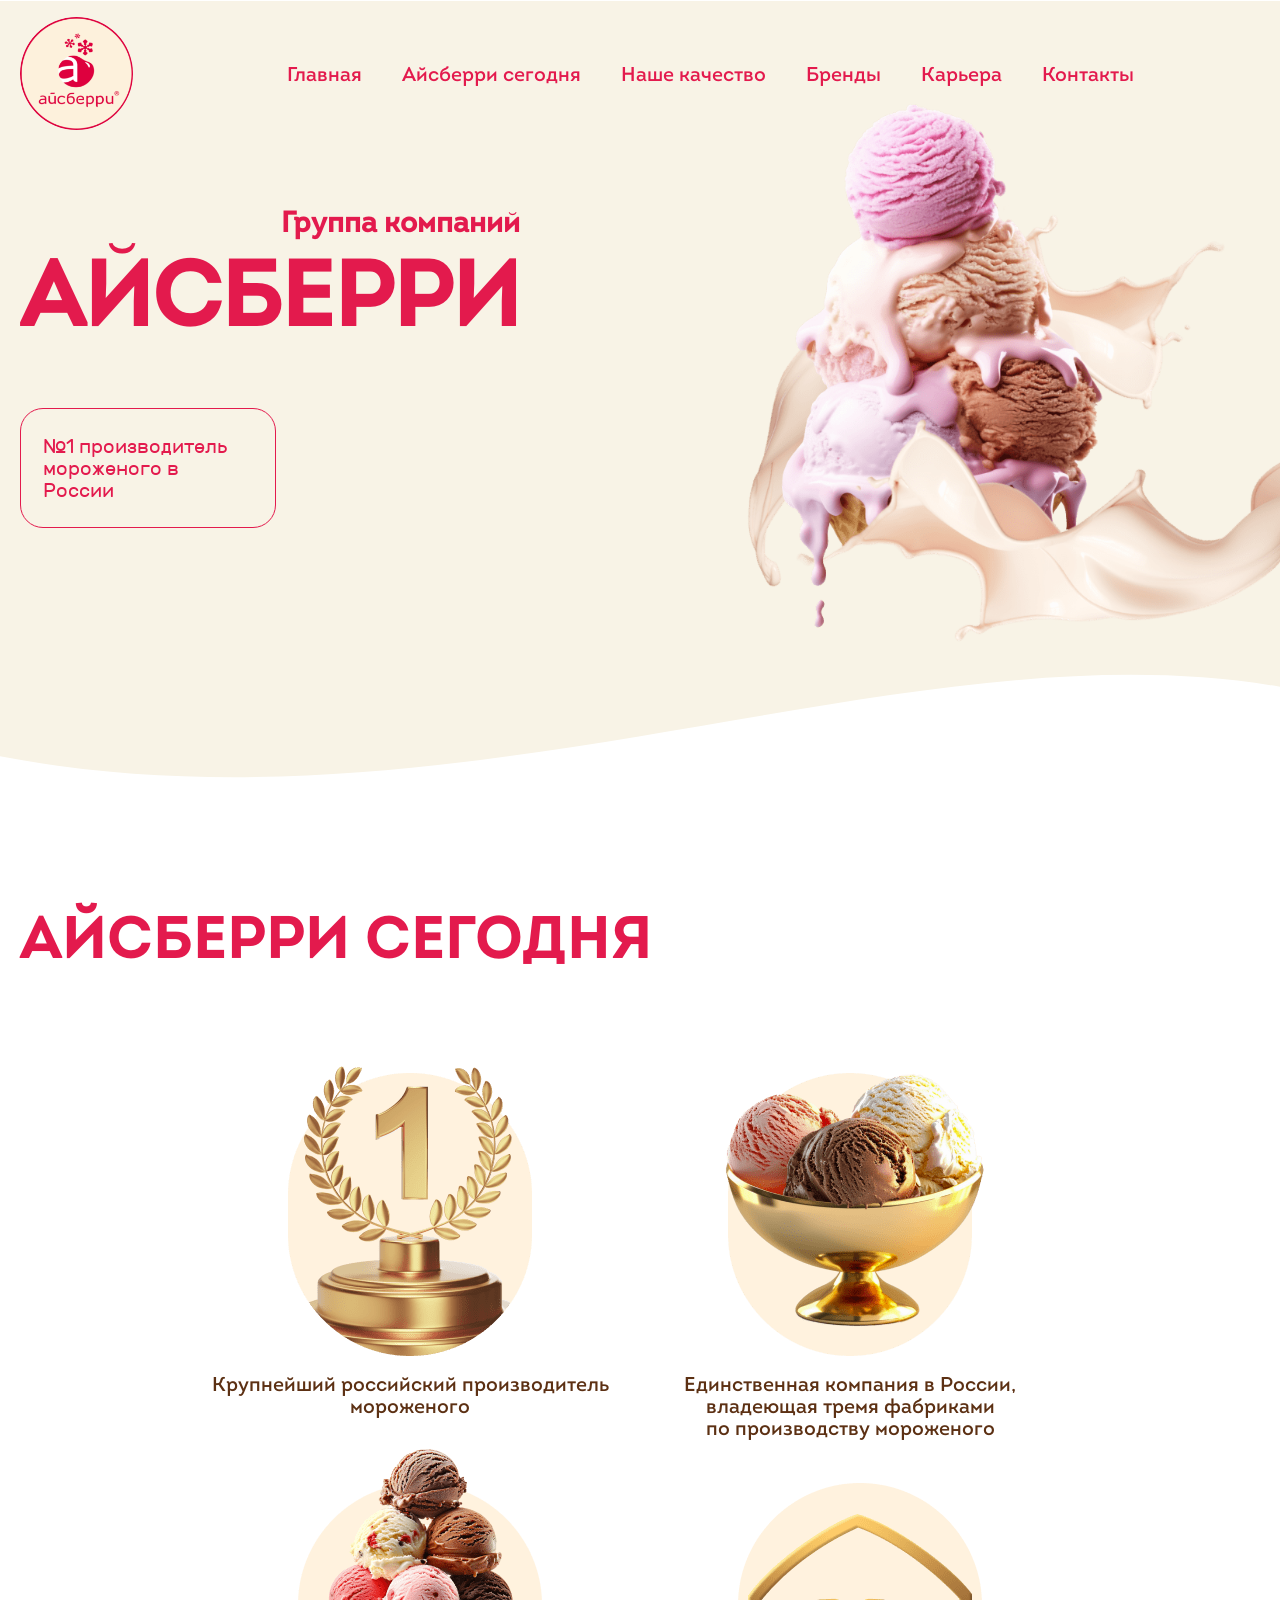
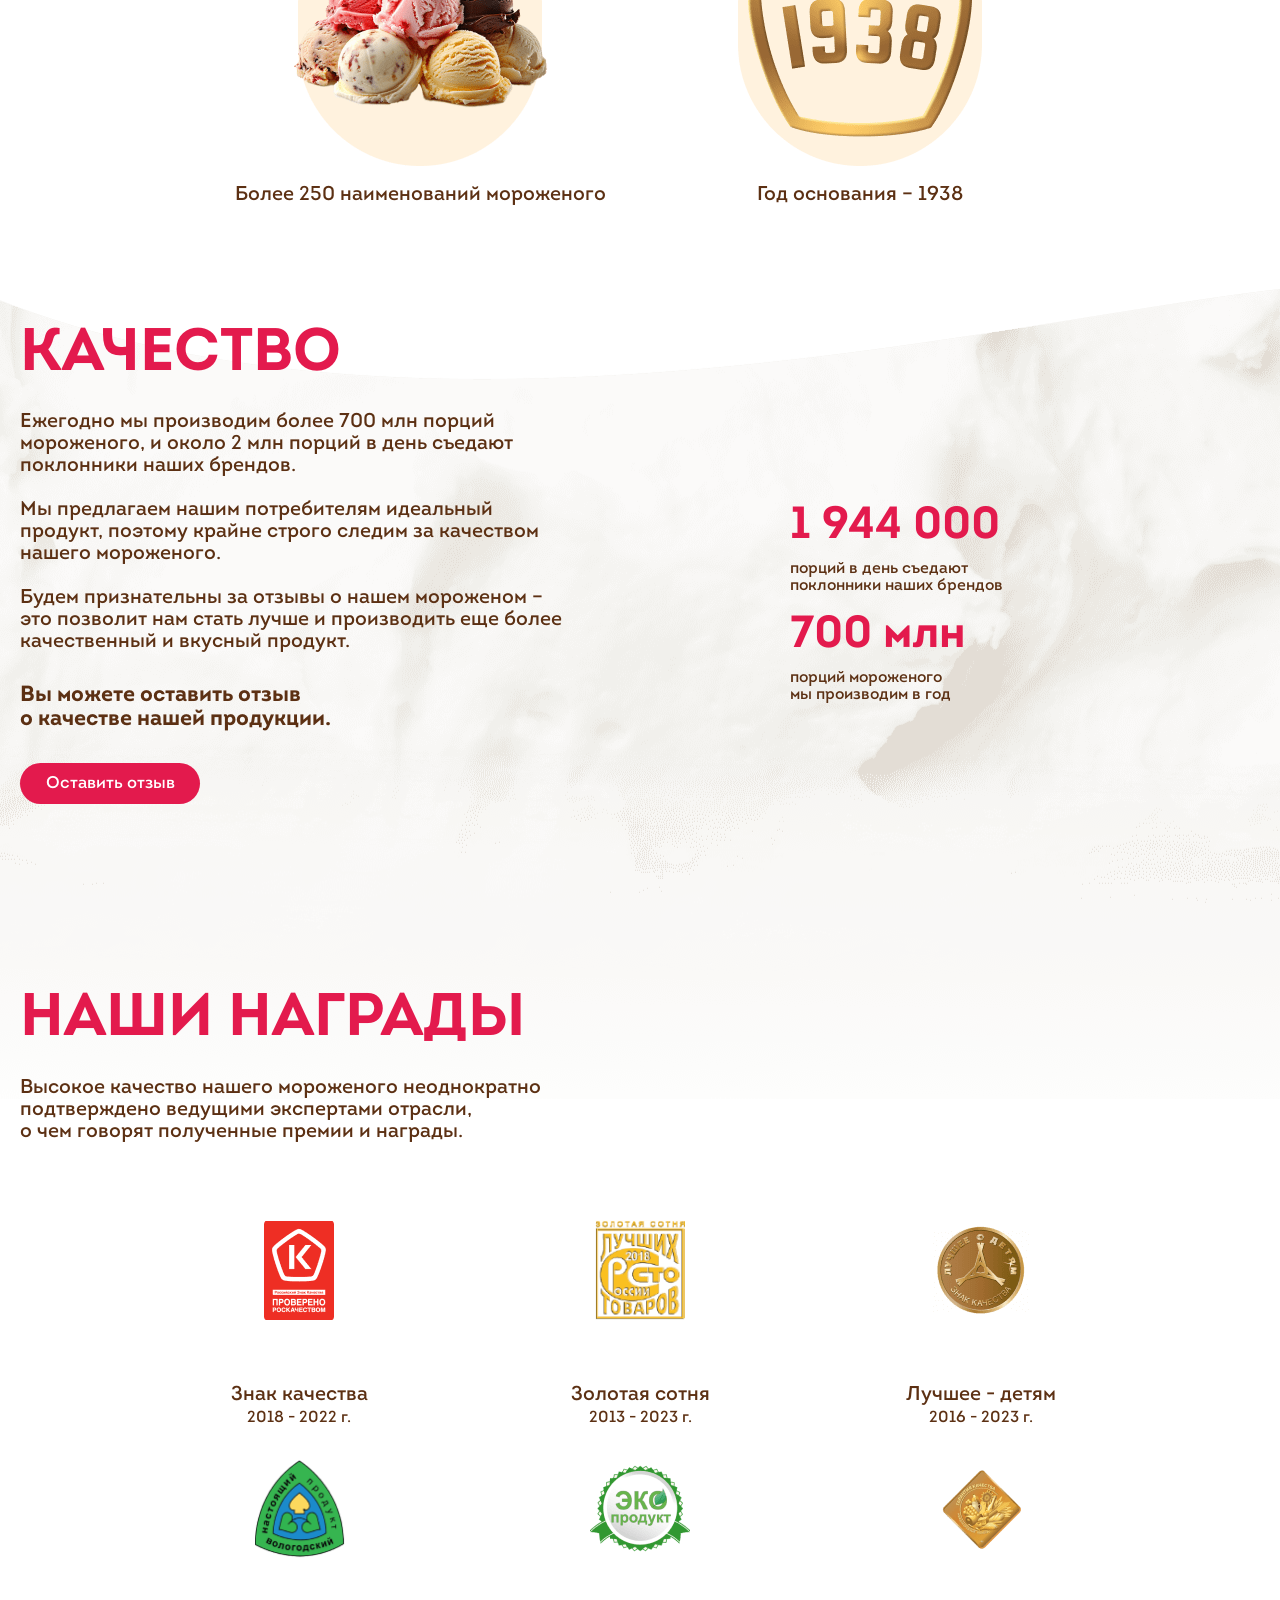
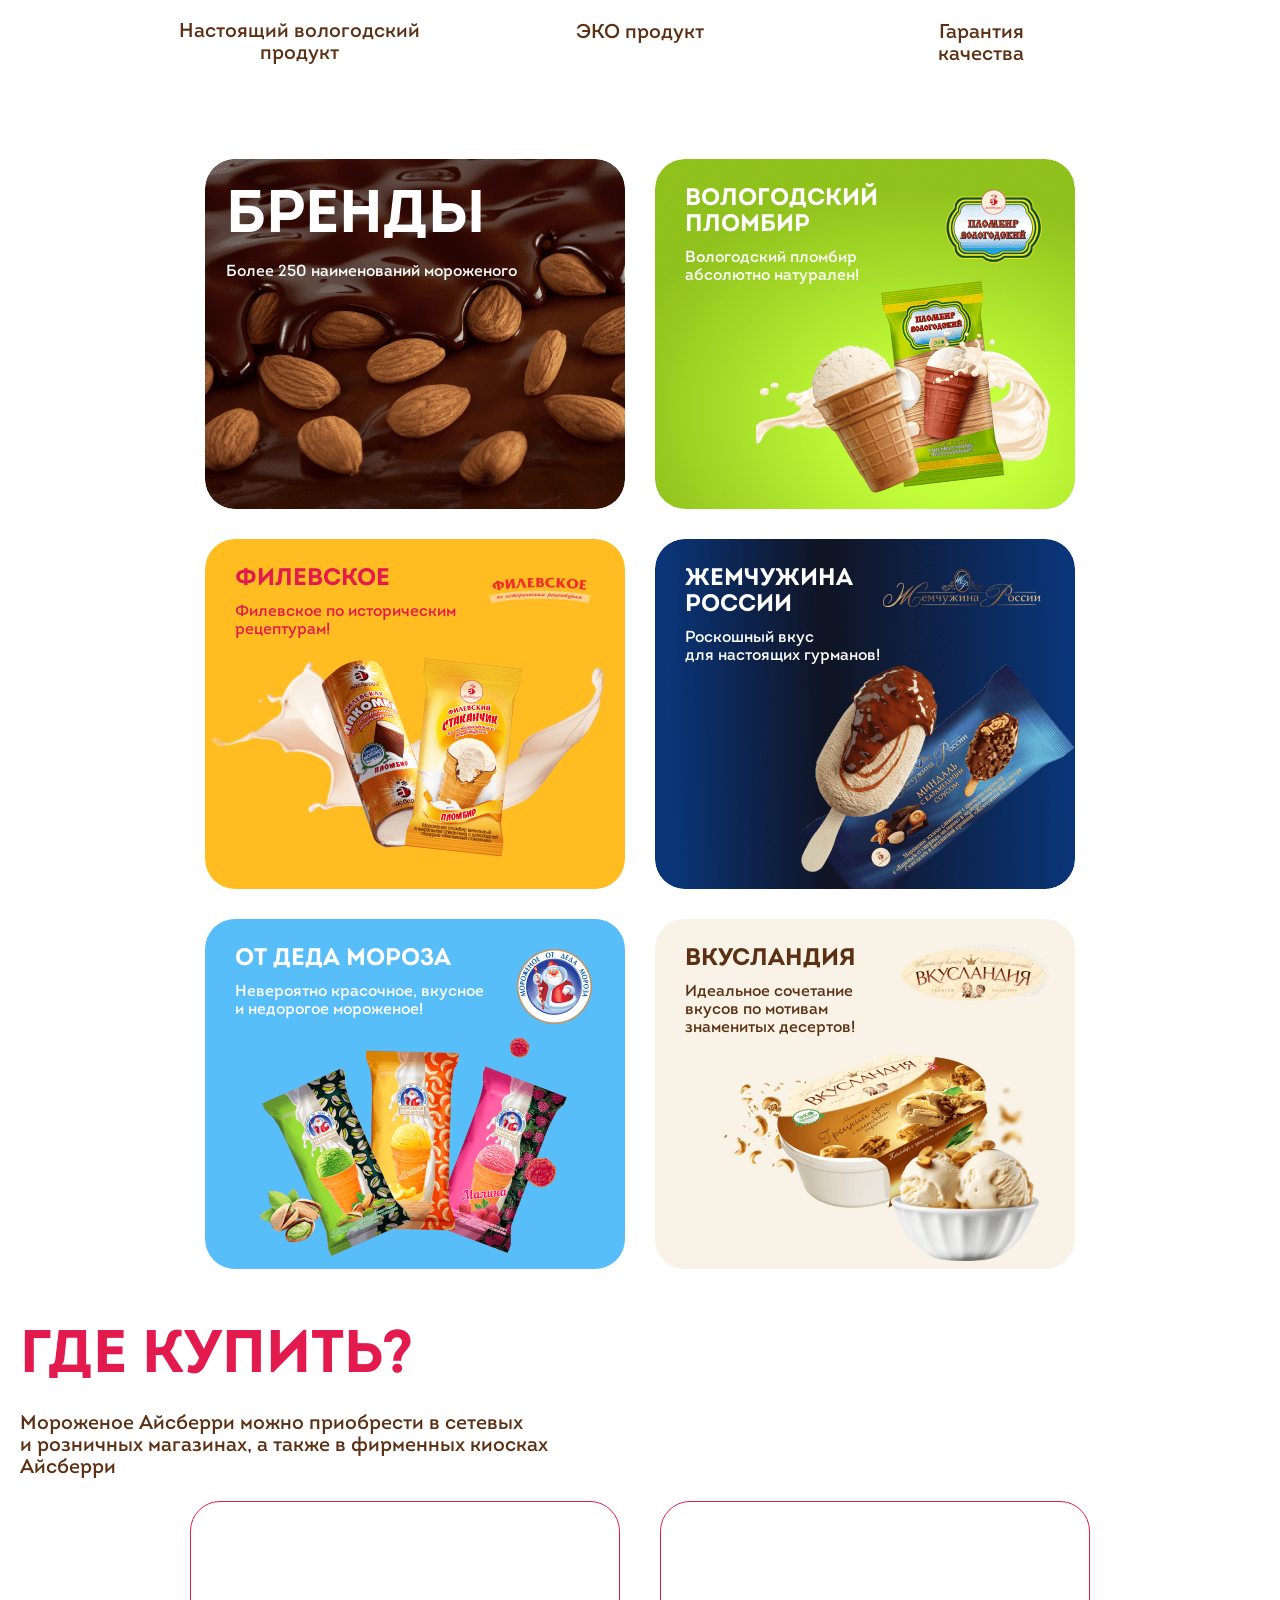
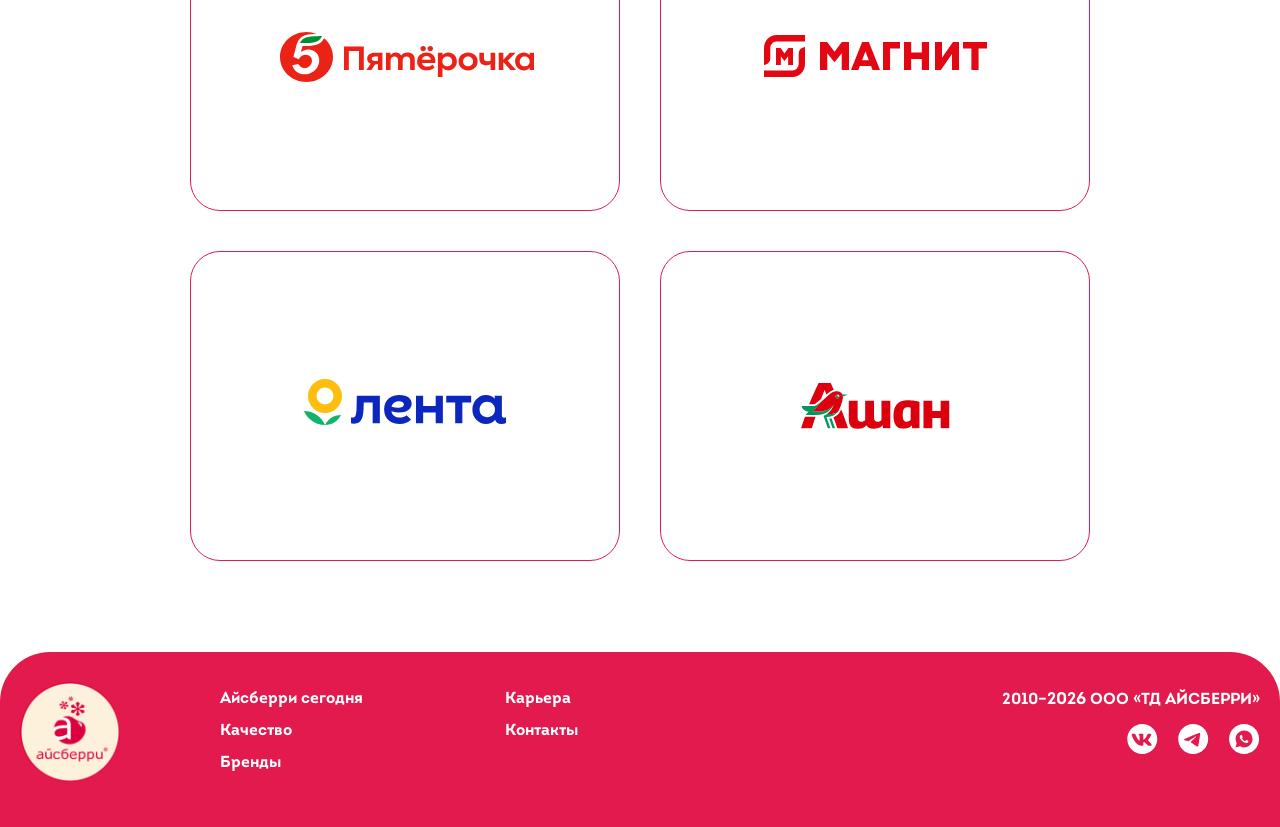
==== index.html @ fb565e95 "initial" ====
<!DOCTYPE html>
<html lang="ru">
<head>
    <meta charset="utf-8">
    <meta http-equiv="X-UA-Compatible" content="IE=edge">
    <title>Айсберри</title>
    <meta name="theme-color" content="#fff">
    <meta name="apple-mobile-web-app-status-bar-style" content="black-translucent">
    <meta name="viewport"
          content="width=device-width, user-scalable=no, initial-scale=1.0, maximum-scale=1.0, minimum-scale=1.0">
    <link rel="shortcut icon" href="img/favicons/favicon.ico" type="image/x-icon">
    <link rel="stylesheet" href="styles/main.min.css">
    <link rel="stylesheet" href="styles/swiper-bundle.css">
    <link rel="stylesheet" href="styles/pages/index.min.css">
</head>
<body>
<header class="header">
    <div class="container header__container">
        <div class="header__img-wrapper">
            <a href="/">
                <img src="./img/main-logo.svg" alt="Логотип">
            </a>
        </div>
        <div class="header__mobile-menu-button-wrapper js-trigger-mobile-menu">
            <div class="header__mobile-menu-button"></div>
        </div>
        <nav class="header__nav">
            <ul class="header__nav-list js-mobile-menu">
                <li class="header__nav-list-item"><a href="/">Главная</a></li>
                <li class="header__nav-list-item"><a href="/iceberry-today.html">Айсберри сегодня</a></li>
                <li class="header__nav-list-item"><a href="/quality.html">Наше качество</a></li>
                <li class="header__nav-list-item"><a href="/brands.html">Бренды</a></li>
                <li class="header__nav-list-item"><a href="/career.html">Карьера</a></li>
                <li class="header__nav-list-item"><a href="/contacts.html">Контакты</a></li>
            </ul>
        </nav>
    </div>
</header>
<main>
    <section class="hero">
        <div class="container hero__container">
            <div class="hero__info">
                <p class="hero__info-subtitle">Группа компаний</p>
                <h1 class="hero__info-title">Айсберри</h1>
                <p class="hero__info-descr">№1 производитель мороженого в России</p>
            </div>
            <picture>
                <source
                        srcset="./img/hero-img.png 1x, ./img/hero-img@2x.png 2x"
                />
                <img
                        src="./img/hero-img.png"
                        alt="Декоративная картинка"
                        width="773"
                        class="hero__info-img"
                />
            </picture>
        </div>
    </section>
    <section class="today">
        <div class="container today__container">
            <h2 class="today__title section-title">Айсберри сегодня</h2>
            <ul class="today__list">
                <li class="today__list-item">
                    <picture>
                        <source
                                srcset="./img/today-img-1.png 1x, ./img/today-img-1@2x.png 2x"
                        />
                        <img
                                src="./img/today-img-1.png"
                                alt="Декоративная картинка"
                                width="310"
                                class="today__list-img"
                        />
                    </picture>
                    <p class="today__list-text">Крупнейший российский производитель мороженого</p>
                </li>
                <li class="today__list-item">
                    <picture>
                        <source
                                srcset="./img/today-img-2.png 1x, ./img/today-img-2@2x.png 2x"
                        />
                        <img
                                src="./img/today-img-2.png"
                                alt="Декоративная картинка"
                                width="310"
                                class="today__list-img"
                        />
                    </picture>
                    <p class="today__list-text">Единственная компания в&nbsp;России, владеющая тремя фабриками по&nbsp;производству
                        мороженого</p>
                </li>
                <li class="today__list-item">
                    <picture>
                        <source
                                srcset="./img/today-img-3.png 1x, ./img/today-img-3@2x.png 2x"
                        />
                        <img
                                src="./img/today-img-3.png"
                                alt="Декоративная картинка"
                                width="310"
                                class="today__list-img"
                        />
                    </picture>
                    <p class="today__list-text">Более 250 наименований мороженого</p>
                </li>
                <li class="today__list-item">
                    <picture>
                        <source
                                srcset="./img/today-img-4.png 1x, ./img/today-img-4@2x.png 2x"
                        />
                        <img
                                src="./img/today-img-4.png"
                                alt="Декоративная картинка"
                                width="310"
                                class="today__list-img"
                        />
                    </picture>
                    <p class="today__list-text">Год основания – 1938</p>
                </li>
            </ul>
        </div>
    </section>
    <section class="quality">
        <div class="quality__container container">
            <div class="quality__content">
                <div class="quality__content-item">
                    <h2 class="quality__title section-title">Качество</h2>
                    <p class="quality__text">Ежегодно мы производим более 700 млн порций мороженого, и около 2 млн
                        порций в день съедают поклонники наших брендов.</p>
                    <p class="quality__text">Мы предлагаем нашим потребителям идеальный продукт, поэтому крайне строго
                        следим за качеством нашего мороженого.</p>
                    <p class="quality__text">Будем признательны за отзывы о нашем мороженом – это&nbsp;позволит нам
                        стать лучше и производить еще более качественный и вкусный продукт.</p>
                    <p class="quality__text quality__text_bold">Вы можете оставить отзыв о&nbsp;качестве нашей
                        продукции.</p>
                    <button class="quality__button button"><a href="/contacts.html" target="_blank">Оставить отзыв</a>
                    </button>
                </div>
                <div class="quality__content-item">
                    <p class="quality__subtitle">1 944 000</p>
                    <p class="quality__descr">порций в день съедают поклонники наших брендов</p>
                    <p class="quality__subtitle">700 млн</p>
                    <p class="quality__descr">порций мороженого мы&nbsp;производим в год</p>
                </div>
            </div>
        </div>
        <picture>
            <source
                    srcset="./img/quality-decor.png 1x, ./img/quality-decor@2x.png 2x"
            />
            <img
                    src="./img/quality-decor.png"
                    alt="Декоративная картинка"
                    width="375"
                    class="quality__decor"
            />
        </picture>
    </section>
    <section class="awards">
        <div class="awards__container container">
            <h2 class="awards__title section-title">Наши награды</h2>
            <p class="awards__descr">Высокое качество нашего мороженого неоднократно подтверждено ведущими экспертами
                отрасли, о&nbsp;чем&nbsp;говорят полученные премии и награды.</p>
            <div class="awards__swiper swiper js-awards-slider">
                <ul class="awards__list swiper-wrapper">
                    <li class="awards__list-item swiper-slide">
                        <picture>
                            <source
                                    srcset="./img/awards-img-1.png 1x, ./img/awards-img-1@2x.png 2x"
                            />
                            <img
                                    src="./img/awards-img-1.png"
                                    alt="Декоративная картинка"
                                    width="100"
                                    class="awards__list-img"
                            />
                        </picture>
                        <p class="awards__list-text">Знак качества<br/><span>2018 - 2022 г.</span></p>
                    </li>
                    <li class="awards__list-item swiper-slide">
                        <picture>
                            <source
                                    srcset="./img/awards-img-2.png 1x, ./img/awards-img-2@2x.png 2x"
                            />
                            <img
                                    src="./img/awards-img-2.png"
                                    alt="Декоративная картинка"
                                    width="100"
                                    class="awards__list-img"
                            />
                        </picture>
                        <p class="awards__list-text">Золотая сотня<br/><span>2013 - 2023 г.</span></p>
                    </li>
                    <li class="awards__list-item swiper-slide">
                        <picture>
                            <source
                                    srcset="./img/awards-img-3.png 1x, ./img/awards-img-3@2x.png 2x"
                            />
                            <img
                                    src="./img/awards-img-3.png"
                                    alt="Декоративная картинка"
                                    width="100"
                                    class="awards__list-img"
                            />
                        </picture>
                        <p class="awards__list-text">Лучшее - детям<br/><span>2016 - 2023 г.</span></p>
                    </li>
                    <li class="awards__list-item swiper-slide">
                        <picture>
                            <source
                                    srcset="./img/awards-img-4.png 1x, ./img/awards-img-4@2x.png 2x"
                            />
                            <img
                                    src="./img/awards-img-4.png"
                                    alt="Декоративная картинка"
                                    width="100"
                                    class="awards__list-img"
                            />
                        </picture>
                        <p class="awards__list-text">Настоящий вологодский продукт</p>
                    </li>
                    <li class="awards__list-item swiper-slide">
                        <picture>
                            <source
                                    srcset="./img/awards-img-5.png 1x, ./img/awards-img-5@2x.png 2x"
                            />
                            <img
                                    src="./img/awards-img-5.png"
                                    alt="Декоративная картинка"
                                    width="100"
                                    class="awards__list-img"
                            />
                        </picture>
                        <p class="awards__list-text">ЭКО продукт</p>
                    </li>
                    <li class="awards__list-item swiper-slide">
                        <picture>
                            <source
                                    srcset="./img/awards-img-6.png 1x, ./img/awards-img-6@2x.png 2x"
                            />
                            <img
                                    src="./img/awards-img-6.png"
                                    alt="Декоративная картинка"
                                    width="100"
                                    class="awards__list-img"
                            />
                        </picture>
                        <p class="awards__list-text">Гарантия<br/>качества</p>
                    </li>
                </ul>
            </div>
            <div class="awards__slider-arrows slider-arrows slider-arrows_small">
                <div class="awards__slider-prev swiper-button-prev"></div>
                <div class="awards__slider-next swiper-button-next"></div>
            </div>
        </div>
    </section>
    <section class="brands">
        <div class="brands__container container">
            <div class="brands__swiper swiper js-brands-slider">
                <ul class="brands__list swiper-wrapper">
                    <li class="brands__list-item brands__list-item_main swiper-slide">
                        <a href="/brands.html" target="_blank" class="absolute-link"></a>
                        <p class="brands__title">Бренды</p>
                        <p class="brands__descr">Более 250 наименований мороженого</p>
                    </li>
                    <li class="brands__list-item brands__list-item_plombir swiper-slide">
                        <a href="/brands/vologodskiy-plombir.html" target="_blank" class="absolute-link"></a>
                        <p class="brands__title">Вологодский пломбир</p>
                        <p class="brands__descr">Вологодский пломбир<br/>абсолютно натурален!</p>
                    </li>
                    <li class="brands__list-item brands__list-item_filevskoe swiper-slide">
                        <a href="/brands/filevskoe.html" target="_blank" class="absolute-link"></a>
                        <p class="brands__title">Филевское</p>
                        <p class="brands__descr">Филевское по историческим<br/>рецептурам!</p>
                    </li>
                    <li class="brands__list-item brands__list-item_jemchujuna swiper-slide">
                        <a href="/brands/jemchujina-rossii.html" target="_blank" class="absolute-link"></a>
                        <p class="brands__title">Жемчужина России</p>
                        <p class="brands__descr">Роскошный вкус<br/>для настоящих гурманов!</p>
                    </li>
                    <li class="brands__list-item brands__list-item_ded-moroz swiper-slide">
                        <a href="/brands/ot-deda-moroza.html" target="_blank" class="absolute-link"></a>
                        <p class="brands__title">От Деда Мороза</p>
                        <p class="brands__descr">Невероятно красочное, вкусное<br/>и недорогое мороженое!</p>
                    </li>
                    <li class="brands__list-item brands__list-item_vkuslandia swiper-slide">
                        <a href="/brands/vkuslandia.html" target="_blank" class="absolute-link"></a>
                        <p class="brands__title">Вкусландия</p>
                        <p class="brands__descr">Идеальное сочетание<br/>вкусов по мотивам<br/>знаменитых десертов!</p>
                    </li>
                </ul>
            </div>
            <div class="brands__slider-arrows slider-arrows slider-arrows_small">
                <div class="brands__slider-prev swiper-button-prev"></div>
                <div class="brands__slider-next swiper-button-next"></div>
            </div>
        </div>
    </section>
    <section class="buy">
        <div class="buy__container container">
            <h2 class="buy__title section-title">Где купить?</h2>
            <p class="buy__descr">Мороженое Айсберри можно приобрести в сетевых и&nbsp;розничных магазинах, а также в
                фирменных киосках Айсберри</p>
            <div class="buy__swiper swiper js-buy-slider">
            <ul class="buy__list swiper-wrapper">
                <li class="buy__list-item swiper-slide">
                    <img
                            src="./img/buy-img-1.svg"
                            alt="Пятерочка"
                            width="258"
                            class="buy__list-img"
                    />
                </li>
                <li class="buy__list-item swiper-slide">
                    <img
                            src="./img/buy-img-2.svg"
                            alt="Магнит"
                            width="223"
                            class="buy__list-img"
                    />
                </li>
                <li class="buy__list-item swiper-slide">
                    <img
                            src="./img/buy-img-3.svg"
                            alt="Лента"
                            width="203"
                            class="buy__list-img"
                    />
                </li>
                <li class="buy__list-item swiper-slide">
                    <img
                            src="./img/buy-img-4.svg"
                            alt="Ашан"
                            width="149"
                            class="buy__list-img"
                    />
                </li>
            </ul>
            </div>
            <div class="buy__slider-arrows slider-arrows slider-arrows_small">
                <div class="buy__slider-prev swiper-button-prev"></div>
                <div class="buy__slider-next swiper-button-next"></div>
            </div>
        </div>
    </section>
</main>
<footer class="footer">
    <div class="footer__container container">
        <div class="footer__img-wrapper">
            <a href="/">
                <img src="./img/main-logo.svg" alt="Логотип">
            </a>
        </div>
        <ul class="footer__nav-list">
            <li class="footer__nav-list-item"><a href="/iceberry-today.html">Айсберри сегодня</a></li>
            <li class="footer__nav-list-item"><a href="/quality.html">Качество</a></li>
            <li class="footer__nav-list-item"><a href="/brands.html">Бренды</a></li>
            <li class="footer__nav-list-item"><a href="/career.html">Карьера</a></li>
            <li class="footer__nav-list-item"><a href="/contacts.html">Контакты</a></li>
        </ul>
        <div class="footer__info">
            <a href="/" class="footer__info-logo">
                <img src="./img/main-logo.svg" alt="Логотип">
            </a>
            <p class="footer__info-title">2010–<span class="js-footer-year"></span> ООО «ТД АЙСБЕРРИ»</p>
            <ul class="footer__info-socials">
                <li class="footer__info-socials-item">
                    <a href="#">
                        <img src="./img/vk-icon.svg" alt="Логотип VK">
                    </a>
                </li>
                <li class="footer__info-socials-item">
                    <a href="#">
                        <img src="./img/tg-icon.svg" alt="Логотип TG">
                    </a>
                </li>
                <li class="footer__info-socials-item">
                    <a href="#">
                        <img src="./img/whatsapp-icon.svg" alt="Логотип Whatsapp">
                    </a>
                </li>
            </ul>
        </div>
    </div>
</footer>
<script src="https://cdn.min.jsdelivr.net/npm/swiper@11/swiper-bundle.min.js"></script>
<script src="js/main.min.js"></script>
<script src="js/pages/index.min.js"></script>
</body>
</html>
---- styles/main.min.css ----
html{line-height:1.15;-webkit-text-size-adjust:100%}body,h2,p{margin:0}main{display:block;min-height:100vh;margin-top:-134px}h1{font-size:2em;margin:0}ul{list-style-type:none;padding:0;margin:0}hr{-webkit-box-sizing:content-box;box-sizing:content-box;height:0;overflow:visible}code,kbd,pre,samp{font-family:monospace,monospace;font-size:1em}abbr[title]{border-bottom:none;text-decoration:underline;-webkit-text-decoration:underline dotted;text-decoration:underline dotted}b,strong{font-weight:bolder}small{font-size:80%}sub,sup{font-size:75%;line-height:0;position:relative;vertical-align:baseline}sub{bottom:-.25em}sup{top:-.5em}img{border-style:none}button,input,optgroup,select,textarea{font-family:inherit;font-size:100%;line-height:1.15;margin:0}button,input{overflow:visible}button,select{text-transform:none}[type=button],[type=reset],[type=submit],button{-webkit-appearance:button}[type=button]::-moz-focus-inner,[type=reset]::-moz-focus-inner,[type=submit]::-moz-focus-inner,button::-moz-focus-inner{border-style:none;padding:0}[type=button]:-moz-focusring,[type=reset]:-moz-focusring,[type=submit]:-moz-focusring,button:-moz-focusring{outline:ButtonText dotted 1px}fieldset{padding:.35em .75em .625em}legend{-webkit-box-sizing:border-box;box-sizing:border-box;color:inherit;display:table;max-width:100%;padding:0;white-space:normal}progress{vertical-align:baseline}textarea{overflow:auto}[type=checkbox],[type=radio]{-webkit-box-sizing:border-box;box-sizing:border-box;padding:0}[type=number]::-webkit-inner-spin-button,[type=number]::-webkit-outer-spin-button{height:auto}[type=search]{-webkit-appearance:textfield;outline-offset:-2px}[type=search]::-webkit-search-decoration{-webkit-appearance:none}::-webkit-file-upload-button{-webkit-appearance:button;font:inherit}details{display:block}summary{display:list-item}[hidden],template{display:none}@font-face{font-family:"Intro Black";src:url("/fonts/Intro Black/intro-black.eot");src:url("/fonts/Intro Black/intro-black.eot?#iefix") format("embedded-opentype"),url("/fonts/Intro Black/intro-black.otf") format("opentype"),url("/fonts/Intro Black/intro-black.svg") format("svg"),url("/fonts/Intro Black/intro-black.ttf") format("truetype"),url("/fonts/Intro Black/intro-black.woff") format("woff"),url("/fonts/Intro Black/intro-black.woff2") format("woff2");font-weight:900;font-style:normal}@font-face{font-family:"Intro Bold";src:url("/fonts/Intro Bold/intro-bold.eot");src:url("/fonts/Intro Bold/intro-bold.eot?#iefix") format("embedded-opentype"),url("/fonts/Intro Bold/intro-bold.otf") format("opentype"),url("/fonts/Intro Bold/intro-bold.svg") format("svg"),url("/fonts/Intro Bold/intro-bold.ttf") format("truetype"),url("/fonts/Intro Bold/intro-bold.woff") format("woff"),url("/fonts/Intro Bold/intro-bold.woff2") format("woff2");font-weight:700;font-style:normal}@font-face{font-family:"Intro Regular";src:url("/fonts/Intro Regular/intro-regular.eot");src:url("/fonts/Intro Regular/intro-regular.eot?#iefix") format("embedded-opentype"),url("/fonts/Intro Regular/intro-regular.otf") format("opentype"),url("/fonts/Intro Regular/intro-regular.svg") format("svg"),url("/fonts/Intro Regular/intro-regular.ttf") format("truetype"),url("/fonts/Intro Regular/intro-regular.woff") format("woff"),url("/fonts/Intro Regular/intro-regular.woff2") format("woff2");font-weight:400;font-style:normal}@font-face{font-family:"Rubik Regular";src:url(/fonts/Rubik/Rubik-Regular.eot);src:url(/fonts/Rubik/Rubik-Regular.eot?#iefix) format("embedded-opentype"),url(/fonts/Rubik/Rubik-Regular.ttf) format("truetype"),url(/fonts/Rubik/Rubik-Regular.woff) format("woff");font-weight:400;font-style:normal}@font-face{font-family:"Rubik Bold";src:url(/fonts/Rubik/Rubik-Bold.eot);src:url(/fonts/Rubik/Rubik-Bold.eot?#iefix) format("embedded-opentype"),url(/fonts/Rubik/Rubik-Bold.ttf) format("truetype"),url(/fonts/Rubik/Rubik-Bold.woff) format("woff");font-weight:700;font-style:normal}*{font-family:"Intro Regular"}*,:after,:before{-webkit-box-sizing:border-box;box-sizing:border-box}section{position:relative}p{color:#5c3013}.container{max-width:1340px;margin:0 auto;padding:0 20px;height:-webkit-max-content;height:-moz-max-content;height:max-content}.absolute-link{position:absolute;top:0;left:0;width:100%;height:100%;z-index:2}.main-title{font-family:"Intro Bold";font-weight:700;font-size:60px;line-height:66px;color:#e31a4d;text-transform:uppercase}.section-title{color:#e31a4d;font-family:"Intro Bold";font-size:60px;font-weight:700;line-height:66px;text-transform:uppercase}.button{background-color:#e31a4d;border-radius:55px;max-width:180px;width:100%;color:#fff;font-size:17px;font-weight:400;line-height:19px;border:none;outline:0;padding:11px;cursor:pointer;-webkit-transition:.3s linear;transition:.3s linear}.button:hover{opacity:.5}.button:hover a{opacity:1}.button a{color:inherit;text-decoration:none}a{background-color:transparent;-webkit-transition:.1s linear;transition:.1s linear}a:hover{opacity:.5}.header{z-index:1000;position:relative}.header__container{display:-webkit-box;display:-ms-flexbox;display:flex;padding-top:17px;-webkit-box-align:center;-ms-flex-align:center;align-items:center}.header__img-wrapper{-webkit-box-flex:0;-ms-flex:0 1 140px;flex:0 1 140px;position:relative}.header__img-wrapper a,.header__img-wrapper img{border-radius:50%;max-width:113px}.header__nav-list{display:-webkit-box;display:-ms-flexbox;display:flex}.header__nav-list-item:not(:last-child){margin-right:40px}.header__nav-list-item a{font-size:20px;line-height:22px;color:#e31a4d;text-decoration:none}.header__mobile-menu-button-wrapper{width:30px;height:30px;display:none;margin-left:auto}.open.header__mobile-menu-button-wrapper{-webkit-transform:translateX(10px);transform:translateX(10px)}.header__mobile-menu-button{height:30px;width:5px;position:relative;cursor:pointer;-webkit-transition:.3s;transition:.3s;display:-webkit-box;display:-ms-flexbox;display:flex;-webkit-box-align:center;-ms-flex-align:center;align-items:center;-webkit-box-pack:center;-ms-flex-pack:center;justify-content:center}.header__mobile-menu-button::after,.header__mobile-menu-button::before{content:"";display:block;background-color:#e31a4d;height:100%;width:1px;position:absolute;top:0;-webkit-transition:width .1s,-webkit-transform .3s;transition:transform .3s,width .1s,-webkit-transform .3s}.header__mobile-menu-button::before{left:2px}.header__mobile-menu-button::after{left:2px;-webkit-transform:translateX(4px);transform:translateX(4px)}.header__mobile-menu-button:hover{opacity:.7}.open.header__mobile-menu-button-wrapper .header__mobile-menu-button{width:20px}.open.header__mobile-menu-button-wrapper .header__mobile-menu-button::before{-webkit-transform:translateX(0) rotate(45deg);transform:translateX(0) rotate(45deg);width:2px}.open.header__mobile-menu-button-wrapper .header__mobile-menu-button::after{-webkit-transform:translateX(0) rotate(-45deg);transform:translateX(0) rotate(-45deg);width:2px}.footer{background-color:#e31a4d;border-radius:50px 50px 0 0;font-size:16px;line-height:16px;color:#fff}.footer__container{padding-top:30px;padding-bottom:41px;display:-webkit-box;display:-ms-flexbox;display:flex}.footer__img-wrapper{position:relative;-webkit-box-flex:0;-ms-flex:0 1 200px;flex:0 1 200px}.footer__img-wrapper a,.footer__img-wrapper img{border-radius:50%;max-width:100px}.footer__nav-list{display:-webkit-box;display:-ms-flexbox;display:flex;-ms-flex-wrap:wrap;flex-wrap:wrap;-webkit-box-orient:vertical;-webkit-box-direction:normal;-ms-flex-direction:column;flex-direction:column;max-height:80px;-webkit-box-flex:0;-ms-flex:0 1 614px;flex:0 1 614px;margin-top:9px}.footer__nav-list-item:not(:nth-child(3n)){margin-bottom:16px}.footer__nav-list-item a{font-family:"Intro Bold";color:#fff;text-decoration:none}.footer__info{display:-webkit-box;display:-ms-flexbox;display:flex;-webkit-box-orient:vertical;-webkit-box-direction:normal;-ms-flex-direction:column;flex-direction:column;-webkit-box-align:end;-ms-flex-align:end;align-items:flex-end;-webkit-box-flex:1;-ms-flex:auto;flex:auto;margin-top:10px;text-align:right}.footer__info-title{font-family:"Intro Bold";font-weight:700;color:#fff}.footer__info-socials{display:-webkit-box;display:-ms-flexbox;display:flex;margin-top:15px}.footer__info-socials-item{border-radius:50%}.footer__info-socials-item:not(:last-child){margin-right:20px}.footer__info-socials-item img{width:31px;height:31px}.footer__info-logo,.footer__info-logo img{max-width:100px;width:100%}.slider-arrows{display:-webkit-box;display:-ms-flexbox;display:flex;-webkit-box-pack:justify;-ms-flex-pack:justify;justify-content:space-between;width:100%;max-width:110px}.slider-arrows_small{max-width:70px}.swiper-button-next,.swiper-button-prev{position:initial!important;top:initial!important;left:initial!important;right:initial!important;bottom:initial!important;display:block!important;width:48px!important;height:48px!important;margin:0!important;background:url(/img/slider-arrow.svg) center no-repeat;-webkit-transition:.2s linear;transition:.2s linear;border-radius:50%}.swiper-button-next::after,.swiper-button-prev::after{display:none}.swiper-button-next:hover,.swiper-button-prev:hover{opacity:.7}.swiper-slide{height:auto!important}.swiper-button-next{-webkit-transform:rotate(180deg);transform:rotate(180deg)}@media (min-width:767px){.footer__info-logo,.footer__info-logo img{display:none}}@media (min-width:1024px){.slider-arrows_small{display:none}}@media (min-width:1400px){.header__img-wrapper{-webkit-box-flex:0;-ms-flex:0 1 203px;flex:0 1 203px}.header__nav-list-item:not(:last-child){margin-right:90px}.footer__img-wrapper{-webkit-box-flex:0;-ms-flex:0 1 339px;flex:0 1 339px}}@media (max-width:1400px){.footer__nav-list{-webkit-box-flex:0;-ms-flex:0 1 500px;flex:0 1 500px}}@media (max-width:1024px){.header__img-wrapper a,.header__img-wrapper img{max-width:80px}.header__nav-list-item:not(:last-child){margin-right:24px}.header__nav-list-item a{font-size:14px}.swiper-button-next,.swiper-button-prev{width:30px!important;height:32px!important;background:url(/img/slider-arrow_mobile.svg) center no-repeat}}@media (max-width:767px){.section-title{font-size:28px;line-height:31px}.swiper{overflow:visible!important}.header__container{padding-top:10px}.header__img-wrapper a,.header__img-wrapper img{max-width:50px}.header__mobile-menu-button-wrapper{display:-webkit-box;display:-ms-flexbox;display:flex;-webkit-box-pack:center;-ms-flex-pack:center;justify-content:center}.header__top-contacts{-webkit-box-flex:1;-ms-flex:auto;flex:auto;-webkit-box-pack:end;-ms-flex-pack:end;justify-content:flex-end}.header__nav-list{-webkit-box-orient:vertical;-webkit-box-direction:normal;-ms-flex-direction:column;flex-direction:column;position:absolute;left:0;top:0;opacity:0;z-index:100;pointer-events:none;background-color:#fff;-webkit-transition:opacity .3s ease-out;transition:opacity .3s ease-out;padding:30px 0;margin-top:-1px;border-radius:0 0 20px 20px}.header__nav-list.open{opacity:1;pointer-events:auto}.header__tel{font-size:16px}.header__nav-list-item:not(:last-child){margin-bottom:30px}.footer{border-radius:30px 30px 0 0}.footer__container{padding-top:21px}.footer__img-wrapper{display:none}.footer__nav-list{max-height:initial}.footer__nav-list-item{margin-bottom:16px}.footer__info-title{font-size:14px;font-weight:400;line-height:14px;margin-top:6px}}@media (min-width:767px) and (max-width:1400px){.header__nav{margin:0 auto}}
---- styles/pages/index.min.css ----
.hero{background:url(/img/hero-bg.svg) 0 100% no-repeat;background-size:cover;padding-top:94px;padding-bottom:250px}.hero__container{display:-webkit-box;display:-ms-flexbox;display:flex;position:relative}.hero__info{margin-top:114px}.hero__info-subtitle{color:#e31a4d;font-size:29px;font-weight:700;line-height:31.9px;text-align:right}.hero__info-title{color:#e31a4d;font-size:91px;font-weight:700;line-height:126px;text-transform:uppercase}.hero__info-descr{color:#e31a4d;font-family:"Rubik Regular";font-size:20px;font-weight:400;line-height:22px;border:1px solid #e31a4d;border-radius:23px;max-width:256px;width:100%;margin-top:41px;padding:26px 22px}.hero__info-img{position:absolute;right:-25px;width:100%;max-width:600px}.today{margin-top:132px}.today__title{margin-bottom:55px}.today__list{display:-webkit-box;display:-ms-flexbox;display:flex;-ms-flex-wrap:wrap;flex-wrap:wrap;-webkit-box-pack:center;-ms-flex-pack:center;justify-content:center}.today__list-item{display:-webkit-box;display:-ms-flexbox;display:flex;-webkit-box-orient:vertical;-webkit-box-direction:normal;-ms-flex-direction:column;flex-direction:column;-webkit-box-flex:0;-ms-flex:0 1 420px;flex:0 1 420px;-webkit-box-align:center;-ms-flex-align:center;align-items:center}.today__list-item:not(:last-child){margin-right:20px}.today__list-text{font-size:20px;font-weight:400;line-height:22px;text-align:center;margin-top:13px}.quality{background-size:cover;padding:191px 0 295px}.quality__title{margin-bottom:23px}.quality__content{display:-webkit-box;display:-ms-flexbox;display:flex;max-width:1000px;width:100%;-webkit-box-pack:justify;-ms-flex-pack:justify;justify-content:space-between;-webkit-box-align:center;-ms-flex-align:center;align-items:center;margin-top:-75px}.quality__content-item:first-child{-webkit-box-flex:0;-ms-flex:0 1 558px;flex:0 1 558px}.quality__content-item:last-child{-webkit-box-flex:0;-ms-flex:0 1 230px;flex:0 1 230px;margin-top:80px}.quality__text{font-size:20px;font-weight:400;line-height:22px;text-align:left}.quality__text:not(.quality__text_bold){margin-bottom:22px}.quality__text_bold{font-family:"Intro Bold";font-size:22px;font-weight:700;line-height:24.2px;margin-top:31px;max-width:390px;width:100%;margin-bottom:31px}.quality__subtitle{font-family:"Intro Bold";font-size:45px;font-weight:700;line-height:49px;color:#e31a4d}.quality__descr{font-size:16px;font-weight:400;line-height:17.6px;margin-top:10px}.quality__descr:not(:last-child){margin-bottom:15px}.quality__decor{position:absolute;bottom:-170px;right:0}.awards{margin-top:-112px}.awards__descr{font-size:20px;font-weight:400;line-height:22px;max-width:550px;width:100%;margin:24px 0 77px}.awards__list{display:-webkit-box;display:-ms-flexbox;display:flex}.awards__list-item{display:-webkit-box;display:-ms-flexbox;display:flex;-webkit-box-orient:vertical;-webkit-box-direction:normal;-ms-flex-direction:column;flex-direction:column;-webkit-box-align:center;-ms-flex-align:center;align-items:center;max-width:190px;width:100%}.awards__list-item:not(:last-child){margin-right:31px}.awards__list-text{font-size:20px;font-weight:400;line-height:22px;text-align:center;margin-top:58px}.awards__list-text span{font-size:16px;line-height:18px}.awards__slider-arrows{margin-top:19px}.brands{margin-top:63px}.brands__title{text-transform:uppercase;font-family:"Intro Bold";font-size:24px;font-weight:700;line-height:26px;color:#fff;max-width:230px;width:100%;margin-bottom:11px}.brands__descr{font-size:16px;font-weight:400;line-height:18px;color:#fff}.brands__list{display:-webkit-box;display:-ms-flexbox;display:flex}.brands__list-item{max-width:420px;width:100%;background-size:cover;border-radius:30px;overflow:hidden;padding:27px 30px;min-height:350px;margin-bottom:20px;-webkit-transition:.2s linear;transition:.2s linear;position:relative}.brands__list-item_main{background:url(/img/brands-bg-1.png) center no-repeat;background-size:cover;padding:25px 21px}.brands__list-item_main .brands__title{font-size:60px;line-height:66px;margin-bottom:13px}.brands__list-item_plombir{background:url(/img/brands-bg-2.png) center no-repeat;background-size:cover}.brands__list-item_filevskoe{background:url(/img/brands-bg-3.png) center no-repeat;background-size:cover}.brands__list-item_filevskoe .brands__descr,.brands__list-item_filevskoe .brands__title{color:#e31a4d}.brands__list-item_jemchujuna{background:url(/img/brands-bg-4.png) center no-repeat;background-size:cover}.brands__list-item_ded-moroz{background:url(/img/brands-bg-5.png) center no-repeat;background-size:cover}.brands__list-item_vkuslandia{background:url(/img/brands-bg-6.png) center no-repeat;background-size:cover}.brands__list-item_vkuslandia .brands__descr,.brands__list-item_vkuslandia .brands__title{color:#5c3013}.buy{margin:25px 0 51px}.buy__descr{font-size:20px;font-weight:400;line-height:22px;max-width:626px;width:100%;margin:23px 0 22px}.buy__list{display:-webkit-box;display:-ms-flexbox;display:flex}.buy__list-item{max-width:310px;width:100%;border:1px solid #e31a4d;border-radius:30px;display:-webkit-box;display:-ms-flexbox;display:flex;-webkit-box-align:center;-ms-flex-align:center;align-items:center;-webkit-box-pack:center;-ms-flex-pack:center;justify-content:center;min-height:310px;margin-bottom:20px;margin-right:20px}@media (min-width:767px){.quality__decor{display:none}}@media (min-width:768px){.quality{background:url(/img/quality-bg.png) 100% -5px no-repeat}}@media (-webkit-min-device-pixel-ratio:2) and (min-width:768px),(min-resolution:192dpi) and (min-width:768px){.quality{background:url(/img/quality-bg@2x.png) 100% -5px no-repeat}}@media (min-width:1024px){.brands__list{-ms-flex-wrap:wrap;flex-wrap:wrap}.brands__list-item:hover{scale:1.05}}@media (min-width:1400px){.hero__info-title{font-size:126px}.hero__info-img{max-width:773px;right:-50px}.today__list-item{-webkit-box-flex:0;-ms-flex:0 1 310px;flex:0 1 310px}.today__list-item:nth-child(even){margin-top:50px}.brands__list-item:not(:nth-child(3n)){margin-right:20px}}@media (max-width:1024px){.hero__info-img{max-width:500px;bottom:-300px}.quality__content-item:first-child{-webkit-box-flex:0;-ms-flex:0 1 450px;flex:0 1 450px}.awards__list-item{max-width:100%}.awards__list-item:not(:last-child){margin-right:initial}.brands__list-item,.buy__list-item{max-width:100%}}@media (max-width:767px){.hero{padding-bottom:411px;background-position:81% 0}.hero__container{-webkit-box-orient:vertical;-webkit-box-direction:normal;-ms-flex-direction:column;flex-direction:column}.hero__info{margin-top:73px;max-width:331px}.hero__info-subtitle{font-size:20px;line-height:20px}.hero__info-title{font-size:60px;line-height:66px}.hero__info-descr{margin-top:26px}.hero__info-img{bottom:-383px;right:-27px;width:402px}.today{margin-top:2px}.today__title{text-align:center;margin-bottom:20px}.today__list-item:not(:last-child){margin-right:0;margin-bottom:23px}.today__list-text{max-width:310px;width:100%}.quality{background:url(/img/quality-mobile-bg.png) center no-repeat;padding:0 0 21px;margin:55px 0 169px;border-radius:30px}.quality__title{margin-top:29px;margin-bottom:30px}.quality__content{margin-top:0;max-width:100%;-webkit-box-orient:vertical;-webkit-box-direction:normal;-ms-flex-direction:column;flex-direction:column}.quality__content-item:last-child{margin-top:33px;display:-webkit-box;display:-ms-flexbox;display:flex;-webkit-box-orient:vertical;-webkit-box-direction:normal;-ms-flex-direction:column;flex-direction:column;-webkit-box-align:center;-ms-flex-align:center;align-items:center;text-align:center}.quality__content-item:first-child,.quality__content-item:last-child{-webkit-box-flex:0;-ms-flex:0 1 100%;flex:0 1 100%}.quality__text{font-size:16px;line-height:18px}.quality__text:not(.quality__text_bold){margin-bottom:18px}.quality__text_bold{font-size:20px;line-height:20px}.quality__descr{max-width:230px;width:100%}.awards{margin-top:0}.awards__descr{font-size:16px;line-height:18px;margin:19px 0 60px}.awards__list-item img{max-width:80px;width:100%}.brands{margin-top:30px}.brands__title{font-size:18px;line-height:110%}.brands__descr{font-size:16px;max-width:182px;width:100%}.brands__list-item_main .brands__title{font-size:28px;line-height:31px}.buy{margin:29px 0}.buy__descr{margin:11px 0 22px}}@media (-webkit-min-device-pixel-ratio:2) and (max-width:767px),(min-resolution:192dpi) and (max-width:767px){.quality{background:url(/img/quality-mobile-bg@2x.png) center no-repeat;padding:0 0 21px;margin:55px 0 169px;border-radius:30px}}@media (max-width:350px){.hero__info-title{font-size:50px}}@media (min-width:1024px) and (max-width:1400px){.awards__list{-webkit-box-pack:center;-ms-flex-pack:center;justify-content:center;-ms-flex-wrap:wrap;flex-wrap:wrap}.awards__list-item{max-width:310px}.awards__list-item:not(:last-child){margin-bottom:31px}.awards__list-item:nth-child(3n){margin-right:0}.brands__list{-webkit-box-pack:center;-ms-flex-pack:center;justify-content:center}.brands__list-item{margin-bottom:30px}.brands__list-item:nth-child(odd){margin-right:30px}.buy__list{-webkit-box-pack:center;-ms-flex-pack:center;justify-content:center;-ms-flex-wrap:wrap;flex-wrap:wrap}.buy__list-item{margin-right:0;max-width:430px;margin-bottom:40px}.buy__list-item:nth-child(odd){margin-right:40px}}@media (-webkit-min-device-pixel-ratio:2),(min-resolution:192dpi){.quality{background-size:cover}.brands__list-item_main{background:url(/img/brands-bg-1@2x.png) center no-repeat;background-size:cover}.brands__list-item_plombir{background:url(/img/brands-bg-2@2x.png) center no-repeat;background-size:cover}.brands__list-item_filevskoe{background:url(/img/brands-bg-3@2x.png) center no-repeat;background-size:cover}.brands__list-item_jemchujuna{background:url(/img/brands-bg-4@2x.png) center no-repeat;background-size:cover}.brands__list-item_ded-moroz{background:url(/img/brands-bg-5@2x.png) center no-repeat;background-size:cover}.brands__list-item_vkuslandia{background:url(/img/brands-bg-6@2x.png) center no-repeat;background-size:cover}}
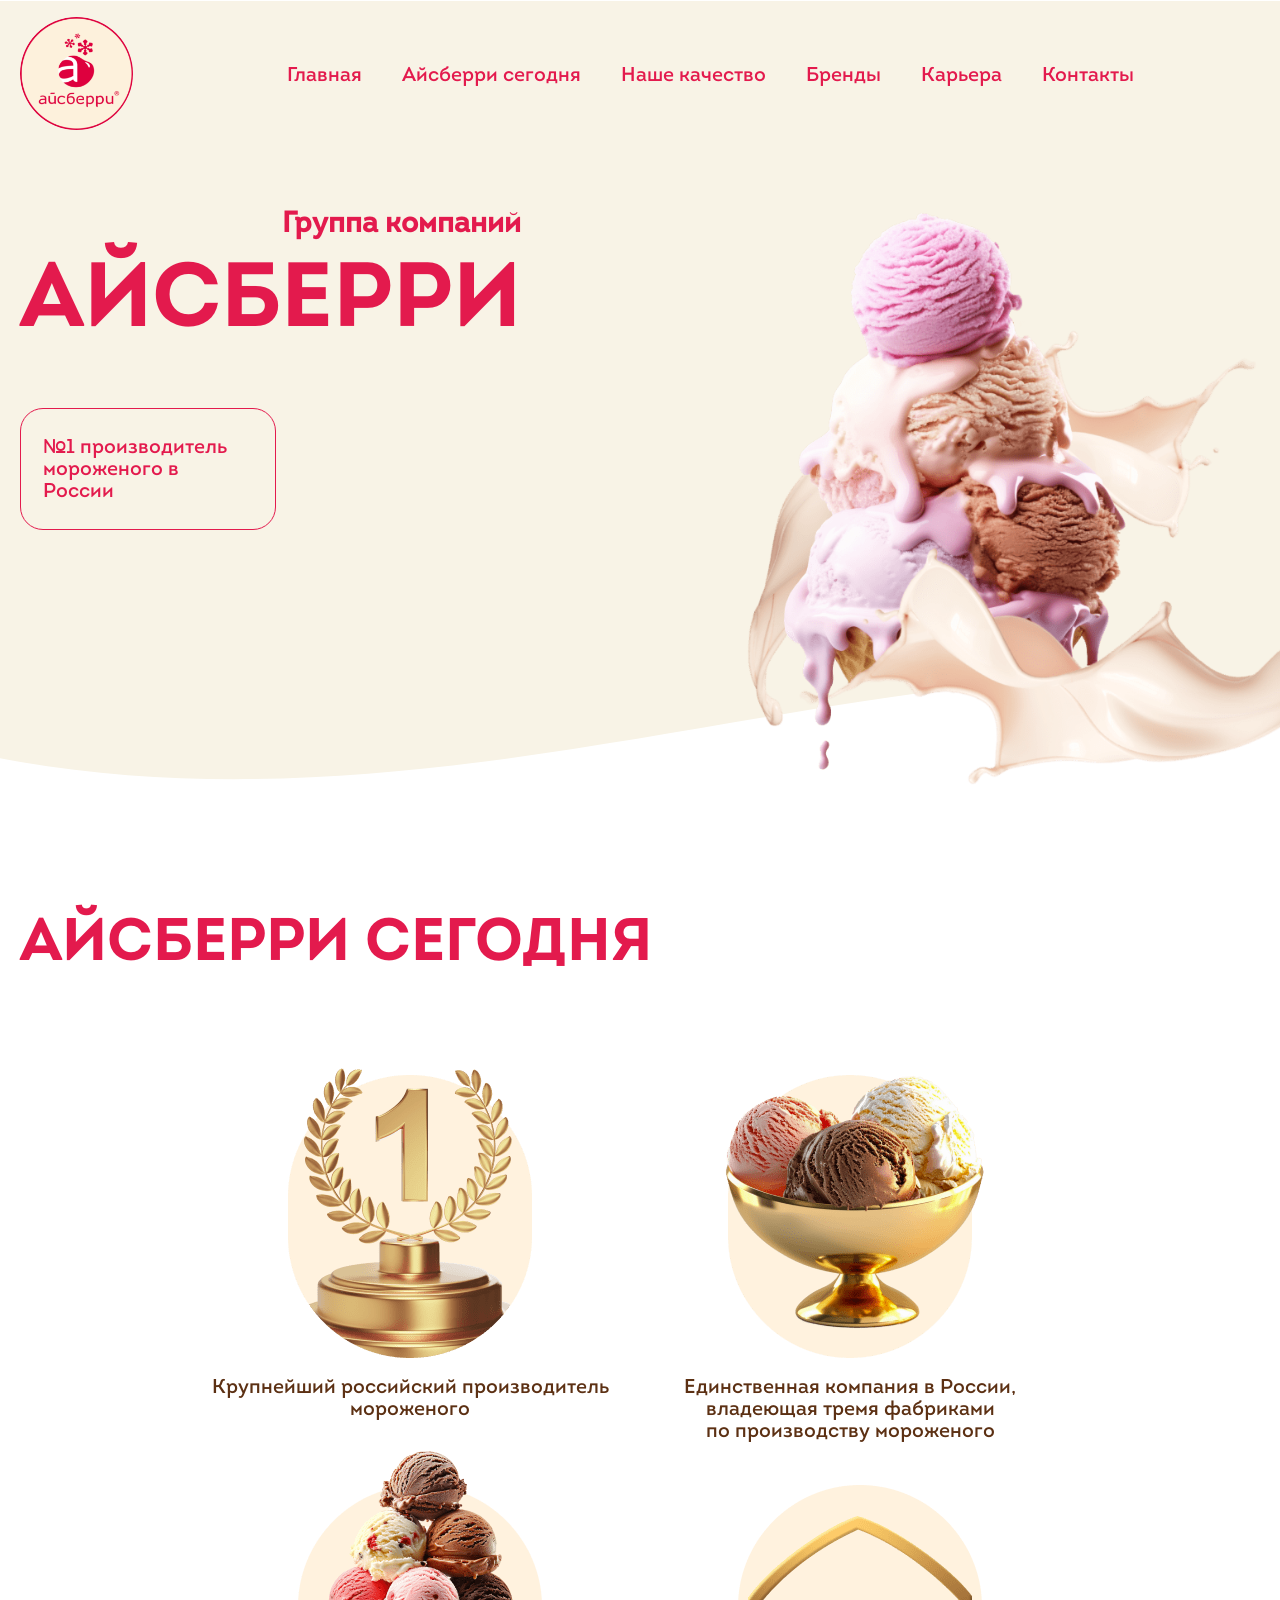
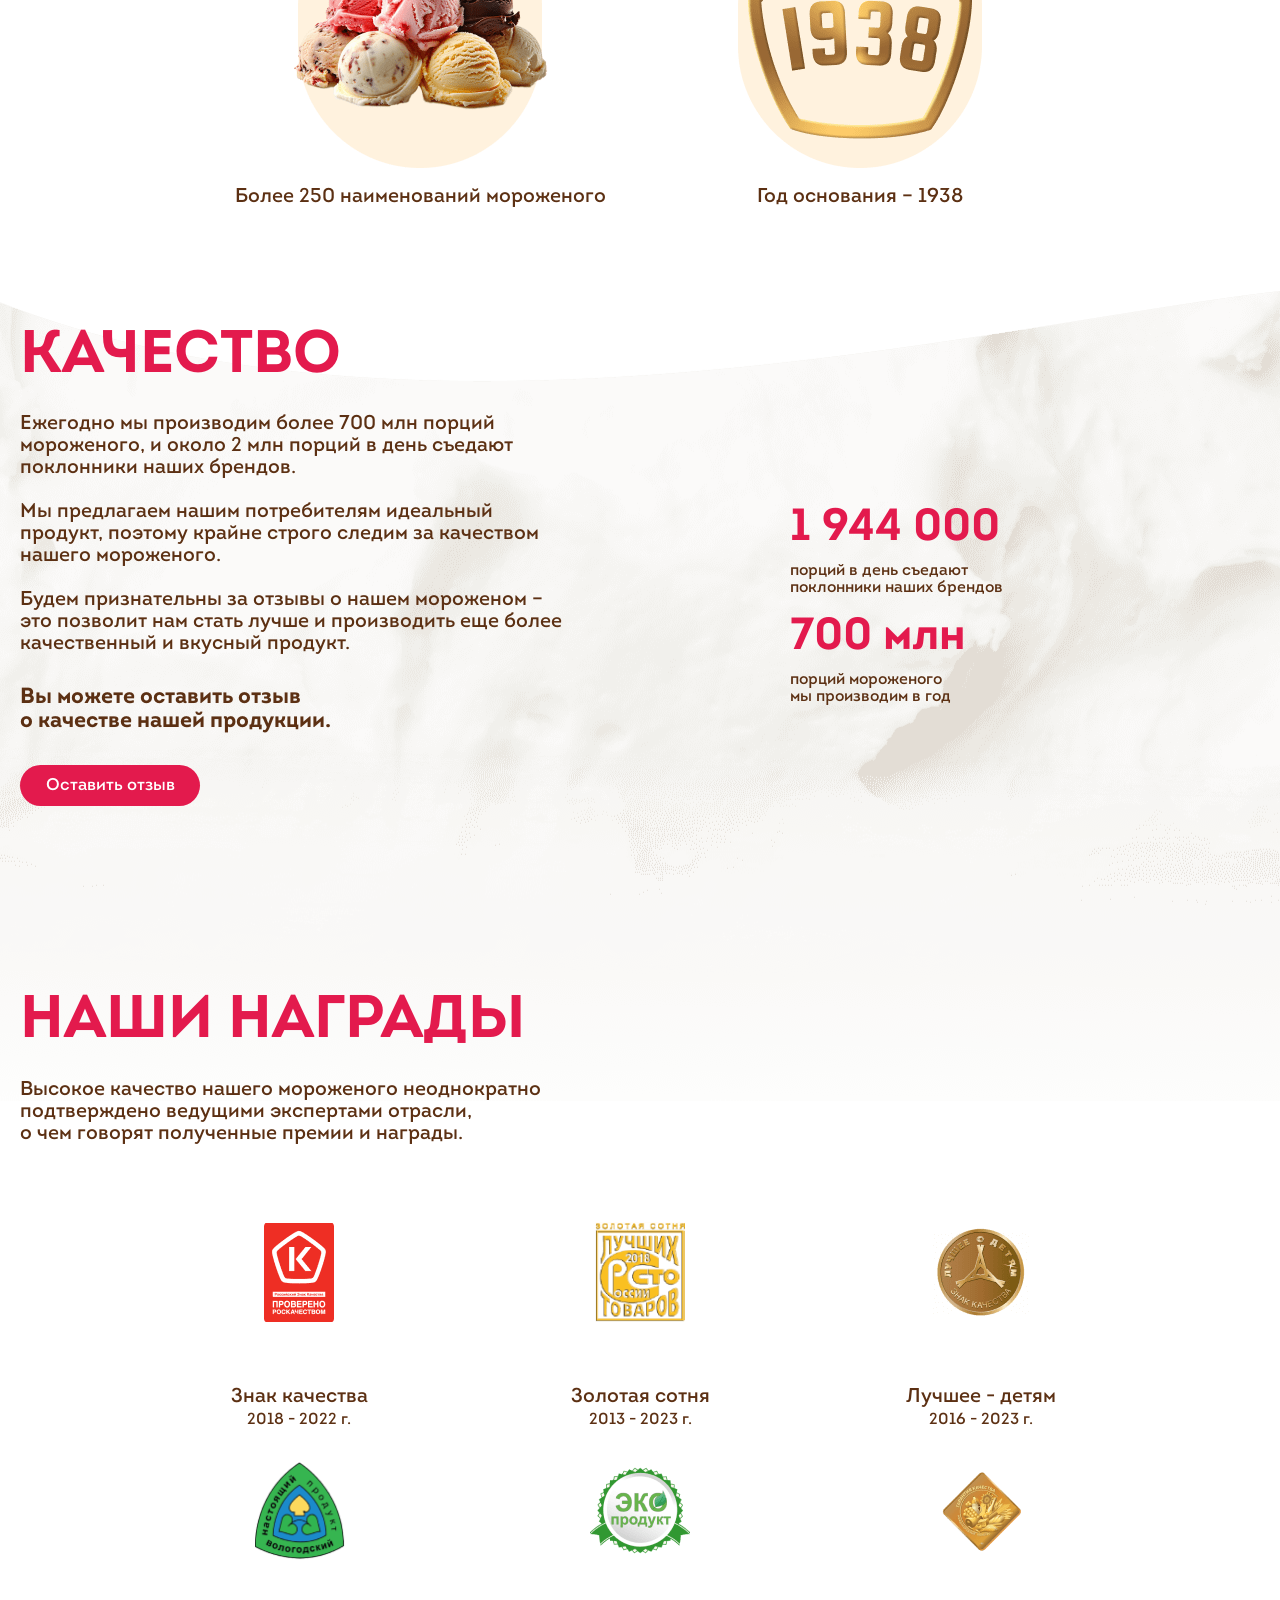
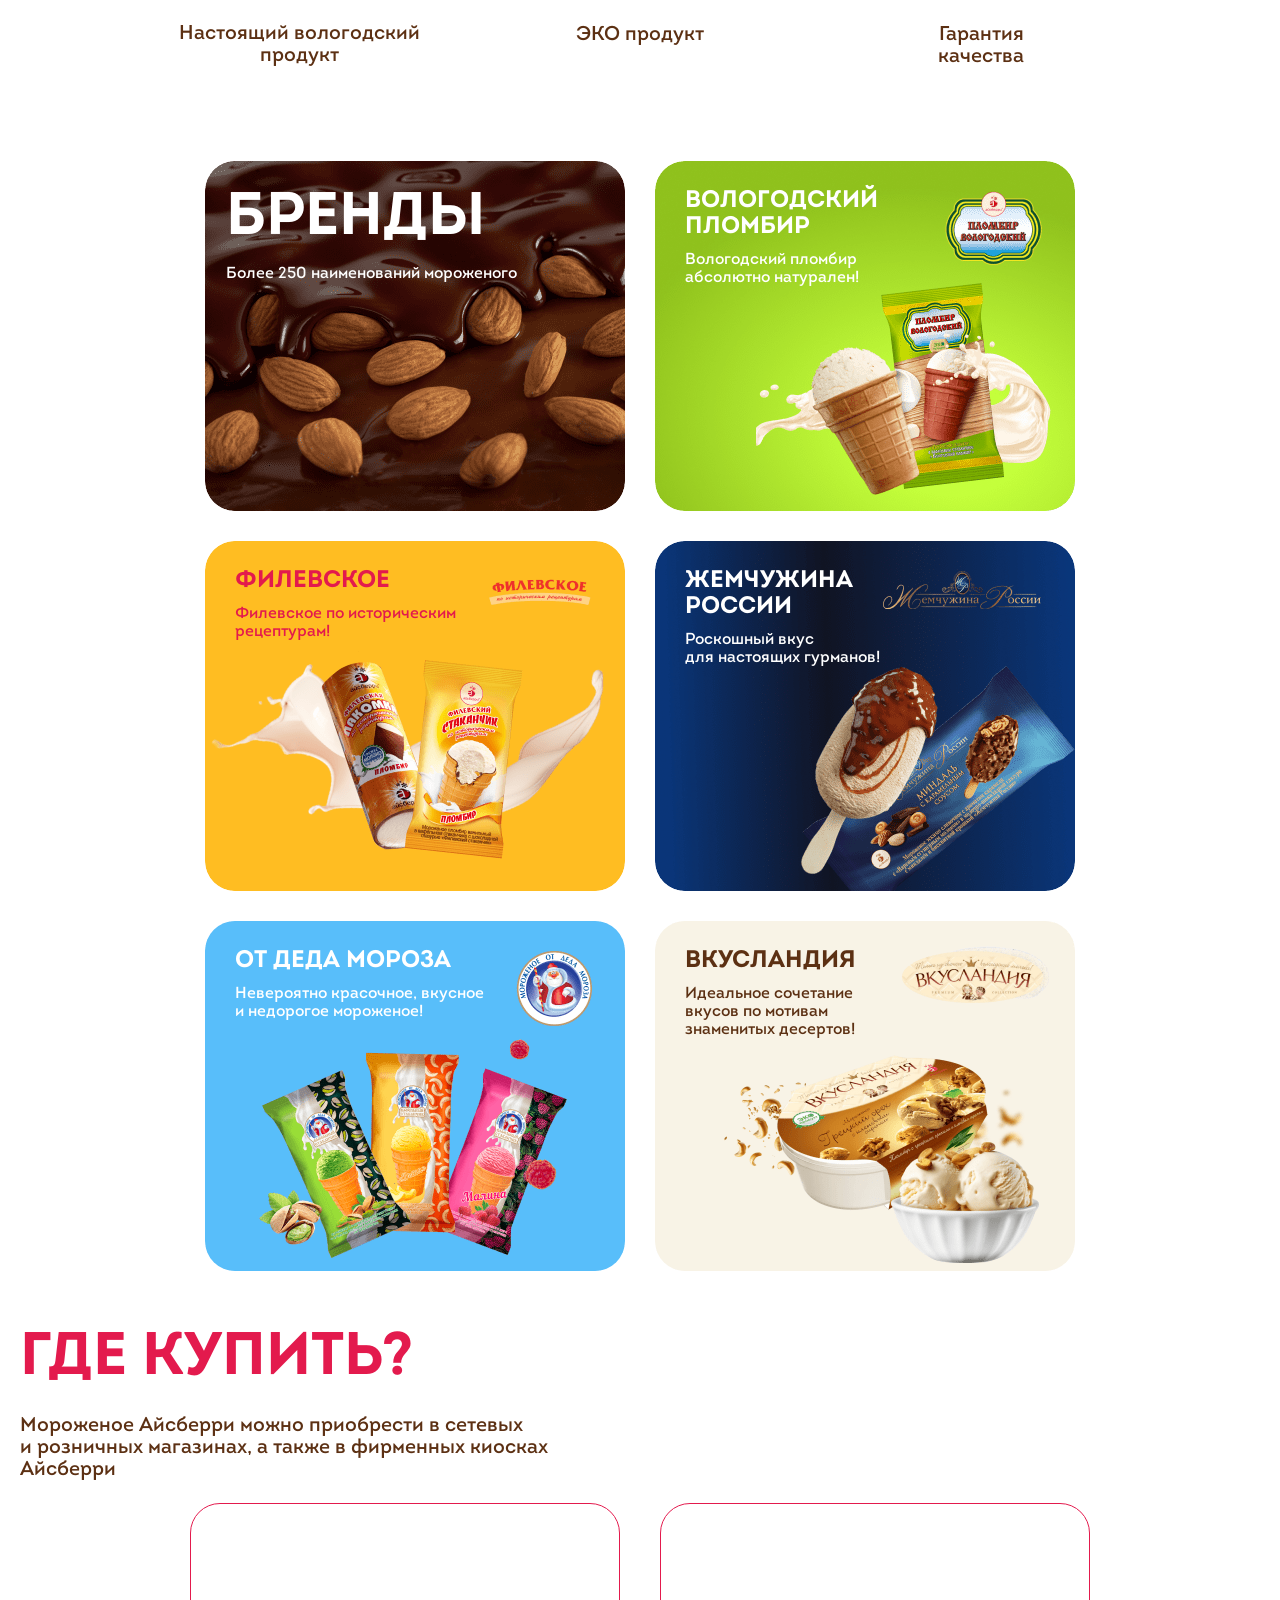
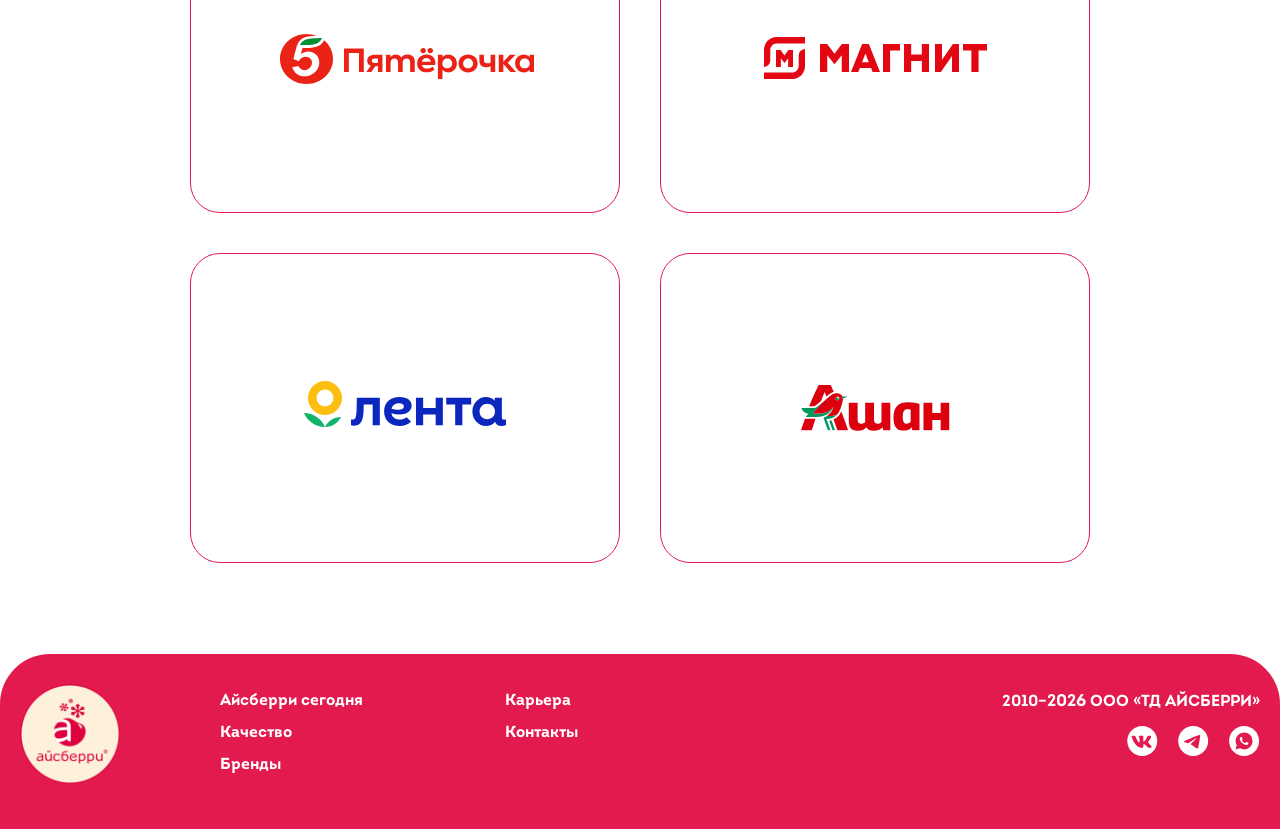
==== commit 58916329: "initial" ====
--- a/index.html
+++ b/index.html
@@ -42,7 +42,7 @@
             <div class="hero__info">
                 <p class="hero__info-subtitle">Группа компаний</p>
                 <h1 class="hero__info-title">Айсберри</h1>
-                <p class="hero__info-descr">№1 производитель мороженого в России</p>
+                <p class="hero__info-descr"><span>№</span>1 производитель мороженого в России</p>
             </div>
             <picture>
                 <source
@@ -385,7 +385,7 @@
         </div>
     </div>
 </footer>
-<script src="https://cdn.min.jsdelivr.net/npm/swiper@11/swiper-bundle.min.js"></script>
+<script src="https://cdn.jsdelivr.net/npm/swiper@11/swiper-bundle.min.js"></script>
 <script src="js/main.min.js"></script>
 <script src="js/pages/index.min.js"></script>
 </body>
--- a/styles/main.min.css
+++ b/styles/main.min.css
@@ -1 +1 @@
-html{line-height:1.15;-webkit-text-size-adjust:100%}body,h2,p{margin:0}main{display:block;min-height:100vh;margin-top:-134px}h1{font-size:2em;margin:0}ul{list-style-type:none;padding:0;margin:0}hr{-webkit-box-sizing:content-box;box-sizing:content-box;height:0;overflow:visible}code,kbd,pre,samp{font-family:monospace,monospace;font-size:1em}abbr[title]{border-bottom:none;text-decoration:underline;-webkit-text-decoration:underline dotted;text-decoration:underline dotted}b,strong{font-weight:bolder}small{font-size:80%}sub,sup{font-size:75%;line-height:0;position:relative;vertical-align:baseline}sub{bottom:-.25em}sup{top:-.5em}img{border-style:none}button,input,optgroup,select,textarea{font-family:inherit;font-size:100%;line-height:1.15;margin:0}button,input{overflow:visible}button,select{text-transform:none}[type=button],[type=reset],[type=submit],button{-webkit-appearance:button}[type=button]::-moz-focus-inner,[type=reset]::-moz-focus-inner,[type=submit]::-moz-focus-inner,button::-moz-focus-inner{border-style:none;padding:0}[type=button]:-moz-focusring,[type=reset]:-moz-focusring,[type=submit]:-moz-focusring,button:-moz-focusring{outline:ButtonText dotted 1px}fieldset{padding:.35em .75em .625em}legend{-webkit-box-sizing:border-box;box-sizing:border-box;color:inherit;display:table;max-width:100%;padding:0;white-space:normal}progress{vertical-align:baseline}textarea{overflow:auto}[type=checkbox],[type=radio]{-webkit-box-sizing:border-box;box-sizing:border-box;padding:0}[type=number]::-webkit-inner-spin-button,[type=number]::-webkit-outer-spin-button{height:auto}[type=search]{-webkit-appearance:textfield;outline-offset:-2px}[type=search]::-webkit-search-decoration{-webkit-appearance:none}::-webkit-file-upload-button{-webkit-appearance:button;font:inherit}details{display:block}summary{display:list-item}[hidden],template{display:none}@font-face{font-family:"Intro Black";src:url("/fonts/Intro Black/intro-black.eot");src:url("/fonts/Intro Black/intro-black.eot?#iefix") format("embedded-opentype"),url("/fonts/Intro Black/intro-black.otf") format("opentype"),url("/fonts/Intro Black/intro-black.svg") format("svg"),url("/fonts/Intro Black/intro-black.ttf") format("truetype"),url("/fonts/Intro Black/intro-black.woff") format("woff"),url("/fonts/Intro Black/intro-black.woff2") format("woff2");font-weight:900;font-style:normal}@font-face{font-family:"Intro Bold";src:url("/fonts/Intro Bold/intro-bold.eot");src:url("/fonts/Intro Bold/intro-bold.eot?#iefix") format("embedded-opentype"),url("/fonts/Intro Bold/intro-bold.otf") format("opentype"),url("/fonts/Intro Bold/intro-bold.svg") format("svg"),url("/fonts/Intro Bold/intro-bold.ttf") format("truetype"),url("/fonts/Intro Bold/intro-bold.woff") format("woff"),url("/fonts/Intro Bold/intro-bold.woff2") format("woff2");font-weight:700;font-style:normal}@font-face{font-family:"Intro Regular";src:url("/fonts/Intro Regular/intro-regular.eot");src:url("/fonts/Intro Regular/intro-regular.eot?#iefix") format("embedded-opentype"),url("/fonts/Intro Regular/intro-regular.otf") format("opentype"),url("/fonts/Intro Regular/intro-regular.svg") format("svg"),url("/fonts/Intro Regular/intro-regular.ttf") format("truetype"),url("/fonts/Intro Regular/intro-regular.woff") format("woff"),url("/fonts/Intro Regular/intro-regular.woff2") format("woff2");font-weight:400;font-style:normal}@font-face{font-family:"Rubik Regular";src:url(/fonts/Rubik/Rubik-Regular.eot);src:url(/fonts/Rubik/Rubik-Regular.eot?#iefix) format("embedded-opentype"),url(/fonts/Rubik/Rubik-Regular.ttf) format("truetype"),url(/fonts/Rubik/Rubik-Regular.woff) format("woff");font-weight:400;font-style:normal}@font-face{font-family:"Rubik Bold";src:url(/fonts/Rubik/Rubik-Bold.eot);src:url(/fonts/Rubik/Rubik-Bold.eot?#iefix) format("embedded-opentype"),url(/fonts/Rubik/Rubik-Bold.ttf) format("truetype"),url(/fonts/Rubik/Rubik-Bold.woff) format("woff");font-weight:700;font-style:normal}*{font-family:"Intro Regular"}*,:after,:before{-webkit-box-sizing:border-box;box-sizing:border-box}section{position:relative}p{color:#5c3013}.container{max-width:1340px;margin:0 auto;padding:0 20px;height:-webkit-max-content;height:-moz-max-content;height:max-content}.absolute-link{position:absolute;top:0;left:0;width:100%;height:100%;z-index:2}.main-title{font-family:"Intro Bold";font-weight:700;font-size:60px;line-height:66px;color:#e31a4d;text-transform:uppercase}.section-title{color:#e31a4d;font-family:"Intro Bold";font-size:60px;font-weight:700;line-height:66px;text-transform:uppercase}.button{background-color:#e31a4d;border-radius:55px;max-width:180px;width:100%;color:#fff;font-size:17px;font-weight:400;line-height:19px;border:none;outline:0;padding:11px;cursor:pointer;-webkit-transition:.3s linear;transition:.3s linear}.button:hover{opacity:.5}.button:hover a{opacity:1}.button a{color:inherit;text-decoration:none}a{background-color:transparent;-webkit-transition:.1s linear;transition:.1s linear}a:hover{opacity:.5}.header{z-index:1000;position:relative}.header__container{display:-webkit-box;display:-ms-flexbox;display:flex;padding-top:17px;-webkit-box-align:center;-ms-flex-align:center;align-items:center}.header__img-wrapper{-webkit-box-flex:0;-ms-flex:0 1 140px;flex:0 1 140px;position:relative}.header__img-wrapper a,.header__img-wrapper img{border-radius:50%;max-width:113px}.header__nav-list{display:-webkit-box;display:-ms-flexbox;display:flex}.header__nav-list-item:not(:last-child){margin-right:40px}.header__nav-list-item a{font-size:20px;line-height:22px;color:#e31a4d;text-decoration:none}.header__mobile-menu-button-wrapper{width:30px;height:30px;display:none;margin-left:auto}.open.header__mobile-menu-button-wrapper{-webkit-transform:translateX(10px);transform:translateX(10px)}.header__mobile-menu-button{height:30px;width:5px;position:relative;cursor:pointer;-webkit-transition:.3s;transition:.3s;display:-webkit-box;display:-ms-flexbox;display:flex;-webkit-box-align:center;-ms-flex-align:center;align-items:center;-webkit-box-pack:center;-ms-flex-pack:center;justify-content:center}.header__mobile-menu-button::after,.header__mobile-menu-button::before{content:"";display:block;background-color:#e31a4d;height:100%;width:1px;position:absolute;top:0;-webkit-transition:width .1s,-webkit-transform .3s;transition:transform .3s,width .1s,-webkit-transform .3s}.header__mobile-menu-button::before{left:2px}.header__mobile-menu-button::after{left:2px;-webkit-transform:translateX(4px);transform:translateX(4px)}.header__mobile-menu-button:hover{opacity:.7}.open.header__mobile-menu-button-wrapper .header__mobile-menu-button{width:20px}.open.header__mobile-menu-button-wrapper .header__mobile-menu-button::before{-webkit-transform:translateX(0) rotate(45deg);transform:translateX(0) rotate(45deg);width:2px}.open.header__mobile-menu-button-wrapper .header__mobile-menu-button::after{-webkit-transform:translateX(0) rotate(-45deg);transform:translateX(0) rotate(-45deg);width:2px}.footer{background-color:#e31a4d;border-radius:50px 50px 0 0;font-size:16px;line-height:16px;color:#fff}.footer__container{padding-top:30px;padding-bottom:41px;display:-webkit-box;display:-ms-flexbox;display:flex}.footer__img-wrapper{position:relative;-webkit-box-flex:0;-ms-flex:0 1 200px;flex:0 1 200px}.footer__img-wrapper a,.footer__img-wrapper img{border-radius:50%;max-width:100px}.footer__nav-list{display:-webkit-box;display:-ms-flexbox;display:flex;-ms-flex-wrap:wrap;flex-wrap:wrap;-webkit-box-orient:vertical;-webkit-box-direction:normal;-ms-flex-direction:column;flex-direction:column;max-height:80px;-webkit-box-flex:0;-ms-flex:0 1 614px;flex:0 1 614px;margin-top:9px}.footer__nav-list-item:not(:nth-child(3n)){margin-bottom:16px}.footer__nav-list-item a{font-family:"Intro Bold";color:#fff;text-decoration:none}.footer__info{display:-webkit-box;display:-ms-flexbox;display:flex;-webkit-box-orient:vertical;-webkit-box-direction:normal;-ms-flex-direction:column;flex-direction:column;-webkit-box-align:end;-ms-flex-align:end;align-items:flex-end;-webkit-box-flex:1;-ms-flex:auto;flex:auto;margin-top:10px;text-align:right}.footer__info-title{font-family:"Intro Bold";font-weight:700;color:#fff}.footer__info-socials{display:-webkit-box;display:-ms-flexbox;display:flex;margin-top:15px}.footer__info-socials-item{border-radius:50%}.footer__info-socials-item:not(:last-child){margin-right:20px}.footer__info-socials-item img{width:31px;height:31px}.footer__info-logo,.footer__info-logo img{max-width:100px;width:100%}.slider-arrows{display:-webkit-box;display:-ms-flexbox;display:flex;-webkit-box-pack:justify;-ms-flex-pack:justify;justify-content:space-between;width:100%;max-width:110px}.slider-arrows_small{max-width:70px}.swiper-button-next,.swiper-button-prev{position:initial!important;top:initial!important;left:initial!important;right:initial!important;bottom:initial!important;display:block!important;width:48px!important;height:48px!important;margin:0!important;background:url(/img/slider-arrow.svg) center no-repeat;-webkit-transition:.2s linear;transition:.2s linear;border-radius:50%}.swiper-button-next::after,.swiper-button-prev::after{display:none}.swiper-button-next:hover,.swiper-button-prev:hover{opacity:.7}.swiper-slide{height:auto!important}.swiper-button-next{-webkit-transform:rotate(180deg);transform:rotate(180deg)}@media (min-width:767px){.footer__info-logo,.footer__info-logo img{display:none}}@media (min-width:1024px){.slider-arrows_small{display:none}}@media (min-width:1400px){.header__img-wrapper{-webkit-box-flex:0;-ms-flex:0 1 203px;flex:0 1 203px}.header__nav-list-item:not(:last-child){margin-right:90px}.footer__img-wrapper{-webkit-box-flex:0;-ms-flex:0 1 339px;flex:0 1 339px}}@media (max-width:1400px){.footer__nav-list{-webkit-box-flex:0;-ms-flex:0 1 500px;flex:0 1 500px}}@media (max-width:1024px){.header__img-wrapper a,.header__img-wrapper img{max-width:80px}.header__nav-list-item:not(:last-child){margin-right:24px}.header__nav-list-item a{font-size:14px}.swiper-button-next,.swiper-button-prev{width:30px!important;height:32px!important;background:url(/img/slider-arrow_mobile.svg) center no-repeat}}@media (max-width:767px){.section-title{font-size:28px;line-height:31px}.swiper{overflow:visible!important}.header__container{padding-top:10px}.header__img-wrapper a,.header__img-wrapper img{max-width:50px}.header__mobile-menu-button-wrapper{display:-webkit-box;display:-ms-flexbox;display:flex;-webkit-box-pack:center;-ms-flex-pack:center;justify-content:center}.header__top-contacts{-webkit-box-flex:1;-ms-flex:auto;flex:auto;-webkit-box-pack:end;-ms-flex-pack:end;justify-content:flex-end}.header__nav-list{-webkit-box-orient:vertical;-webkit-box-direction:normal;-ms-flex-direction:column;flex-direction:column;position:absolute;left:0;top:0;opacity:0;z-index:100;pointer-events:none;background-color:#fff;-webkit-transition:opacity .3s ease-out;transition:opacity .3s ease-out;padding:30px 0;margin-top:-1px;border-radius:0 0 20px 20px}.header__nav-list.open{opacity:1;pointer-events:auto}.header__tel{font-size:16px}.header__nav-list-item:not(:last-child){margin-bottom:30px}.footer{border-radius:30px 30px 0 0}.footer__container{padding-top:21px}.footer__img-wrapper{display:none}.footer__nav-list{max-height:initial}.footer__nav-list-item{margin-bottom:16px}.footer__info-title{font-size:14px;font-weight:400;line-height:14px;margin-top:6px}}@media (min-width:767px) and (max-width:1400px){.header__nav{margin:0 auto}}+html{line-height:1.15;-webkit-text-size-adjust:100%}body{margin:0;position:relative;overflow-x:hidden;-webkit-overflow-scrolling:auto}main{display:block;min-height:100vh;margin-top:-134px}h1{font-size:2em;margin:0}ul{list-style-type:none;padding:0;margin:0}h2,p{margin:0}hr{-webkit-box-sizing:content-box;box-sizing:content-box;height:0;overflow:visible}code,kbd,pre,samp{font-family:monospace,monospace;font-size:1em}abbr[title]{border-bottom:none;text-decoration:underline;-webkit-text-decoration:underline dotted;text-decoration:underline dotted}b,strong{font-weight:bolder}small{font-size:80%}sub,sup{font-size:75%;line-height:0;position:relative;vertical-align:baseline}sub{bottom:-.25em}sup{top:-.5em}img{border-style:none}button,input,optgroup,select,textarea{font-family:inherit;font-size:100%;line-height:1.15;margin:0}button,input{overflow:visible}button,select{text-transform:none}[type=button],[type=reset],[type=submit],button{-webkit-appearance:button}[type=button]::-moz-focus-inner,[type=reset]::-moz-focus-inner,[type=submit]::-moz-focus-inner,button::-moz-focus-inner{border-style:none;padding:0}[type=button]:-moz-focusring,[type=reset]:-moz-focusring,[type=submit]:-moz-focusring,button:-moz-focusring{outline:ButtonText dotted 1px}fieldset{padding:.35em .75em .625em}legend{-webkit-box-sizing:border-box;box-sizing:border-box;color:inherit;display:table;max-width:100%;padding:0;white-space:normal}progress{vertical-align:baseline}textarea{overflow:auto}[type=checkbox],[type=radio]{-webkit-box-sizing:border-box;box-sizing:border-box;padding:0}[type=number]::-webkit-inner-spin-button,[type=number]::-webkit-outer-spin-button{height:auto}[type=search]{-webkit-appearance:textfield;outline-offset:-2px}[type=search]::-webkit-search-decoration{-webkit-appearance:none}::-webkit-file-upload-button{-webkit-appearance:button;font:inherit}details{display:block}summary{display:list-item}[hidden],template{display:none}@font-face{font-family:"Intro Black";src:url("/fonts/Intro Black/intro-black.eot");src:url("/fonts/Intro Black/intro-black.eot?#iefix") format("embedded-opentype"),url("/fonts/Intro Black/intro-black.otf") format("opentype"),url("/fonts/Intro Black/intro-black.svg") format("svg"),url("/fonts/Intro Black/intro-black.ttf") format("truetype"),url("/fonts/Intro Black/intro-black.woff") format("woff"),url("/fonts/Intro Black/intro-black.woff2") format("woff2");font-weight:900;font-style:normal}@font-face{font-family:"Intro Bold";src:url("/fonts/Intro Bold/intro-bold.eot");src:url("/fonts/Intro Bold/intro-bold.eot?#iefix") format("embedded-opentype"),url("/fonts/Intro Bold/intro-bold.otf") format("opentype"),url("/fonts/Intro Bold/intro-bold.svg") format("svg"),url("/fonts/Intro Bold/intro-bold.ttf") format("truetype"),url("/fonts/Intro Bold/intro-bold.woff") format("woff"),url("/fonts/Intro Bold/intro-bold.woff2") format("woff2");font-weight:700;font-style:normal}@font-face{font-family:"Intro Regular";src:url("/fonts/Intro Regular/intro-regular.eot");src:url("/fonts/Intro Regular/intro-regular.eot?#iefix") format("embedded-opentype"),url("/fonts/Intro Regular/intro-regular.otf") format("opentype"),url("/fonts/Intro Regular/intro-regular.svg") format("svg"),url("/fonts/Intro Regular/intro-regular.ttf") format("truetype"),url("/fonts/Intro Regular/intro-regular.woff") format("woff"),url("/fonts/Intro Regular/intro-regular.woff2") format("woff2");font-weight:400;font-style:normal}@font-face{font-family:"Rubik Regular";src:url(/fonts/Rubik/Rubik-Regular.eot);src:url(/fonts/Rubik/Rubik-Regular.eot?#iefix) format("embedded-opentype"),url(/fonts/Rubik/Rubik-Regular.ttf) format("truetype"),url(/fonts/Rubik/Rubik-Regular.woff) format("woff");font-weight:400;font-style:normal}@font-face{font-family:"Rubik Bold";src:url(/fonts/Rubik/Rubik-Bold.eot);src:url(/fonts/Rubik/Rubik-Bold.eot?#iefix) format("embedded-opentype"),url(/fonts/Rubik/Rubik-Bold.ttf) format("truetype"),url(/fonts/Rubik/Rubik-Bold.woff) format("woff");font-weight:700;font-style:normal}*{font-family:"Intro Regular"}*,:after,:before{-webkit-box-sizing:border-box;box-sizing:border-box}section{position:relative}p{color:#5c3013}.container{max-width:1340px;margin:0 auto;padding:0 20px;height:-webkit-max-content;height:-moz-max-content;height:max-content}.absolute-link{position:absolute;top:0;left:0;width:100%;height:100%;z-index:2}.main-title{font-family:"Intro Bold";font-weight:700;font-size:60px;line-height:66px;color:#e31a4d;text-transform:uppercase}.section-title{color:#e31a4d;font-family:"Intro Bold";font-size:60px;font-weight:700;line-height:66px;text-transform:uppercase}.button{background-color:#e31a4d;border-radius:55px;max-width:180px;width:100%;color:#fff;font-size:17px;font-weight:400;line-height:19px;border:none;outline:0;padding:11px;cursor:pointer;-webkit-transition:.3s linear;transition:.3s linear}.button:hover{opacity:.5}.button:hover a{opacity:1}.button a{color:inherit;text-decoration:none}a{background-color:transparent;-webkit-transition:.1s linear;transition:.1s linear}a:hover{opacity:.5}.visually-hidden{position:absolute!important;margin:0!important;padding:0!important;width:1px!important;height:1px!important;white-space:nowrap!important;clip-path:inset(100%)!important;clip:rect(0 0 0 0)!important;overflow:hidden!important}.hidden{display:none}.header{z-index:1000;position:relative}.header__container{display:-webkit-box;display:-ms-flexbox;display:flex;padding-top:17px;-webkit-box-align:center;-ms-flex-align:center;align-items:center}.header__img-wrapper{-webkit-box-flex:0;-ms-flex:0 1 140px;flex:0 1 140px;position:relative}.header__img-wrapper a,.header__img-wrapper img{border-radius:50%;max-width:113px}.header__nav-list{display:-webkit-box;display:-ms-flexbox;display:flex}.header__nav-list-item:not(:last-child){margin-right:40px}.header__nav-list-item a{font-size:20px;line-height:22px;color:#e31a4d;text-decoration:none}.header__mobile-menu-button-wrapper{width:30px;height:30px;display:none;margin-left:auto}.open.header__mobile-menu-button-wrapper{-webkit-transform:translateX(10px);transform:translateX(10px)}.header__mobile-menu-button{height:30px;width:5px;position:relative;cursor:pointer;-webkit-transition:.3s;transition:.3s;display:-webkit-box;display:-ms-flexbox;display:flex;-webkit-box-align:center;-ms-flex-align:center;align-items:center;-webkit-box-pack:center;-ms-flex-pack:center;justify-content:center}.header__mobile-menu-button::after,.header__mobile-menu-button::before{content:"";display:block;background-color:#e31a4d;height:100%;width:1px;position:absolute;top:0;-webkit-transition:width .1s,-webkit-transform .3s;transition:transform .3s,width .1s,-webkit-transform .3s}.header__mobile-menu-button::before{left:2px}.header__mobile-menu-button::after{left:2px;-webkit-transform:translateX(4px);transform:translateX(4px)}.header__mobile-menu-button:hover{opacity:.7}.open.header__mobile-menu-button-wrapper .header__mobile-menu-button{width:20px}.open.header__mobile-menu-button-wrapper .header__mobile-menu-button::before{-webkit-transform:translateX(0) rotate(45deg);transform:translateX(0) rotate(45deg);width:2px}.open.header__mobile-menu-button-wrapper .header__mobile-menu-button::after{-webkit-transform:translateX(0) rotate(-45deg);transform:translateX(0) rotate(-45deg);width:2px}.footer{background-color:#e31a4d;border-radius:50px 50px 0 0;font-size:16px;line-height:16px;color:#fff}.footer__container{padding-top:30px;padding-bottom:41px;display:-webkit-box;display:-ms-flexbox;display:flex}.footer__img-wrapper{position:relative;-webkit-box-flex:0;-ms-flex:0 1 200px;flex:0 1 200px}.footer__img-wrapper a,.footer__img-wrapper img{border-radius:50%;max-width:100px}.footer__nav-list{display:-webkit-box;display:-ms-flexbox;display:flex;-ms-flex-wrap:wrap;flex-wrap:wrap;-webkit-box-orient:vertical;-webkit-box-direction:normal;-ms-flex-direction:column;flex-direction:column;max-height:80px;-webkit-box-flex:0;-ms-flex:0 1 614px;flex:0 1 614px;margin-top:9px}.footer__nav-list-item:not(:nth-child(3n)){margin-bottom:16px}.footer__nav-list-item a{font-family:"Intro Bold";color:#fff;text-decoration:none}.footer__info{display:-webkit-box;display:-ms-flexbox;display:flex;-webkit-box-orient:vertical;-webkit-box-direction:normal;-ms-flex-direction:column;flex-direction:column;-webkit-box-align:end;-ms-flex-align:end;align-items:flex-end;-webkit-box-flex:1;-ms-flex:auto;flex:auto;margin-top:10px;text-align:right}.footer__info-title{font-family:"Intro Bold";font-weight:700;color:#fff}.footer__info-socials{display:-webkit-box;display:-ms-flexbox;display:flex;margin-top:15px}.footer__info-socials-item{border-radius:50%}.footer__info-socials-item:not(:last-child){margin-right:20px}.footer__info-socials-item img{width:31px;height:31px}.footer__info-logo,.footer__info-logo img{max-width:100px;width:100%}.slider-arrows{display:-webkit-box;display:-ms-flexbox;display:flex;-webkit-box-pack:justify;-ms-flex-pack:justify;justify-content:space-between;width:100%;max-width:110px}.slider-arrows_small{max-width:70px}.swiper-button-next,.swiper-button-prev{position:initial!important;top:initial!important;left:initial!important;right:initial!important;bottom:initial!important;display:block!important;width:48px!important;height:48px!important;margin:0!important;background:url(/img/slider-arrow.svg) center no-repeat;-webkit-transition:.2s linear;transition:.2s linear;border-radius:50%}.swiper-button-next::after,.swiper-button-prev::after{display:none}.swiper-button-next:hover,.swiper-button-prev:hover{opacity:.7}.swiper-slide{height:auto!important}.swiper-button-next{-webkit-transform:rotate(180deg);transform:rotate(180deg)}@media (min-width:767px){.footer__info-logo,.footer__info-logo img{display:none}}@media (min-width:1024px){.slider-arrows_small{display:none}}@media (min-width:1400px){.header__img-wrapper{-webkit-box-flex:0;-ms-flex:0 1 203px;flex:0 1 203px}.header__nav-list-item:not(:last-child){margin-right:90px}.footer__img-wrapper{-webkit-box-flex:0;-ms-flex:0 1 339px;flex:0 1 339px}}@media (max-width:1400px){.footer__nav-list{-webkit-box-flex:0;-ms-flex:0 1 500px;flex:0 1 500px}}@media (max-width:1024px){.header__img-wrapper a,.header__img-wrapper img{max-width:80px}.header__nav-list-item:not(:last-child){margin-right:24px}.header__nav-list-item a{font-size:14px}.swiper-button-next,.swiper-button-prev{width:30px!important;height:32px!important;background:url(/img/slider-arrow_mobile.svg) center no-repeat}}@media (max-width:767px){.section-title{font-size:28px;line-height:31px}.swiper{overflow:visible!important}.header__container{padding-top:10px}.header__img-wrapper a,.header__img-wrapper img{max-width:50px}.header__mobile-menu-button-wrapper{display:-webkit-box;display:-ms-flexbox;display:flex;-webkit-box-pack:center;-ms-flex-pack:center;justify-content:center}.header__top-contacts{-webkit-box-flex:1;-ms-flex:auto;flex:auto;-webkit-box-pack:end;-ms-flex-pack:end;justify-content:flex-end}.header__nav-list{-webkit-box-orient:vertical;-webkit-box-direction:normal;-ms-flex-direction:column;flex-direction:column;position:absolute;left:0;top:0;opacity:0;z-index:100;pointer-events:none;background-color:#fff;-webkit-transition:opacity .3s ease-out;transition:opacity .3s ease-out;padding:30px 0;margin-top:-1px;border-radius:0 0 20px 20px}.header__nav-list.open{opacity:1;pointer-events:auto}.header__tel{font-size:16px}.header__nav-list-item:not(:last-child){margin-bottom:30px}.footer{border-radius:30px 30px 0 0}.footer__container{padding-top:21px}.footer__img-wrapper{display:none}.footer__nav-list{max-height:initial}.footer__nav-list-item{margin-bottom:16px}.footer__info-title{font-size:14px;font-weight:400;line-height:14px;margin-top:6px}}@media (min-width:767px) and (max-width:1400px){.header__nav{margin:0 auto}}
--- a/styles/pages/index.min.css
+++ b/styles/pages/index.min.css
@@ -1 +1 @@
-.hero{background:url(/img/hero-bg.svg) 0 100% no-repeat;background-size:cover;padding-top:94px;padding-bottom:250px}.hero__container{display:-webkit-box;display:-ms-flexbox;display:flex;position:relative}.hero__info{margin-top:114px}.hero__info-subtitle{color:#e31a4d;font-size:29px;font-weight:700;line-height:31.9px;text-align:right}.hero__info-title{color:#e31a4d;font-size:91px;font-weight:700;line-height:126px;text-transform:uppercase}.hero__info-descr{color:#e31a4d;font-family:"Rubik Regular";font-size:20px;font-weight:400;line-height:22px;border:1px solid #e31a4d;border-radius:23px;max-width:256px;width:100%;margin-top:41px;padding:26px 22px}.hero__info-img{position:absolute;right:-25px;width:100%;max-width:600px}.today{margin-top:132px}.today__title{margin-bottom:55px}.today__list{display:-webkit-box;display:-ms-flexbox;display:flex;-ms-flex-wrap:wrap;flex-wrap:wrap;-webkit-box-pack:center;-ms-flex-pack:center;justify-content:center}.today__list-item{display:-webkit-box;display:-ms-flexbox;display:flex;-webkit-box-orient:vertical;-webkit-box-direction:normal;-ms-flex-direction:column;flex-direction:column;-webkit-box-flex:0;-ms-flex:0 1 420px;flex:0 1 420px;-webkit-box-align:center;-ms-flex-align:center;align-items:center}.today__list-item:not(:last-child){margin-right:20px}.today__list-text{font-size:20px;font-weight:400;line-height:22px;text-align:center;margin-top:13px}.quality{background-size:cover;padding:191px 0 295px}.quality__title{margin-bottom:23px}.quality__content{display:-webkit-box;display:-ms-flexbox;display:flex;max-width:1000px;width:100%;-webkit-box-pack:justify;-ms-flex-pack:justify;justify-content:space-between;-webkit-box-align:center;-ms-flex-align:center;align-items:center;margin-top:-75px}.quality__content-item:first-child{-webkit-box-flex:0;-ms-flex:0 1 558px;flex:0 1 558px}.quality__content-item:last-child{-webkit-box-flex:0;-ms-flex:0 1 230px;flex:0 1 230px;margin-top:80px}.quality__text{font-size:20px;font-weight:400;line-height:22px;text-align:left}.quality__text:not(.quality__text_bold){margin-bottom:22px}.quality__text_bold{font-family:"Intro Bold";font-size:22px;font-weight:700;line-height:24.2px;margin-top:31px;max-width:390px;width:100%;margin-bottom:31px}.quality__subtitle{font-family:"Intro Bold";font-size:45px;font-weight:700;line-height:49px;color:#e31a4d}.quality__descr{font-size:16px;font-weight:400;line-height:17.6px;margin-top:10px}.quality__descr:not(:last-child){margin-bottom:15px}.quality__decor{position:absolute;bottom:-170px;right:0}.awards{margin-top:-112px}.awards__descr{font-size:20px;font-weight:400;line-height:22px;max-width:550px;width:100%;margin:24px 0 77px}.awards__list{display:-webkit-box;display:-ms-flexbox;display:flex}.awards__list-item{display:-webkit-box;display:-ms-flexbox;display:flex;-webkit-box-orient:vertical;-webkit-box-direction:normal;-ms-flex-direction:column;flex-direction:column;-webkit-box-align:center;-ms-flex-align:center;align-items:center;max-width:190px;width:100%}.awards__list-item:not(:last-child){margin-right:31px}.awards__list-text{font-size:20px;font-weight:400;line-height:22px;text-align:center;margin-top:58px}.awards__list-text span{font-size:16px;line-height:18px}.awards__slider-arrows{margin-top:19px}.brands{margin-top:63px}.brands__title{text-transform:uppercase;font-family:"Intro Bold";font-size:24px;font-weight:700;line-height:26px;color:#fff;max-width:230px;width:100%;margin-bottom:11px}.brands__descr{font-size:16px;font-weight:400;line-height:18px;color:#fff}.brands__list{display:-webkit-box;display:-ms-flexbox;display:flex}.brands__list-item{max-width:420px;width:100%;background-size:cover;border-radius:30px;overflow:hidden;padding:27px 30px;min-height:350px;margin-bottom:20px;-webkit-transition:.2s linear;transition:.2s linear;position:relative}.brands__list-item_main{background:url(/img/brands-bg-1.png) center no-repeat;background-size:cover;padding:25px 21px}.brands__list-item_main .brands__title{font-size:60px;line-height:66px;margin-bottom:13px}.brands__list-item_plombir{background:url(/img/brands-bg-2.png) center no-repeat;background-size:cover}.brands__list-item_filevskoe{background:url(/img/brands-bg-3.png) center no-repeat;background-size:cover}.brands__list-item_filevskoe .brands__descr,.brands__list-item_filevskoe .brands__title{color:#e31a4d}.brands__list-item_jemchujuna{background:url(/img/brands-bg-4.png) center no-repeat;background-size:cover}.brands__list-item_ded-moroz{background:url(/img/brands-bg-5.png) center no-repeat;background-size:cover}.brands__list-item_vkuslandia{background:url(/img/brands-bg-6.png) center no-repeat;background-size:cover}.brands__list-item_vkuslandia .brands__descr,.brands__list-item_vkuslandia .brands__title{color:#5c3013}.buy{margin:25px 0 51px}.buy__descr{font-size:20px;font-weight:400;line-height:22px;max-width:626px;width:100%;margin:23px 0 22px}.buy__list{display:-webkit-box;display:-ms-flexbox;display:flex}.buy__list-item{max-width:310px;width:100%;border:1px solid #e31a4d;border-radius:30px;display:-webkit-box;display:-ms-flexbox;display:flex;-webkit-box-align:center;-ms-flex-align:center;align-items:center;-webkit-box-pack:center;-ms-flex-pack:center;justify-content:center;min-height:310px;margin-bottom:20px;margin-right:20px}@media (min-width:767px){.quality__decor{display:none}}@media (min-width:768px){.quality{background:url(/img/quality-bg.png) 100% -5px no-repeat}}@media (-webkit-min-device-pixel-ratio:2) and (min-width:768px),(min-resolution:192dpi) and (min-width:768px){.quality{background:url(/img/quality-bg@2x.png) 100% -5px no-repeat}}@media (min-width:1024px){.brands__list{-ms-flex-wrap:wrap;flex-wrap:wrap}.brands__list-item:hover{scale:1.05}}@media (min-width:1400px){.hero__info-title{font-size:126px}.hero__info-img{max-width:773px;right:-50px}.today__list-item{-webkit-box-flex:0;-ms-flex:0 1 310px;flex:0 1 310px}.today__list-item:nth-child(even){margin-top:50px}.brands__list-item:not(:nth-child(3n)){margin-right:20px}}@media (max-width:1024px){.hero__info-img{max-width:500px;bottom:-300px}.quality__content-item:first-child{-webkit-box-flex:0;-ms-flex:0 1 450px;flex:0 1 450px}.awards__list-item{max-width:100%}.awards__list-item:not(:last-child){margin-right:initial}.brands__list-item,.buy__list-item{max-width:100%}}@media (max-width:767px){.hero{padding-bottom:411px;background-position:81% 0}.hero__container{-webkit-box-orient:vertical;-webkit-box-direction:normal;-ms-flex-direction:column;flex-direction:column}.hero__info{margin-top:73px;max-width:331px}.hero__info-subtitle{font-size:20px;line-height:20px}.hero__info-title{font-size:60px;line-height:66px}.hero__info-descr{margin-top:26px}.hero__info-img{bottom:-383px;right:-27px;width:402px}.today{margin-top:2px}.today__title{text-align:center;margin-bottom:20px}.today__list-item:not(:last-child){margin-right:0;margin-bottom:23px}.today__list-text{max-width:310px;width:100%}.quality{background:url(/img/quality-mobile-bg.png) center no-repeat;padding:0 0 21px;margin:55px 0 169px;border-radius:30px}.quality__title{margin-top:29px;margin-bottom:30px}.quality__content{margin-top:0;max-width:100%;-webkit-box-orient:vertical;-webkit-box-direction:normal;-ms-flex-direction:column;flex-direction:column}.quality__content-item:last-child{margin-top:33px;display:-webkit-box;display:-ms-flexbox;display:flex;-webkit-box-orient:vertical;-webkit-box-direction:normal;-ms-flex-direction:column;flex-direction:column;-webkit-box-align:center;-ms-flex-align:center;align-items:center;text-align:center}.quality__content-item:first-child,.quality__content-item:last-child{-webkit-box-flex:0;-ms-flex:0 1 100%;flex:0 1 100%}.quality__text{font-size:16px;line-height:18px}.quality__text:not(.quality__text_bold){margin-bottom:18px}.quality__text_bold{font-size:20px;line-height:20px}.quality__descr{max-width:230px;width:100%}.awards{margin-top:0}.awards__descr{font-size:16px;line-height:18px;margin:19px 0 60px}.awards__list-item img{max-width:80px;width:100%}.brands{margin-top:30px}.brands__title{font-size:18px;line-height:110%}.brands__descr{font-size:16px;max-width:182px;width:100%}.brands__list-item_main .brands__title{font-size:28px;line-height:31px}.buy{margin:29px 0}.buy__descr{margin:11px 0 22px}}@media (-webkit-min-device-pixel-ratio:2) and (max-width:767px),(min-resolution:192dpi) and (max-width:767px){.quality{background:url(/img/quality-mobile-bg@2x.png) center no-repeat;padding:0 0 21px;margin:55px 0 169px;border-radius:30px}}@media (max-width:350px){.hero__info-title{font-size:50px}}@media (min-width:1024px) and (max-width:1400px){.awards__list{-webkit-box-pack:center;-ms-flex-pack:center;justify-content:center;-ms-flex-wrap:wrap;flex-wrap:wrap}.awards__list-item{max-width:310px}.awards__list-item:not(:last-child){margin-bottom:31px}.awards__list-item:nth-child(3n){margin-right:0}.brands__list{-webkit-box-pack:center;-ms-flex-pack:center;justify-content:center}.brands__list-item{margin-bottom:30px}.brands__list-item:nth-child(odd){margin-right:30px}.buy__list{-webkit-box-pack:center;-ms-flex-pack:center;justify-content:center;-ms-flex-wrap:wrap;flex-wrap:wrap}.buy__list-item{margin-right:0;max-width:430px;margin-bottom:40px}.buy__list-item:nth-child(odd){margin-right:40px}}@media (-webkit-min-device-pixel-ratio:2),(min-resolution:192dpi){.quality{background-size:cover}.brands__list-item_main{background:url(/img/brands-bg-1@2x.png) center no-repeat;background-size:cover}.brands__list-item_plombir{background:url(/img/brands-bg-2@2x.png) center no-repeat;background-size:cover}.brands__list-item_filevskoe{background:url(/img/brands-bg-3@2x.png) center no-repeat;background-size:cover}.brands__list-item_jemchujuna{background:url(/img/brands-bg-4@2x.png) center no-repeat;background-size:cover}.brands__list-item_ded-moroz{background:url(/img/brands-bg-5@2x.png) center no-repeat;background-size:cover}.brands__list-item_vkuslandia{background:url(/img/brands-bg-6@2x.png) center no-repeat;background-size:cover}}+.hero{background:url(/img/hero-bg.svg) 0 100% no-repeat;background-size:cover;padding-top:94px;padding-bottom:250px}.hero__container{display:-webkit-box;display:-ms-flexbox;display:flex;position:relative}.hero__info{margin-top:114px}.hero__info-subtitle{color:#e31a4d;font-size:29px;font-weight:700;line-height:31.9px;text-align:right}.hero__info-title{color:#e31a4d;font-size:91px;font-weight:700;line-height:126px;text-transform:uppercase;font-family:"Intro Bold"}.hero__info-descr{color:#e31a4d;font-size:20px;font-weight:400;line-height:22px;border:1px solid #e31a4d;border-radius:23px;max-width:256px;width:100%;margin-top:41px;padding:26px 22px}.hero__info-descr span{font-family:"Rubik Regular"}.hero__info-img{position:absolute;width:100%}.today{margin-top:132px}.today__title{margin-bottom:55px}.today__list{display:-webkit-box;display:-ms-flexbox;display:flex;-ms-flex-wrap:wrap;flex-wrap:wrap;-webkit-box-pack:center;-ms-flex-pack:center;justify-content:center}.today__list-item{display:-webkit-box;display:-ms-flexbox;display:flex;-webkit-box-orient:vertical;-webkit-box-direction:normal;-ms-flex-direction:column;flex-direction:column;-webkit-box-flex:0;-ms-flex:0 1 420px;flex:0 1 420px;-webkit-box-align:center;-ms-flex-align:center;align-items:center}.today__list-item:not(:last-child){margin-right:20px}.today__list-text{font-size:20px;font-weight:400;line-height:22px;text-align:center;margin-top:13px}.quality{background-size:cover;padding:191px 0 295px}.quality__title{margin-bottom:23px}.quality__content{display:-webkit-box;display:-ms-flexbox;display:flex;max-width:1000px;width:100%;-webkit-box-pack:justify;-ms-flex-pack:justify;justify-content:space-between;-webkit-box-align:center;-ms-flex-align:center;align-items:center;margin-top:-75px}.quality__content-item:first-child{-webkit-box-flex:0;-ms-flex:0 1 558px;flex:0 1 558px}.quality__content-item:last-child{-webkit-box-flex:0;-ms-flex:0 1 230px;flex:0 1 230px;margin-top:80px}.quality__text{font-size:20px;font-weight:400;line-height:22px;text-align:left}.quality__text:not(.quality__text_bold){margin-bottom:22px}.quality__text_bold{font-family:"Intro Bold";font-size:22px;font-weight:700;line-height:24.2px;margin-top:31px;max-width:390px;width:100%;margin-bottom:31px}.quality__subtitle{font-family:"Intro Bold";font-size:45px;font-weight:700;line-height:49px;color:#e31a4d}.quality__descr{font-size:16px;font-weight:400;line-height:17.6px;margin-top:10px}.quality__descr:not(:last-child){margin-bottom:15px}.quality__decor{position:absolute;bottom:-170px;right:0}.awards{margin-top:-112px}.awards__descr{font-size:20px;font-weight:400;line-height:22px;max-width:550px;width:100%;margin:24px 0 77px}.awards__list{display:-webkit-box;display:-ms-flexbox;display:flex}.awards__list-item{display:-webkit-box;display:-ms-flexbox;display:flex;-webkit-box-orient:vertical;-webkit-box-direction:normal;-ms-flex-direction:column;flex-direction:column;-webkit-box-align:center;-ms-flex-align:center;align-items:center;max-width:190px;width:100%}.awards__list-item:not(:last-child){margin-right:31px}.awards__list-text{font-size:20px;font-weight:400;line-height:22px;text-align:center;margin-top:58px}.awards__list-text span{font-size:16px;line-height:18px}.awards__slider-arrows{margin-top:19px}.brands{margin-top:63px}.brands__title{text-transform:uppercase;font-family:"Intro Bold";font-size:24px;font-weight:700;line-height:26px;color:#fff;max-width:230px;width:100%;margin-bottom:11px}.brands__descr{font-size:16px;font-weight:400;line-height:18px;color:#fff}.brands__list{display:-webkit-box;display:-ms-flexbox;display:flex}.brands__list-item{max-width:420px;width:100%;background-size:cover;border-radius:30px;overflow:hidden;padding:27px 30px;min-height:350px;margin-bottom:20px;-webkit-transition:.2s linear;transition:.2s linear;position:relative}.brands__list-item_main{background:url(/img/brands-bg-1.png) center no-repeat;background-size:cover;padding:25px 21px}.brands__list-item_main .brands__title{font-size:60px;line-height:66px;margin-bottom:13px}.brands__list-item_plombir{background:url(/img/brands-bg-2.png) center no-repeat;background-size:cover}.brands__list-item_filevskoe{background:url(/img/brands-bg-3.png) center no-repeat;background-size:cover}.brands__list-item_filevskoe .brands__descr,.brands__list-item_filevskoe .brands__title{color:#e31a4d}.brands__list-item_jemchujuna{background:url(/img/brands-bg-4.png) center no-repeat;background-size:cover}.brands__list-item_ded-moroz{background:url(/img/brands-bg-5.png) center no-repeat;background-size:cover}.brands__list-item_vkuslandia{background:url(/img/brands-bg-6.png) center no-repeat;background-size:cover}.brands__list-item_vkuslandia .brands__descr,.brands__list-item_vkuslandia .brands__title{color:#5c3013}.buy{margin:25px 0 51px}.buy__descr{font-size:20px;font-weight:400;line-height:22px;max-width:626px;width:100%;margin:23px 0 22px}.buy__list{display:-webkit-box;display:-ms-flexbox;display:flex}.buy__list-item{max-width:310px;width:100%;border:1px solid #e31a4d;border-radius:30px;display:-webkit-box;display:-ms-flexbox;display:flex;-webkit-box-align:center;-ms-flex-align:center;align-items:center;-webkit-box-pack:center;-ms-flex-pack:center;justify-content:center;min-height:310px;margin-bottom:20px;margin-right:20px}@media (min-width:767px){.quality__decor{display:none}}@media (min-width:768px){.quality{background:url(/img/quality-bg.png) 100% -5px no-repeat}}@media (-webkit-min-device-pixel-ratio:2) and (min-width:768px),(min-resolution:192dpi) and (min-width:768px){.quality{background:url(/img/quality-bg@2x.png) 100% -5px no-repeat}}@media (min-width:1024px){.brands__list{-ms-flex-wrap:wrap;flex-wrap:wrap}.brands__list-item:hover{scale:1.05}}@media (min-width:1400px){.hero__info-title{font-size:126px}.hero__info-img{max-width:892px;right:-169px}.today__list-item{-webkit-box-flex:0;-ms-flex:0 1 310px;flex:0 1 310px}.today__list-item:nth-child(even){margin-top:50px}.brands__list-item:not(:nth-child(3n)){margin-right:20px}}@media (max-width:1024px){.hero__info-img{right:-72px;max-width:500px;bottom:-268px}.quality__content-item:first-child{-webkit-box-flex:0;-ms-flex:0 1 450px;flex:0 1 450px}.awards__list-item{max-width:100%}.awards__list-item:not(:last-child){margin-right:initial}.brands__list-item,.buy__list-item{max-width:100%}}@media (max-width:767px){.hero{padding-bottom:411px;background-position:81% 0}.hero__container{-webkit-box-orient:vertical;-webkit-box-direction:normal;-ms-flex-direction:column;flex-direction:column}.hero__info{margin-top:73px;max-width:331px}.hero__info-subtitle{font-size:20px;line-height:20px}.hero__info-title{font-size:60px;line-height:66px}.hero__info-descr{margin-top:26px}.hero__info-img{width:455px;bottom:-378px;right:-85px}.today{margin-top:2px}.today__title{text-align:center;margin-bottom:20px}.today__list-item:not(:last-child){margin-right:0;margin-bottom:23px}.today__list-text{max-width:310px;width:100%}.quality{background:url(/img/quality-mobile-bg.png) center no-repeat;padding:0 0 21px;margin:55px 0 169px;border-radius:30px}.quality__title{margin-top:29px;margin-bottom:30px}.quality__content{margin-top:0;max-width:100%;-webkit-box-orient:vertical;-webkit-box-direction:normal;-ms-flex-direction:column;flex-direction:column}.quality__content-item:last-child{margin-top:33px;display:-webkit-box;display:-ms-flexbox;display:flex;-webkit-box-orient:vertical;-webkit-box-direction:normal;-ms-flex-direction:column;flex-direction:column;-webkit-box-align:center;-ms-flex-align:center;align-items:center;text-align:center}.quality__content-item:first-child,.quality__content-item:last-child{-webkit-box-flex:0;-ms-flex:0 1 100%;flex:0 1 100%}.quality__text{font-size:16px;line-height:18px}.quality__text:not(.quality__text_bold){margin-bottom:18px}.quality__text_bold{font-size:20px;line-height:20px}.quality__descr{max-width:230px;width:100%}.awards{margin-top:0}.awards__descr{font-size:16px;line-height:18px;margin:19px 0 60px}.awards__list-item img{max-width:80px;width:100%}.brands{margin-top:30px}.brands__title{font-size:18px;line-height:110%}.brands__descr{font-size:16px;max-width:182px;width:100%}.brands__list-item_main .brands__title{font-size:28px;line-height:31px}.buy{margin:29px 0}.buy__descr{margin:11px 0 22px}}@media (-webkit-min-device-pixel-ratio:2) and (max-width:767px),(min-resolution:192dpi) and (max-width:767px){.quality{background:url(/img/quality-mobile-bg@2x.png) center no-repeat;padding:0 0 21px;margin:55px 0 169px;border-radius:30px}}@media (max-width:350px){.hero__info-title{font-size:50px}}@media (min-width:1024px) and (max-width:1400px){.hero__info-img{bottom:-268px;max-width:738px;right:-160px}.awards__list{-webkit-box-pack:center;-ms-flex-pack:center;justify-content:center;-ms-flex-wrap:wrap;flex-wrap:wrap}.awards__list-item{max-width:310px}.awards__list-item:not(:last-child){margin-bottom:31px}.awards__list-item:nth-child(3n){margin-right:0}.brands__list{-webkit-box-pack:center;-ms-flex-pack:center;justify-content:center}.brands__list-item{margin-bottom:30px}.brands__list-item:nth-child(odd){margin-right:30px}.buy__list{-webkit-box-pack:center;-ms-flex-pack:center;justify-content:center;-ms-flex-wrap:wrap;flex-wrap:wrap}.buy__list-item{margin-right:0;max-width:430px;margin-bottom:40px}.buy__list-item:nth-child(odd){margin-right:40px}}@media (-webkit-min-device-pixel-ratio:2),(min-resolution:192dpi){.quality{background-size:cover}.brands__list-item_main{background:url(/img/brands-bg-1@2x.png) center no-repeat;background-size:cover}.brands__list-item_plombir{background:url(/img/brands-bg-2@2x.png) center no-repeat;background-size:cover}.brands__list-item_filevskoe{background:url(/img/brands-bg-3@2x.png) center no-repeat;background-size:cover}.brands__list-item_jemchujuna{background:url(/img/brands-bg-4@2x.png) center no-repeat;background-size:cover}.brands__list-item_ded-moroz{background:url(/img/brands-bg-5@2x.png) center no-repeat;background-size:cover}.brands__list-item_vkuslandia{background:url(/img/brands-bg-6@2x.png) center no-repeat;background-size:cover}}
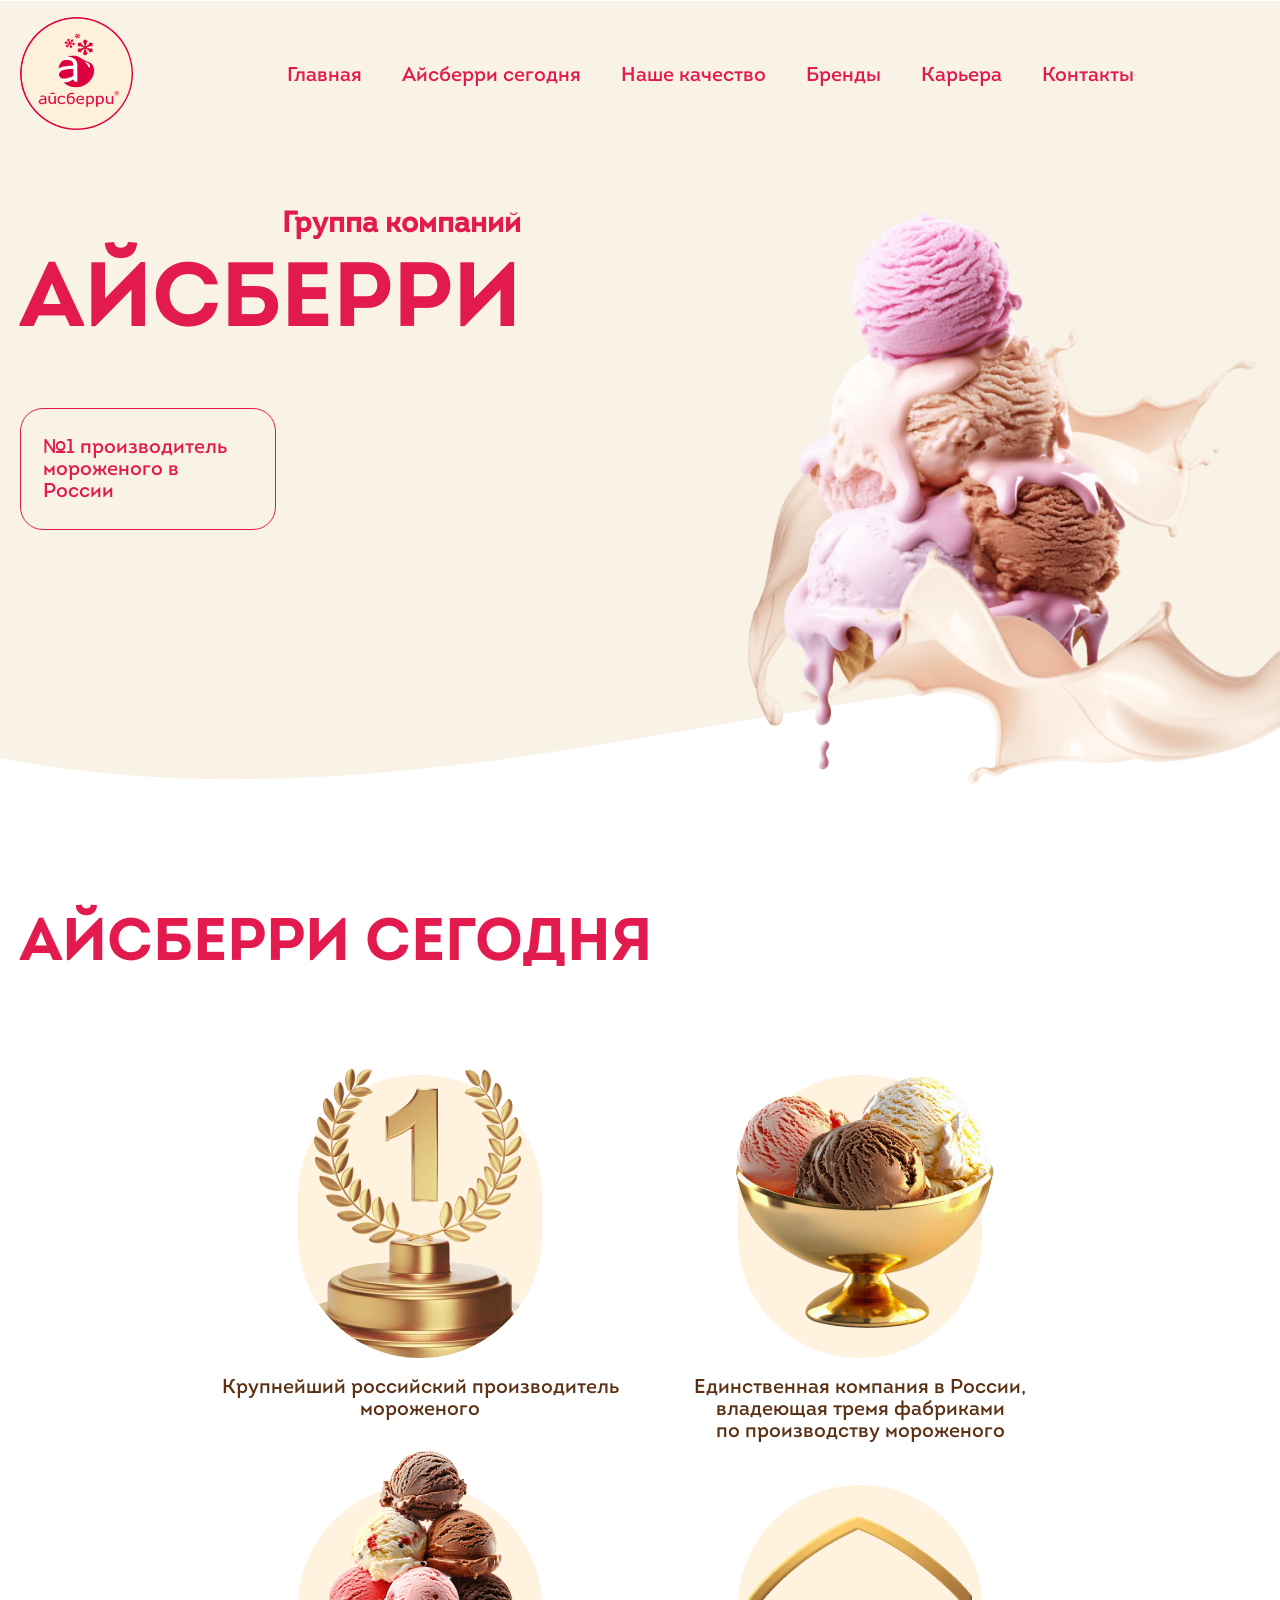
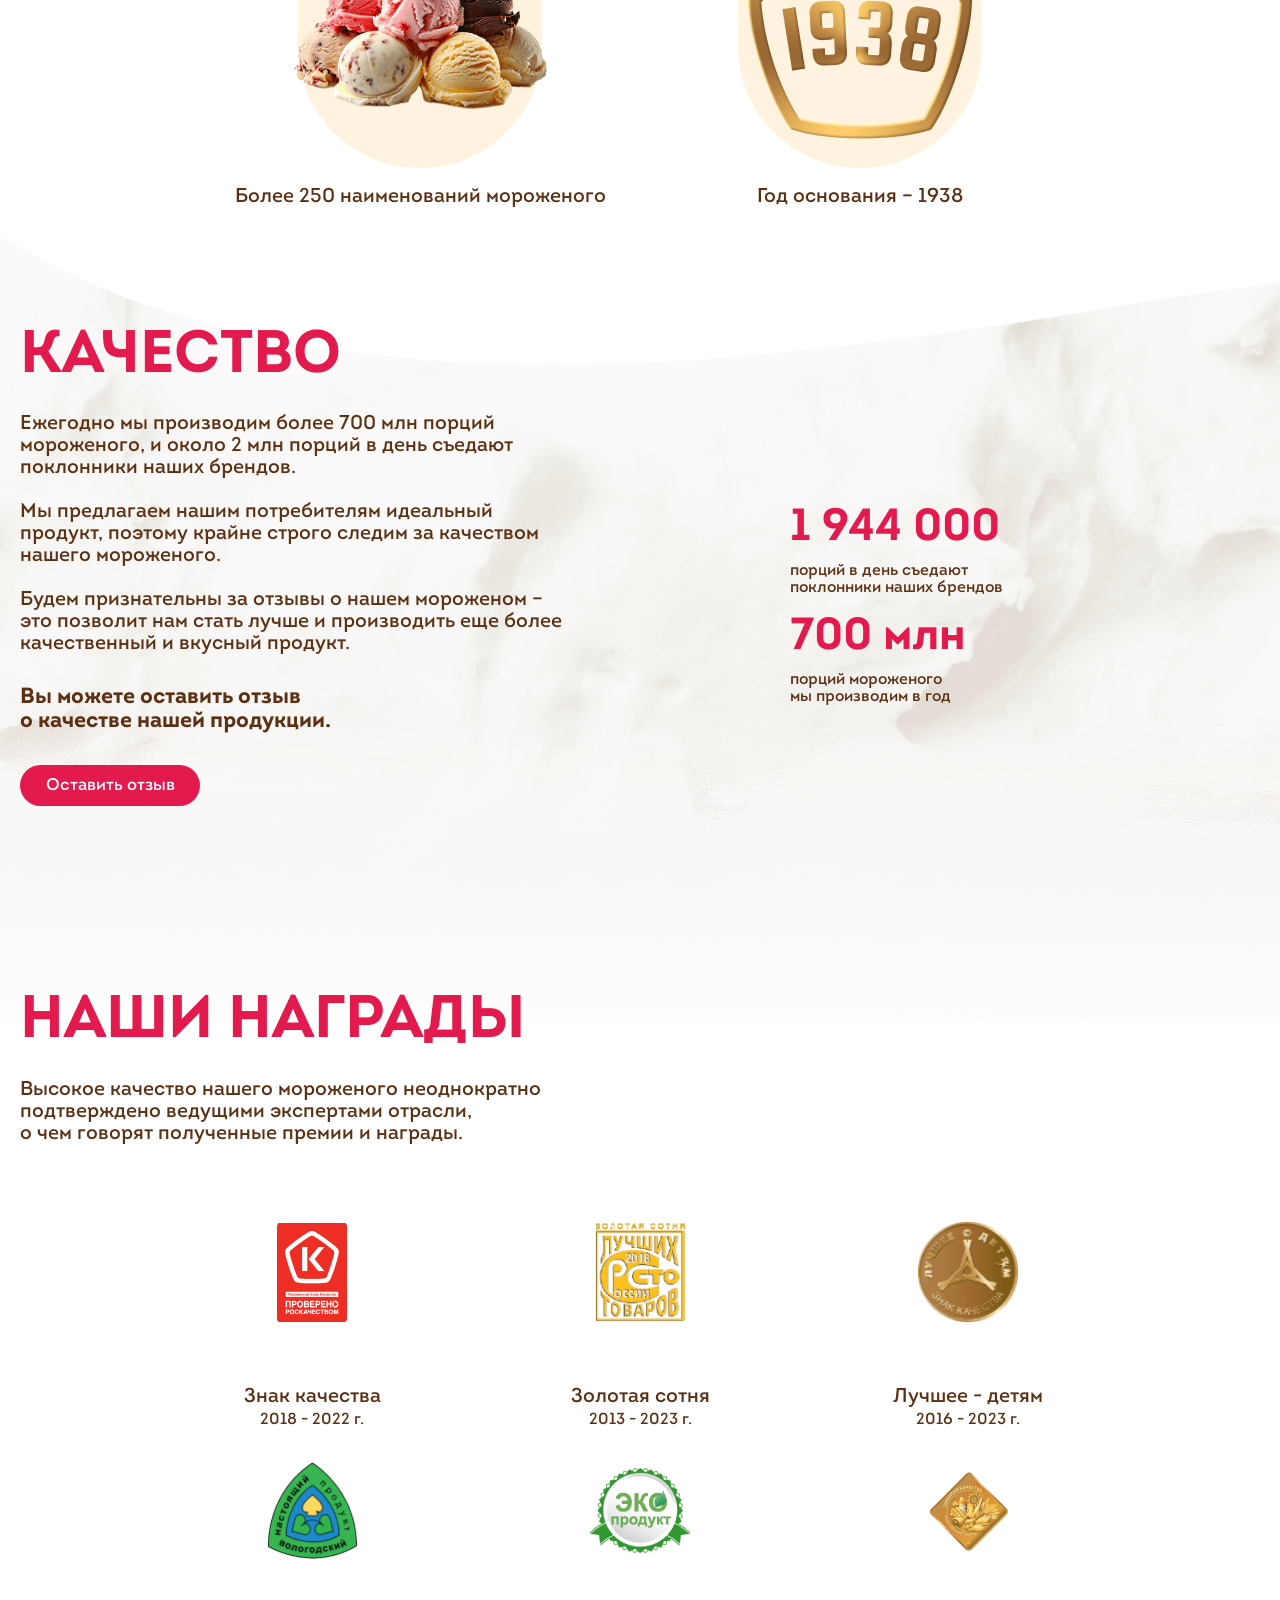
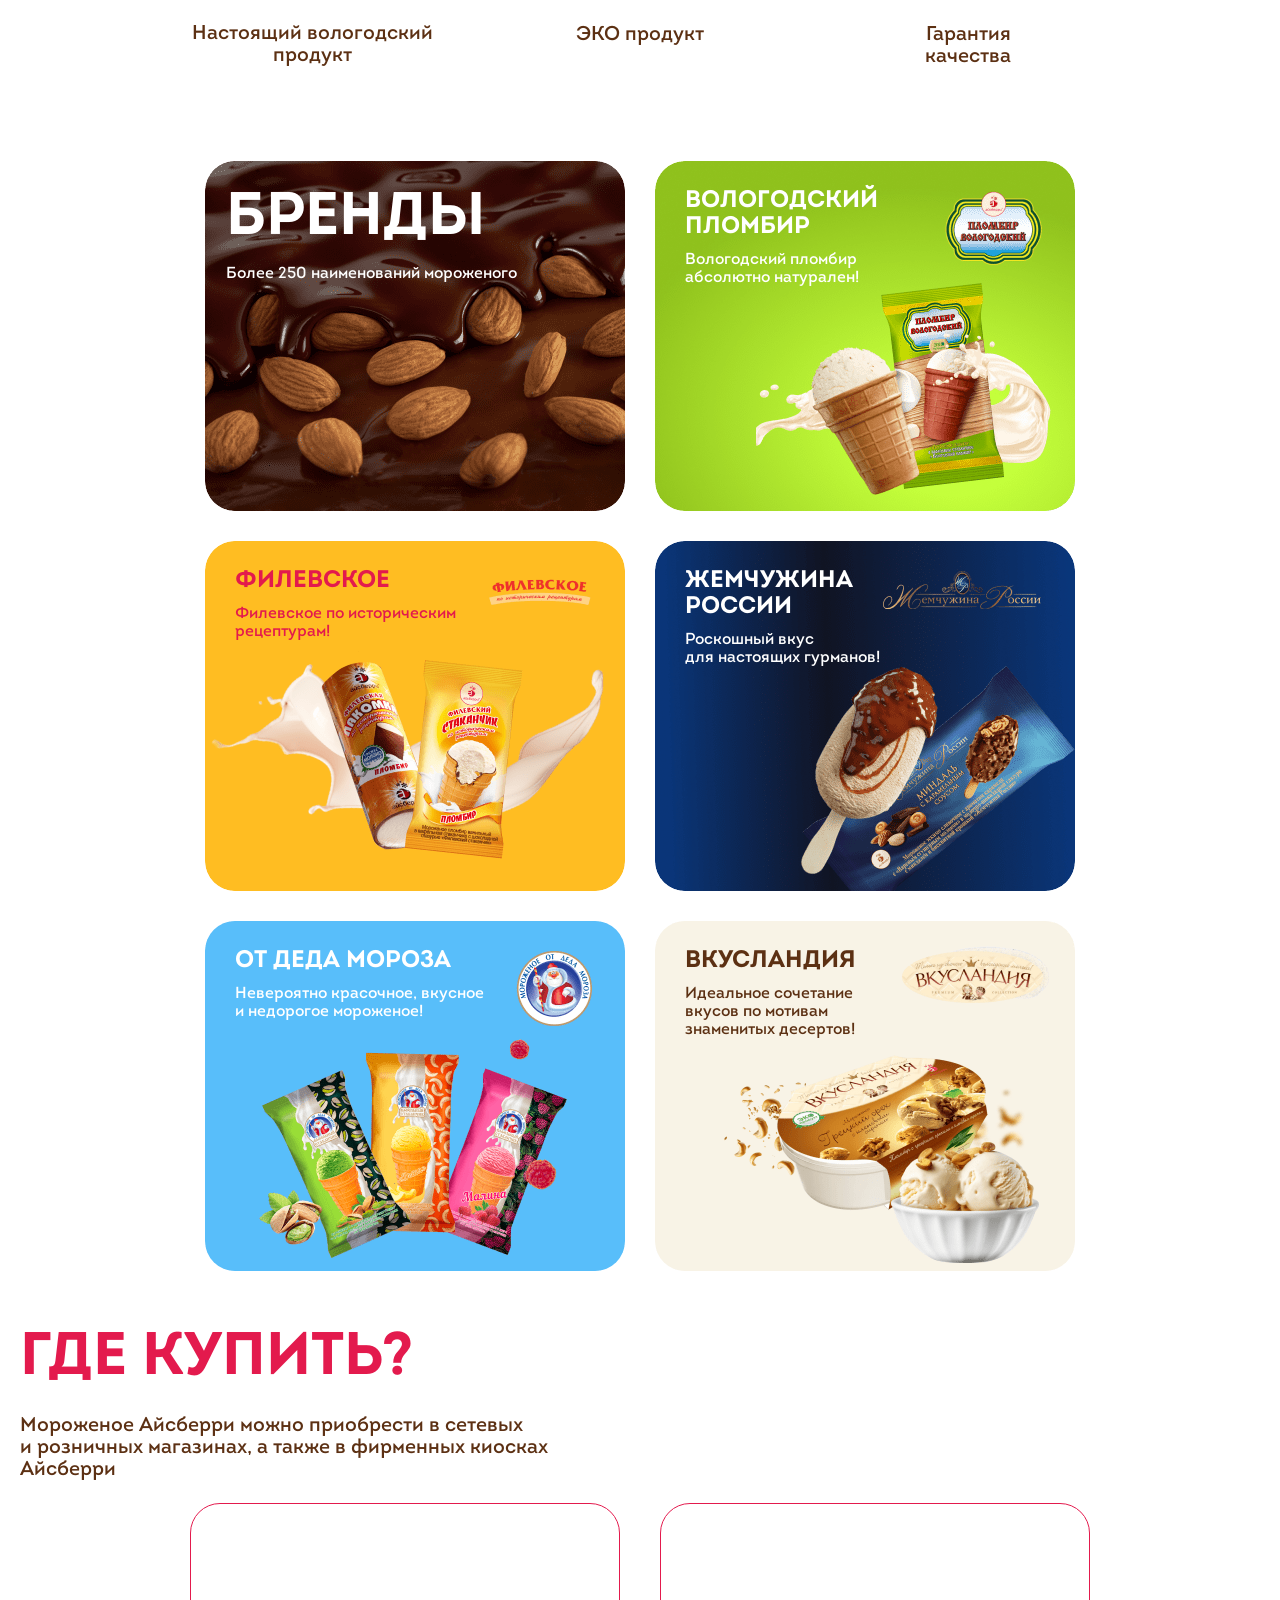
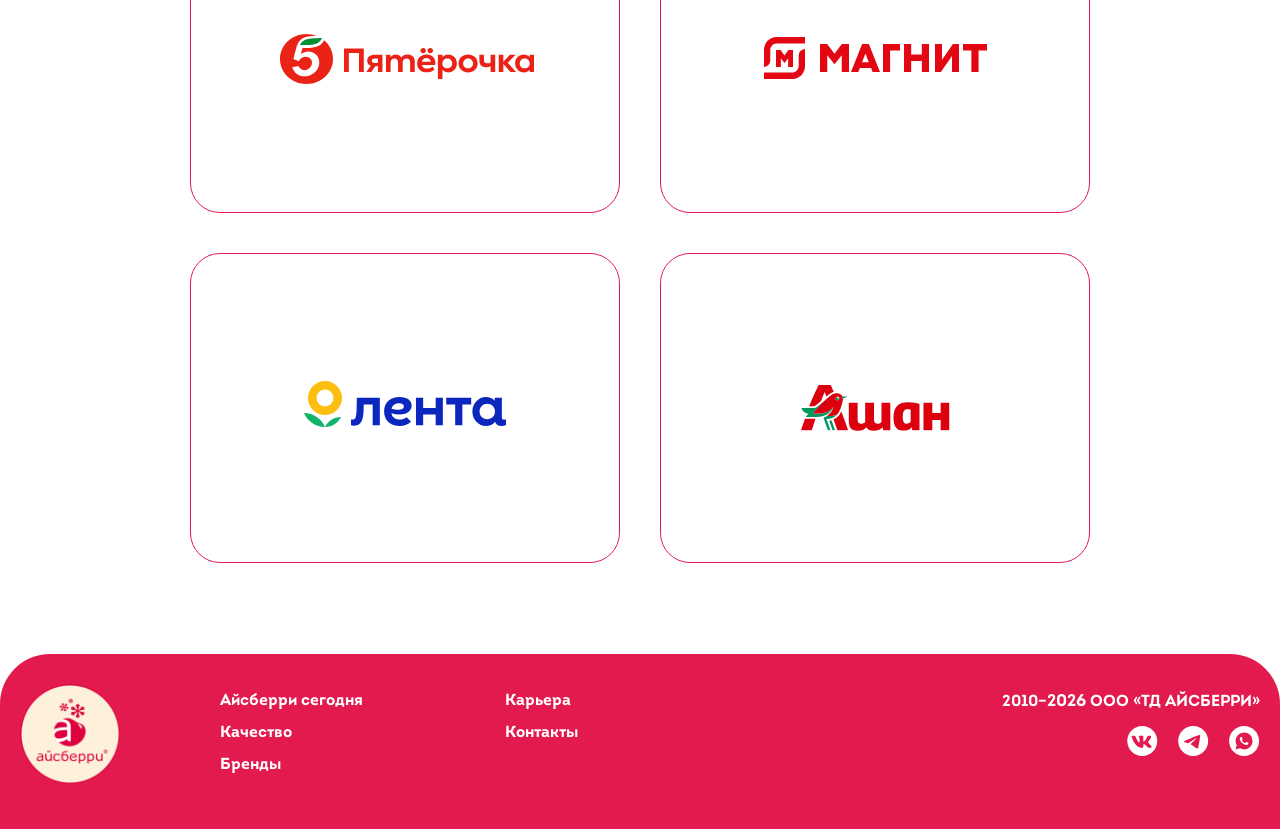
==== commit 7bb786ff: "initial" ====
--- a/index.html
+++ b/index.html
@@ -130,8 +130,8 @@
                         порций в день съедают поклонники наших брендов.</p>
                     <p class="quality__text">Мы предлагаем нашим потребителям идеальный продукт, поэтому крайне строго
                         следим за качеством нашего мороженого.</p>
-                    <p class="quality__text">Будем признательны за отзывы о нашем мороженом – это&nbsp;позволит нам
-                        стать лучше и производить еще более качественный и вкусный продукт.</p>
+                    <p class="quality__text">Будем признательны за отзывы о&nbsp;нашем&nbsp;мороженом –<br/>это&nbsp;позволит нам
+                        стать лучше и&nbsp;производить еще более качественный и&nbsp;вкусный продукт.</p>
                     <p class="quality__text quality__text_bold">Вы можете оставить отзыв о&nbsp;качестве нашей
                         продукции.</p>
                     <button class="quality__button button"><a href="/contacts.html" target="_blank">Оставить отзыв</a>
@@ -158,12 +158,12 @@
         </picture>
     </section>
     <section class="awards">
-        <div class="awards__container container">
+        <div class="awards__container container js-awards-parent">
             <h2 class="awards__title section-title">Наши награды</h2>
             <p class="awards__descr">Высокое качество нашего мороженого неоднократно подтверждено ведущими экспертами
                 отрасли, о&nbsp;чем&nbsp;говорят полученные премии и награды.</p>
             <div class="awards__swiper swiper js-awards-slider">
-                <ul class="awards__list swiper-wrapper">
+                <ul class="awards__list swiper-wrapper js-awards-content">
                     <li class="awards__list-item swiper-slide">
                         <picture>
                             <source
@@ -250,7 +250,7 @@
                     </li>
                 </ul>
             </div>
-            <div class="awards__slider-arrows slider-arrows slider-arrows_small">
+            <div class="awards__slider-arrows slider-arrows">
                 <div class="awards__slider-prev swiper-button-prev"></div>
                 <div class="awards__slider-next swiper-button-next"></div>
             </div>
@@ -292,19 +292,19 @@
                     </li>
                 </ul>
             </div>
-            <div class="brands__slider-arrows slider-arrows slider-arrows_small">
+            <div class="brands__slider-arrows slider-arrows slider-arrows_mobile">
                 <div class="brands__slider-prev swiper-button-prev"></div>
                 <div class="brands__slider-next swiper-button-next"></div>
             </div>
         </div>
     </section>
     <section class="buy">
-        <div class="buy__container container">
+        <div class="buy__container container js-buy-parent">
             <h2 class="buy__title section-title">Где купить?</h2>
             <p class="buy__descr">Мороженое Айсберри можно приобрести в сетевых и&nbsp;розничных магазинах, а также в
                 фирменных киосках Айсберри</p>
             <div class="buy__swiper swiper js-buy-slider">
-            <ul class="buy__list swiper-wrapper">
+            <ul class="buy__list swiper-wrapper js-buy-content">
                 <li class="buy__list-item swiper-slide">
                     <img
                             src="./img/buy-img-1.svg"
@@ -339,7 +339,7 @@
                 </li>
             </ul>
             </div>
-            <div class="buy__slider-arrows slider-arrows slider-arrows_small">
+            <div class="buy__slider-arrows slider-arrows">
                 <div class="buy__slider-prev swiper-button-prev"></div>
                 <div class="buy__slider-next swiper-button-next"></div>
             </div>
--- a/styles/main.min.css
+++ b/styles/main.min.css
@@ -1 +1 @@
-html{line-height:1.15;-webkit-text-size-adjust:100%}body{margin:0;position:relative;overflow-x:hidden;-webkit-overflow-scrolling:auto}main{display:block;min-height:100vh;margin-top:-134px}h1{font-size:2em;margin:0}ul{list-style-type:none;padding:0;margin:0}h2,p{margin:0}hr{-webkit-box-sizing:content-box;box-sizing:content-box;height:0;overflow:visible}code,kbd,pre,samp{font-family:monospace,monospace;font-size:1em}abbr[title]{border-bottom:none;text-decoration:underline;-webkit-text-decoration:underline dotted;text-decoration:underline dotted}b,strong{font-weight:bolder}small{font-size:80%}sub,sup{font-size:75%;line-height:0;position:relative;vertical-align:baseline}sub{bottom:-.25em}sup{top:-.5em}img{border-style:none}button,input,optgroup,select,textarea{font-family:inherit;font-size:100%;line-height:1.15;margin:0}button,input{overflow:visible}button,select{text-transform:none}[type=button],[type=reset],[type=submit],button{-webkit-appearance:button}[type=button]::-moz-focus-inner,[type=reset]::-moz-focus-inner,[type=submit]::-moz-focus-inner,button::-moz-focus-inner{border-style:none;padding:0}[type=button]:-moz-focusring,[type=reset]:-moz-focusring,[type=submit]:-moz-focusring,button:-moz-focusring{outline:ButtonText dotted 1px}fieldset{padding:.35em .75em .625em}legend{-webkit-box-sizing:border-box;box-sizing:border-box;color:inherit;display:table;max-width:100%;padding:0;white-space:normal}progress{vertical-align:baseline}textarea{overflow:auto}[type=checkbox],[type=radio]{-webkit-box-sizing:border-box;box-sizing:border-box;padding:0}[type=number]::-webkit-inner-spin-button,[type=number]::-webkit-outer-spin-button{height:auto}[type=search]{-webkit-appearance:textfield;outline-offset:-2px}[type=search]::-webkit-search-decoration{-webkit-appearance:none}::-webkit-file-upload-button{-webkit-appearance:button;font:inherit}details{display:block}summary{display:list-item}[hidden],template{display:none}@font-face{font-family:"Intro Black";src:url("/fonts/Intro Black/intro-black.eot");src:url("/fonts/Intro Black/intro-black.eot?#iefix") format("embedded-opentype"),url("/fonts/Intro Black/intro-black.otf") format("opentype"),url("/fonts/Intro Black/intro-black.svg") format("svg"),url("/fonts/Intro Black/intro-black.ttf") format("truetype"),url("/fonts/Intro Black/intro-black.woff") format("woff"),url("/fonts/Intro Black/intro-black.woff2") format("woff2");font-weight:900;font-style:normal}@font-face{font-family:"Intro Bold";src:url("/fonts/Intro Bold/intro-bold.eot");src:url("/fonts/Intro Bold/intro-bold.eot?#iefix") format("embedded-opentype"),url("/fonts/Intro Bold/intro-bold.otf") format("opentype"),url("/fonts/Intro Bold/intro-bold.svg") format("svg"),url("/fonts/Intro Bold/intro-bold.ttf") format("truetype"),url("/fonts/Intro Bold/intro-bold.woff") format("woff"),url("/fonts/Intro Bold/intro-bold.woff2") format("woff2");font-weight:700;font-style:normal}@font-face{font-family:"Intro Regular";src:url("/fonts/Intro Regular/intro-regular.eot");src:url("/fonts/Intro Regular/intro-regular.eot?#iefix") format("embedded-opentype"),url("/fonts/Intro Regular/intro-regular.otf") format("opentype"),url("/fonts/Intro Regular/intro-regular.svg") format("svg"),url("/fonts/Intro Regular/intro-regular.ttf") format("truetype"),url("/fonts/Intro Regular/intro-regular.woff") format("woff"),url("/fonts/Intro Regular/intro-regular.woff2") format("woff2");font-weight:400;font-style:normal}@font-face{font-family:"Rubik Regular";src:url(/fonts/Rubik/Rubik-Regular.eot);src:url(/fonts/Rubik/Rubik-Regular.eot?#iefix) format("embedded-opentype"),url(/fonts/Rubik/Rubik-Regular.ttf) format("truetype"),url(/fonts/Rubik/Rubik-Regular.woff) format("woff");font-weight:400;font-style:normal}@font-face{font-family:"Rubik Bold";src:url(/fonts/Rubik/Rubik-Bold.eot);src:url(/fonts/Rubik/Rubik-Bold.eot?#iefix) format("embedded-opentype"),url(/fonts/Rubik/Rubik-Bold.ttf) format("truetype"),url(/fonts/Rubik/Rubik-Bold.woff) format("woff");font-weight:700;font-style:normal}*{font-family:"Intro Regular"}*,:after,:before{-webkit-box-sizing:border-box;box-sizing:border-box}section{position:relative}p{color:#5c3013}.container{max-width:1340px;margin:0 auto;padding:0 20px;height:-webkit-max-content;height:-moz-max-content;height:max-content}.absolute-link{position:absolute;top:0;left:0;width:100%;height:100%;z-index:2}.main-title{font-family:"Intro Bold";font-weight:700;font-size:60px;line-height:66px;color:#e31a4d;text-transform:uppercase}.section-title{color:#e31a4d;font-family:"Intro Bold";font-size:60px;font-weight:700;line-height:66px;text-transform:uppercase}.button{background-color:#e31a4d;border-radius:55px;max-width:180px;width:100%;color:#fff;font-size:17px;font-weight:400;line-height:19px;border:none;outline:0;padding:11px;cursor:pointer;-webkit-transition:.3s linear;transition:.3s linear}.button:hover{opacity:.5}.button:hover a{opacity:1}.button a{color:inherit;text-decoration:none}a{background-color:transparent;-webkit-transition:.1s linear;transition:.1s linear}a:hover{opacity:.5}.visually-hidden{position:absolute!important;margin:0!important;padding:0!important;width:1px!important;height:1px!important;white-space:nowrap!important;clip-path:inset(100%)!important;clip:rect(0 0 0 0)!important;overflow:hidden!important}.hidden{display:none}.header{z-index:1000;position:relative}.header__container{display:-webkit-box;display:-ms-flexbox;display:flex;padding-top:17px;-webkit-box-align:center;-ms-flex-align:center;align-items:center}.header__img-wrapper{-webkit-box-flex:0;-ms-flex:0 1 140px;flex:0 1 140px;position:relative}.header__img-wrapper a,.header__img-wrapper img{border-radius:50%;max-width:113px}.header__nav-list{display:-webkit-box;display:-ms-flexbox;display:flex}.header__nav-list-item:not(:last-child){margin-right:40px}.header__nav-list-item a{font-size:20px;line-height:22px;color:#e31a4d;text-decoration:none}.header__mobile-menu-button-wrapper{width:30px;height:30px;display:none;margin-left:auto}.open.header__mobile-menu-button-wrapper{-webkit-transform:translateX(10px);transform:translateX(10px)}.header__mobile-menu-button{height:30px;width:5px;position:relative;cursor:pointer;-webkit-transition:.3s;transition:.3s;display:-webkit-box;display:-ms-flexbox;display:flex;-webkit-box-align:center;-ms-flex-align:center;align-items:center;-webkit-box-pack:center;-ms-flex-pack:center;justify-content:center}.header__mobile-menu-button::after,.header__mobile-menu-button::before{content:"";display:block;background-color:#e31a4d;height:100%;width:1px;position:absolute;top:0;-webkit-transition:width .1s,-webkit-transform .3s;transition:transform .3s,width .1s,-webkit-transform .3s}.header__mobile-menu-button::before{left:2px}.header__mobile-menu-button::after{left:2px;-webkit-transform:translateX(4px);transform:translateX(4px)}.header__mobile-menu-button:hover{opacity:.7}.open.header__mobile-menu-button-wrapper .header__mobile-menu-button{width:20px}.open.header__mobile-menu-button-wrapper .header__mobile-menu-button::before{-webkit-transform:translateX(0) rotate(45deg);transform:translateX(0) rotate(45deg);width:2px}.open.header__mobile-menu-button-wrapper .header__mobile-menu-button::after{-webkit-transform:translateX(0) rotate(-45deg);transform:translateX(0) rotate(-45deg);width:2px}.footer{background-color:#e31a4d;border-radius:50px 50px 0 0;font-size:16px;line-height:16px;color:#fff}.footer__container{padding-top:30px;padding-bottom:41px;display:-webkit-box;display:-ms-flexbox;display:flex}.footer__img-wrapper{position:relative;-webkit-box-flex:0;-ms-flex:0 1 200px;flex:0 1 200px}.footer__img-wrapper a,.footer__img-wrapper img{border-radius:50%;max-width:100px}.footer__nav-list{display:-webkit-box;display:-ms-flexbox;display:flex;-ms-flex-wrap:wrap;flex-wrap:wrap;-webkit-box-orient:vertical;-webkit-box-direction:normal;-ms-flex-direction:column;flex-direction:column;max-height:80px;-webkit-box-flex:0;-ms-flex:0 1 614px;flex:0 1 614px;margin-top:9px}.footer__nav-list-item:not(:nth-child(3n)){margin-bottom:16px}.footer__nav-list-item a{font-family:"Intro Bold";color:#fff;text-decoration:none}.footer__info{display:-webkit-box;display:-ms-flexbox;display:flex;-webkit-box-orient:vertical;-webkit-box-direction:normal;-ms-flex-direction:column;flex-direction:column;-webkit-box-align:end;-ms-flex-align:end;align-items:flex-end;-webkit-box-flex:1;-ms-flex:auto;flex:auto;margin-top:10px;text-align:right}.footer__info-title{font-family:"Intro Bold";font-weight:700;color:#fff}.footer__info-socials{display:-webkit-box;display:-ms-flexbox;display:flex;margin-top:15px}.footer__info-socials-item{border-radius:50%}.footer__info-socials-item:not(:last-child){margin-right:20px}.footer__info-socials-item img{width:31px;height:31px}.footer__info-logo,.footer__info-logo img{max-width:100px;width:100%}.slider-arrows{display:-webkit-box;display:-ms-flexbox;display:flex;-webkit-box-pack:justify;-ms-flex-pack:justify;justify-content:space-between;width:100%;max-width:110px}.slider-arrows_small{max-width:70px}.swiper-button-next,.swiper-button-prev{position:initial!important;top:initial!important;left:initial!important;right:initial!important;bottom:initial!important;display:block!important;width:48px!important;height:48px!important;margin:0!important;background:url(/img/slider-arrow.svg) center no-repeat;-webkit-transition:.2s linear;transition:.2s linear;border-radius:50%}.swiper-button-next::after,.swiper-button-prev::after{display:none}.swiper-button-next:hover,.swiper-button-prev:hover{opacity:.7}.swiper-slide{height:auto!important}.swiper-button-next{-webkit-transform:rotate(180deg);transform:rotate(180deg)}@media (min-width:767px){.footer__info-logo,.footer__info-logo img{display:none}}@media (min-width:1024px){.slider-arrows_small{display:none}}@media (min-width:1400px){.header__img-wrapper{-webkit-box-flex:0;-ms-flex:0 1 203px;flex:0 1 203px}.header__nav-list-item:not(:last-child){margin-right:90px}.footer__img-wrapper{-webkit-box-flex:0;-ms-flex:0 1 339px;flex:0 1 339px}}@media (max-width:1400px){.footer__nav-list{-webkit-box-flex:0;-ms-flex:0 1 500px;flex:0 1 500px}}@media (max-width:1024px){.header__img-wrapper a,.header__img-wrapper img{max-width:80px}.header__nav-list-item:not(:last-child){margin-right:24px}.header__nav-list-item a{font-size:14px}.swiper-button-next,.swiper-button-prev{width:30px!important;height:32px!important;background:url(/img/slider-arrow_mobile.svg) center no-repeat}}@media (max-width:767px){.section-title{font-size:28px;line-height:31px}.swiper{overflow:visible!important}.header__container{padding-top:10px}.header__img-wrapper a,.header__img-wrapper img{max-width:50px}.header__mobile-menu-button-wrapper{display:-webkit-box;display:-ms-flexbox;display:flex;-webkit-box-pack:center;-ms-flex-pack:center;justify-content:center}.header__top-contacts{-webkit-box-flex:1;-ms-flex:auto;flex:auto;-webkit-box-pack:end;-ms-flex-pack:end;justify-content:flex-end}.header__nav-list{-webkit-box-orient:vertical;-webkit-box-direction:normal;-ms-flex-direction:column;flex-direction:column;position:absolute;left:0;top:0;opacity:0;z-index:100;pointer-events:none;background-color:#fff;-webkit-transition:opacity .3s ease-out;transition:opacity .3s ease-out;padding:30px 0;margin-top:-1px;border-radius:0 0 20px 20px}.header__nav-list.open{opacity:1;pointer-events:auto}.header__tel{font-size:16px}.header__nav-list-item:not(:last-child){margin-bottom:30px}.footer{border-radius:30px 30px 0 0}.footer__container{padding-top:21px}.footer__img-wrapper{display:none}.footer__nav-list{max-height:initial}.footer__nav-list-item{margin-bottom:16px}.footer__info-title{font-size:14px;font-weight:400;line-height:14px;margin-top:6px}}@media (min-width:767px) and (max-width:1400px){.header__nav{margin:0 auto}}+@charset "UTF-8";html{line-height:1.15;-webkit-text-size-adjust:100%}body{margin:0;position:relative;overflow-x:hidden;-webkit-overflow-scrolling:auto}main{display:block;min-height:100vh;margin-top:-134px}h1{font-size:2em;margin:0}ul{list-style-type:none;padding:0;margin:0}h2,p{margin:0}hr{-webkit-box-sizing:content-box;box-sizing:content-box;height:0;overflow:visible}code,kbd,pre,samp{font-family:monospace,monospace;font-size:1em}abbr[title]{border-bottom:none;text-decoration:underline;-webkit-text-decoration:underline dotted;text-decoration:underline dotted}b,strong{font-weight:bolder}small{font-size:80%}sub,sup{font-size:75%;line-height:0;position:relative;vertical-align:baseline}sub{bottom:-.25em}sup{top:-.5em}img{border-style:none}button,input,optgroup,select,textarea{font-family:inherit;font-size:100%;line-height:1.15;margin:0}button,input{overflow:visible}button,select{text-transform:none}[type=button],[type=reset],[type=submit],button{-webkit-appearance:button}[type=button]::-moz-focus-inner,[type=reset]::-moz-focus-inner,[type=submit]::-moz-focus-inner,button::-moz-focus-inner{border-style:none;padding:0}[type=button]:-moz-focusring,[type=reset]:-moz-focusring,[type=submit]:-moz-focusring,button:-moz-focusring{outline:ButtonText dotted 1px}fieldset{padding:.35em .75em .625em}legend{-webkit-box-sizing:border-box;box-sizing:border-box;color:inherit;display:table;max-width:100%;padding:0;white-space:normal}progress{vertical-align:baseline}textarea{overflow:auto}[type=checkbox],[type=radio]{-webkit-box-sizing:border-box;box-sizing:border-box;padding:0}[type=number]::-webkit-inner-spin-button,[type=number]::-webkit-outer-spin-button{height:auto}[type=search]{-webkit-appearance:textfield;outline-offset:-2px}[type=search]::-webkit-search-decoration{-webkit-appearance:none}::-webkit-file-upload-button{-webkit-appearance:button;font:inherit}details{display:block}summary{display:list-item}[hidden],template{display:none}@font-face{font-family:"Intro Black";src:url("/fonts/Intro Black/intro-black.eot");src:url("/fonts/Intro Black/intro-black.eot?#iefix") format("embedded-opentype"),url("/fonts/Intro Black/intro-black.otf") format("opentype"),url("/fonts/Intro Black/intro-black.svg") format("svg"),url("/fonts/Intro Black/intro-black.ttf") format("truetype"),url("/fonts/Intro Black/intro-black.woff") format("woff"),url("/fonts/Intro Black/intro-black.woff2") format("woff2");font-weight:900;font-style:normal}@font-face{font-family:"Intro Bold";src:url("/fonts/Intro Bold/intro-bold.eot");src:url("/fonts/Intro Bold/intro-bold.eot?#iefix") format("embedded-opentype"),url("/fonts/Intro Bold/intro-bold.otf") format("opentype"),url("/fonts/Intro Bold/intro-bold.svg") format("svg"),url("/fonts/Intro Bold/intro-bold.ttf") format("truetype"),url("/fonts/Intro Bold/intro-bold.woff") format("woff"),url("/fonts/Intro Bold/intro-bold.woff2") format("woff2");font-weight:700;font-style:normal}@font-face{font-family:"Intro Regular";src:url("/fonts/Intro Regular/intro-regular.eot");src:url("/fonts/Intro Regular/intro-regular.eot?#iefix") format("embedded-opentype"),url("/fonts/Intro Regular/intro-regular.otf") format("opentype"),url("/fonts/Intro Regular/intro-regular.svg") format("svg"),url("/fonts/Intro Regular/intro-regular.ttf") format("truetype"),url("/fonts/Intro Regular/intro-regular.woff") format("woff"),url("/fonts/Intro Regular/intro-regular.woff2") format("woff2");font-weight:400;font-style:normal}@font-face{font-family:"Rubik Regular";src:url(/fonts/Rubik/Rubik-Regular.eot);src:url(/fonts/Rubik/Rubik-Regular.eot?#iefix) format("embedded-opentype"),url(/fonts/Rubik/Rubik-Regular.ttf) format("truetype"),url(/fonts/Rubik/Rubik-Regular.woff) format("woff");font-weight:400;font-style:normal}@font-face{font-family:"Rubik Bold";src:url(/fonts/Rubik/Rubik-Bold.eot);src:url(/fonts/Rubik/Rubik-Bold.eot?#iefix) format("embedded-opentype"),url(/fonts/Rubik/Rubik-Bold.ttf) format("truetype"),url(/fonts/Rubik/Rubik-Bold.woff) format("woff");font-weight:700;font-style:normal}*{font-family:"Intro Regular"}*,:after,:before{-webkit-box-sizing:border-box;box-sizing:border-box}section{position:relative}p{color:#5c3013}.container{max-width:1340px;margin:0 auto;padding:0 20px;height:-webkit-max-content;height:-moz-max-content;height:max-content}.absolute-link{position:absolute;top:0;left:0;width:100%;height:100%;z-index:2}.main-title{font-family:"Intro Bold";font-weight:700;font-size:60px;line-height:66px;color:#e31a4d;text-transform:uppercase}.section-title{color:#e31a4d;font-family:"Intro Bold";font-size:60px;font-weight:700;line-height:66px;text-transform:uppercase}.button{background-color:#e31a4d;border-radius:55px;max-width:180px;width:100%;color:#fff;font-size:17px;font-weight:400;line-height:19px;border:none;outline:0;padding:11px;cursor:pointer;-webkit-transition:.3s linear;transition:.3s linear}.button:hover{opacity:.5}.button:hover a{opacity:1}.button a{color:inherit;text-decoration:none}a{background-color:transparent;-webkit-transition:.1s linear;transition:.1s linear}a:hover{opacity:.5}.visually-hidden{position:absolute!important;margin:0!important;padding:0!important;width:1px!important;height:1px!important;white-space:nowrap!important;clip-path:inset(100%)!important;clip:rect(0 0 0 0)!important;overflow:hidden!important}.hidden{display:none}.header{z-index:1000;position:relative}.header__container{display:-webkit-box;display:-ms-flexbox;display:flex;padding-top:17px;-webkit-box-align:center;-ms-flex-align:center;align-items:center}.header__img-wrapper{-webkit-box-flex:0;-ms-flex:0 1 140px;flex:0 1 140px;position:relative}.header__img-wrapper a,.header__img-wrapper img{border-radius:50%;max-width:113px}.header__nav-list{display:-webkit-box;display:-ms-flexbox;display:flex}.header__nav-list-item:not(:last-child){margin-right:40px}.header__nav-list-item a{font-size:20px;line-height:22px;color:#e31a4d;text-decoration:none}.header__mobile-menu-button-wrapper{width:30px;height:30px;display:none;margin-left:auto}.open.header__mobile-menu-button-wrapper{-webkit-transform:translateX(10px);transform:translateX(10px)}.header__mobile-menu-button{height:30px;width:5px;position:relative;cursor:pointer;-webkit-transition:.3s;transition:.3s;display:-webkit-box;display:-ms-flexbox;display:flex;-webkit-box-align:center;-ms-flex-align:center;align-items:center;-webkit-box-pack:center;-ms-flex-pack:center;justify-content:center}.header__mobile-menu-button::after,.header__mobile-menu-button::before{content:"";display:block;background-color:#e31a4d;height:100%;width:1px;position:absolute;top:0;-webkit-transition:width .1s,-webkit-transform .3s;transition:transform .3s,width .1s,-webkit-transform .3s}.header__mobile-menu-button::before{left:2px}.header__mobile-menu-button::after{left:2px;-webkit-transform:translateX(4px);transform:translateX(4px)}.header__mobile-menu-button:hover{opacity:.7}.open.header__mobile-menu-button-wrapper .header__mobile-menu-button{width:20px}.open.header__mobile-menu-button-wrapper .header__mobile-menu-button::before{-webkit-transform:translateX(0) rotate(45deg);transform:translateX(0) rotate(45deg);width:2px}.open.header__mobile-menu-button-wrapper .header__mobile-menu-button::after{-webkit-transform:translateX(0) rotate(-45deg);transform:translateX(0) rotate(-45deg);width:2px}.footer{background-color:#e31a4d;border-radius:50px 50px 0 0;font-size:16px;line-height:16px;color:#fff;z-index:1000;position:relative}.footer__container{padding-top:30px;padding-bottom:41px;display:-webkit-box;display:-ms-flexbox;display:flex}.footer__img-wrapper{position:relative;-webkit-box-flex:0;-ms-flex:0 1 200px;flex:0 1 200px}.footer__img-wrapper a,.footer__img-wrapper img{border-radius:50%;max-width:100px}.footer__nav-list{display:-webkit-box;display:-ms-flexbox;display:flex;-ms-flex-wrap:wrap;flex-wrap:wrap;-webkit-box-orient:vertical;-webkit-box-direction:normal;-ms-flex-direction:column;flex-direction:column;max-height:80px;-webkit-box-flex:0;-ms-flex:0 1 614px;flex:0 1 614px;margin-top:9px}.footer__nav-list-item:not(:nth-child(3n)){margin-bottom:16px}.footer__nav-list-item a{font-family:"Intro Bold";color:#fff;text-decoration:none}.footer__info{display:-webkit-box;display:-ms-flexbox;display:flex;-webkit-box-orient:vertical;-webkit-box-direction:normal;-ms-flex-direction:column;flex-direction:column;-webkit-box-align:end;-ms-flex-align:end;align-items:flex-end;-webkit-box-flex:1;-ms-flex:auto;flex:auto;margin-top:10px;text-align:right}.footer__info-title{font-family:"Intro Bold";font-weight:700;color:#fff}.footer__info-socials{display:-webkit-box;display:-ms-flexbox;display:flex;margin-top:15px}.footer__info-socials-item{border-radius:50%}.footer__info-socials-item:not(:last-child){margin-right:20px}.footer__info-socials-item img{width:31px;height:31px}.footer__info-logo,.footer__info-logo img{max-width:100px;width:100%}.slider-arrows{-webkit-box-pack:justify;-ms-flex-pack:justify;justify-content:space-between;width:100%;max-width:110px}.active .slider-arrows{display:-webkit-box;display:-ms-flexbox;display:flex}.swiper-button-next,.swiper-button-prev{position:initial!important;top:initial!important;left:initial!important;right:initial!important;bottom:initial!important;display:block!important;width:48px!important;height:48px!important;margin:0!important;background:url(/img/slider-arrow.svg) center no-repeat;-webkit-transition:.2s linear;transition:.2s linear;border-radius:50%}.swiper-button-next::after,.swiper-button-prev::after{display:none}.swiper-button-next:hover,.swiper-button-prev:hover{opacity:.7}.swiper{overflow:visible!important}.swiper-slide{height:auto!important}.swiper-button-next{-webkit-transform:rotate(180deg);transform:rotate(180deg)}@media (min-width:767px){.footer__info-logo,.footer__info-logo img{display:none}}@media (min-width:1024px){.slider-arrows{display:none}}@media (min-width:1400px){.header__img-wrapper{-webkit-box-flex:0;-ms-flex:0 1 203px;flex:0 1 203px}.header__nav-list-item:not(:last-child){margin-right:90px}.footer__img-wrapper{-webkit-box-flex:0;-ms-flex:0 1 339px;flex:0 1 339px}}@media (max-width:1400px){.footer__nav-list{-webkit-box-flex:0;-ms-flex:0 1 500px;flex:0 1 500px}}@media (max-width:1024px){.header__img-wrapper a,.header__img-wrapper img{max-width:80px}.header__nav-list-item:not(:last-child){margin-right:24px}.header__nav-list-item a{font-size:14px}.slider-arrows{max-width:70px;display:-webkit-box;display:-ms-flexbox;display:flex}.swiper-button-next,.swiper-button-prev{width:30px!important;height:32px!important;background:url(/img/slider-arrow_mobile.svg) center no-repeat}}@media (max-width:767px){.section-title{font-size:28px;line-height:31px}.header__container{padding-top:10px}.header__img-wrapper a,.header__img-wrapper img{max-width:50px}.header__mobile-menu-button-wrapper{display:-webkit-box;display:-ms-flexbox;display:flex;-webkit-box-pack:center;-ms-flex-pack:center;justify-content:center}.header__top-contacts{-webkit-box-flex:1;-ms-flex:auto;flex:auto;-webkit-box-pack:end;-ms-flex-pack:end;justify-content:flex-end}.header__nav-list{-webkit-box-orient:vertical;-webkit-box-direction:normal;-ms-flex-direction:column;flex-direction:column;position:absolute;left:0;top:0;opacity:0;z-index:100;pointer-events:none;background-color:#fff;-webkit-transition:opacity .3s ease-out;transition:opacity .3s ease-out;padding:30px 0;margin-top:-1px;border-radius:0 0 20px 20px}.header__nav-list.open{opacity:1;pointer-events:auto}.header__tel{font-size:16px}.header__nav-list-item:not(:last-child){margin-bottom:30px}.footer{border-radius:30px 30px 0 0}.footer__container{padding-top:21px}.footer__img-wrapper{display:none}.footer__nav-list{max-height:initial}.footer__nav-list-item{margin-bottom:16px}.footer__info-title{font-size:14px;font-weight:400;line-height:14px;margin-top:6px}}@media (min-width:767px) and (max-width:1400px){.header__nav{margin:0 auto}}
--- a/styles/pages/index.min.css
+++ b/styles/pages/index.min.css
@@ -1 +1 @@
-.hero{background:url(/img/hero-bg.svg) 0 100% no-repeat;background-size:cover;padding-top:94px;padding-bottom:250px}.hero__container{display:-webkit-box;display:-ms-flexbox;display:flex;position:relative}.hero__info{margin-top:114px}.hero__info-subtitle{color:#e31a4d;font-size:29px;font-weight:700;line-height:31.9px;text-align:right}.hero__info-title{color:#e31a4d;font-size:91px;font-weight:700;line-height:126px;text-transform:uppercase;font-family:"Intro Bold"}.hero__info-descr{color:#e31a4d;font-size:20px;font-weight:400;line-height:22px;border:1px solid #e31a4d;border-radius:23px;max-width:256px;width:100%;margin-top:41px;padding:26px 22px}.hero__info-descr span{font-family:"Rubik Regular"}.hero__info-img{position:absolute;width:100%}.today{margin-top:132px}.today__title{margin-bottom:55px}.today__list{display:-webkit-box;display:-ms-flexbox;display:flex;-ms-flex-wrap:wrap;flex-wrap:wrap;-webkit-box-pack:center;-ms-flex-pack:center;justify-content:center}.today__list-item{display:-webkit-box;display:-ms-flexbox;display:flex;-webkit-box-orient:vertical;-webkit-box-direction:normal;-ms-flex-direction:column;flex-direction:column;-webkit-box-flex:0;-ms-flex:0 1 420px;flex:0 1 420px;-webkit-box-align:center;-ms-flex-align:center;align-items:center}.today__list-item:not(:last-child){margin-right:20px}.today__list-text{font-size:20px;font-weight:400;line-height:22px;text-align:center;margin-top:13px}.quality{background-size:cover;padding:191px 0 295px}.quality__title{margin-bottom:23px}.quality__content{display:-webkit-box;display:-ms-flexbox;display:flex;max-width:1000px;width:100%;-webkit-box-pack:justify;-ms-flex-pack:justify;justify-content:space-between;-webkit-box-align:center;-ms-flex-align:center;align-items:center;margin-top:-75px}.quality__content-item:first-child{-webkit-box-flex:0;-ms-flex:0 1 558px;flex:0 1 558px}.quality__content-item:last-child{-webkit-box-flex:0;-ms-flex:0 1 230px;flex:0 1 230px;margin-top:80px}.quality__text{font-size:20px;font-weight:400;line-height:22px;text-align:left}.quality__text:not(.quality__text_bold){margin-bottom:22px}.quality__text_bold{font-family:"Intro Bold";font-size:22px;font-weight:700;line-height:24.2px;margin-top:31px;max-width:390px;width:100%;margin-bottom:31px}.quality__subtitle{font-family:"Intro Bold";font-size:45px;font-weight:700;line-height:49px;color:#e31a4d}.quality__descr{font-size:16px;font-weight:400;line-height:17.6px;margin-top:10px}.quality__descr:not(:last-child){margin-bottom:15px}.quality__decor{position:absolute;bottom:-170px;right:0}.awards{margin-top:-112px}.awards__descr{font-size:20px;font-weight:400;line-height:22px;max-width:550px;width:100%;margin:24px 0 77px}.awards__list{display:-webkit-box;display:-ms-flexbox;display:flex}.awards__list-item{display:-webkit-box;display:-ms-flexbox;display:flex;-webkit-box-orient:vertical;-webkit-box-direction:normal;-ms-flex-direction:column;flex-direction:column;-webkit-box-align:center;-ms-flex-align:center;align-items:center;max-width:190px;width:100%}.awards__list-item:not(:last-child){margin-right:31px}.awards__list-text{font-size:20px;font-weight:400;line-height:22px;text-align:center;margin-top:58px}.awards__list-text span{font-size:16px;line-height:18px}.awards__slider-arrows{margin-top:19px}.brands{margin-top:63px}.brands__title{text-transform:uppercase;font-family:"Intro Bold";font-size:24px;font-weight:700;line-height:26px;color:#fff;max-width:230px;width:100%;margin-bottom:11px}.brands__descr{font-size:16px;font-weight:400;line-height:18px;color:#fff}.brands__list{display:-webkit-box;display:-ms-flexbox;display:flex}.brands__list-item{max-width:420px;width:100%;background-size:cover;border-radius:30px;overflow:hidden;padding:27px 30px;min-height:350px;margin-bottom:20px;-webkit-transition:.2s linear;transition:.2s linear;position:relative}.brands__list-item_main{background:url(/img/brands-bg-1.png) center no-repeat;background-size:cover;padding:25px 21px}.brands__list-item_main .brands__title{font-size:60px;line-height:66px;margin-bottom:13px}.brands__list-item_plombir{background:url(/img/brands-bg-2.png) center no-repeat;background-size:cover}.brands__list-item_filevskoe{background:url(/img/brands-bg-3.png) center no-repeat;background-size:cover}.brands__list-item_filevskoe .brands__descr,.brands__list-item_filevskoe .brands__title{color:#e31a4d}.brands__list-item_jemchujuna{background:url(/img/brands-bg-4.png) center no-repeat;background-size:cover}.brands__list-item_ded-moroz{background:url(/img/brands-bg-5.png) center no-repeat;background-size:cover}.brands__list-item_vkuslandia{background:url(/img/brands-bg-6.png) center no-repeat;background-size:cover}.brands__list-item_vkuslandia .brands__descr,.brands__list-item_vkuslandia .brands__title{color:#5c3013}.buy{margin:25px 0 51px}.buy__descr{font-size:20px;font-weight:400;line-height:22px;max-width:626px;width:100%;margin:23px 0 22px}.buy__list{display:-webkit-box;display:-ms-flexbox;display:flex}.buy__list-item{max-width:310px;width:100%;border:1px solid #e31a4d;border-radius:30px;display:-webkit-box;display:-ms-flexbox;display:flex;-webkit-box-align:center;-ms-flex-align:center;align-items:center;-webkit-box-pack:center;-ms-flex-pack:center;justify-content:center;min-height:310px;margin-bottom:20px;margin-right:20px}@media (min-width:767px){.quality__decor{display:none}}@media (min-width:768px){.quality{background:url(/img/quality-bg.png) 100% -5px no-repeat}}@media (-webkit-min-device-pixel-ratio:2) and (min-width:768px),(min-resolution:192dpi) and (min-width:768px){.quality{background:url(/img/quality-bg@2x.png) 100% -5px no-repeat}}@media (min-width:1024px){.brands__list{-ms-flex-wrap:wrap;flex-wrap:wrap}.brands__list-item:hover{scale:1.05}}@media (min-width:1400px){.hero__info-title{font-size:126px}.hero__info-img{max-width:892px;right:-169px}.today__list-item{-webkit-box-flex:0;-ms-flex:0 1 310px;flex:0 1 310px}.today__list-item:nth-child(even){margin-top:50px}.brands__list-item:not(:nth-child(3n)){margin-right:20px}}@media (max-width:1024px){.hero__info-img{right:-72px;max-width:500px;bottom:-268px}.quality__content-item:first-child{-webkit-box-flex:0;-ms-flex:0 1 450px;flex:0 1 450px}.awards__list-item{max-width:100%}.awards__list-item:not(:last-child){margin-right:initial}.brands__list-item,.buy__list-item{max-width:100%}}@media (max-width:767px){.hero{padding-bottom:411px;background-position:81% 0}.hero__container{-webkit-box-orient:vertical;-webkit-box-direction:normal;-ms-flex-direction:column;flex-direction:column}.hero__info{margin-top:73px;max-width:331px}.hero__info-subtitle{font-size:20px;line-height:20px}.hero__info-title{font-size:60px;line-height:66px}.hero__info-descr{margin-top:26px}.hero__info-img{width:455px;bottom:-378px;right:-85px}.today{margin-top:2px}.today__title{text-align:center;margin-bottom:20px}.today__list-item:not(:last-child){margin-right:0;margin-bottom:23px}.today__list-text{max-width:310px;width:100%}.quality{background:url(/img/quality-mobile-bg.png) center no-repeat;padding:0 0 21px;margin:55px 0 169px;border-radius:30px}.quality__title{margin-top:29px;margin-bottom:30px}.quality__content{margin-top:0;max-width:100%;-webkit-box-orient:vertical;-webkit-box-direction:normal;-ms-flex-direction:column;flex-direction:column}.quality__content-item:last-child{margin-top:33px;display:-webkit-box;display:-ms-flexbox;display:flex;-webkit-box-orient:vertical;-webkit-box-direction:normal;-ms-flex-direction:column;flex-direction:column;-webkit-box-align:center;-ms-flex-align:center;align-items:center;text-align:center}.quality__content-item:first-child,.quality__content-item:last-child{-webkit-box-flex:0;-ms-flex:0 1 100%;flex:0 1 100%}.quality__text{font-size:16px;line-height:18px}.quality__text:not(.quality__text_bold){margin-bottom:18px}.quality__text_bold{font-size:20px;line-height:20px}.quality__descr{max-width:230px;width:100%}.awards{margin-top:0}.awards__descr{font-size:16px;line-height:18px;margin:19px 0 60px}.awards__list-item img{max-width:80px;width:100%}.brands{margin-top:30px}.brands__title{font-size:18px;line-height:110%}.brands__descr{font-size:16px;max-width:182px;width:100%}.brands__list-item_main .brands__title{font-size:28px;line-height:31px}.buy{margin:29px 0}.buy__descr{margin:11px 0 22px}}@media (-webkit-min-device-pixel-ratio:2) and (max-width:767px),(min-resolution:192dpi) and (max-width:767px){.quality{background:url(/img/quality-mobile-bg@2x.png) center no-repeat;padding:0 0 21px;margin:55px 0 169px;border-radius:30px}}@media (max-width:350px){.hero__info-title{font-size:50px}}@media (min-width:1024px) and (max-width:1400px){.hero__info-img{bottom:-268px;max-width:738px;right:-160px}.awards__list{-webkit-box-pack:center;-ms-flex-pack:center;justify-content:center;-ms-flex-wrap:wrap;flex-wrap:wrap}.awards__list-item{max-width:310px}.awards__list-item:not(:last-child){margin-bottom:31px}.awards__list-item:nth-child(3n){margin-right:0}.brands__list{-webkit-box-pack:center;-ms-flex-pack:center;justify-content:center}.brands__list-item{margin-bottom:30px}.brands__list-item:nth-child(odd){margin-right:30px}.buy__list{-webkit-box-pack:center;-ms-flex-pack:center;justify-content:center;-ms-flex-wrap:wrap;flex-wrap:wrap}.buy__list-item{margin-right:0;max-width:430px;margin-bottom:40px}.buy__list-item:nth-child(odd){margin-right:40px}}@media (-webkit-min-device-pixel-ratio:2),(min-resolution:192dpi){.quality{background-size:cover}.brands__list-item_main{background:url(/img/brands-bg-1@2x.png) center no-repeat;background-size:cover}.brands__list-item_plombir{background:url(/img/brands-bg-2@2x.png) center no-repeat;background-size:cover}.brands__list-item_filevskoe{background:url(/img/brands-bg-3@2x.png) center no-repeat;background-size:cover}.brands__list-item_jemchujuna{background:url(/img/brands-bg-4@2x.png) center no-repeat;background-size:cover}.brands__list-item_ded-moroz{background:url(/img/brands-bg-5@2x.png) center no-repeat;background-size:cover}.brands__list-item_vkuslandia{background:url(/img/brands-bg-6@2x.png) center no-repeat;background-size:cover}}+@charset "UTF-8";.hero{background:url(/img/hero-bg.svg) 0 100% no-repeat;background-size:cover;padding-top:94px;padding-bottom:250px}.hero__container{display:-webkit-box;display:-ms-flexbox;display:flex;position:relative}.hero__info{margin-top:114px}.hero__info-subtitle{color:#e31a4d;font-size:29px;font-weight:700;line-height:31.9px;text-align:right}.hero__info-title{color:#e31a4d;font-size:91px;font-weight:700;line-height:126px;text-transform:uppercase;font-family:"Intro Bold"}.hero__info-descr{color:#e31a4d;font-size:20px;font-weight:400;line-height:22px;border:1px solid #e31a4d;border-radius:23px;max-width:256px;width:100%;margin-top:41px;padding:26px 22px}.hero__info-descr span{font-family:"Rubik Regular"}.hero__info-img{position:absolute;width:100%}.today{margin-top:132px;z-index:1}.today__title{margin-bottom:55px}.today__list{display:-webkit-box;display:-ms-flexbox;display:flex;-ms-flex-wrap:wrap;flex-wrap:wrap;-webkit-box-pack:center;-ms-flex-pack:center;justify-content:center}.today__list-item{display:-webkit-box;display:-ms-flexbox;display:flex;-webkit-box-orient:vertical;-webkit-box-direction:normal;-ms-flex-direction:column;flex-direction:column;-webkit-box-flex:0;-ms-flex:0 1 420px;flex:0 1 420px;-webkit-box-align:center;-ms-flex-align:center;align-items:center}.today__list-item:nth-child(odd){margin-right:20px}.today__list-text{font-size:20px;font-weight:400;line-height:22px;text-align:center;margin-top:13px}.quality{background-repeat:no-repeat;background-position:100% -5px;background-size:cover;padding:191px 0 295px}.quality::after{bottom:-33px}.quality::before{top:-33px}.quality__title{margin-bottom:23px}.quality__content{display:-webkit-box;display:-ms-flexbox;display:flex;max-width:1000px;width:100%;-webkit-box-pack:justify;-ms-flex-pack:justify;justify-content:space-between;-webkit-box-align:center;-ms-flex-align:center;align-items:center;margin-top:-75px}.quality__content-item:first-child{-webkit-box-flex:0;-ms-flex:0 1 558px;flex:0 1 558px}.quality__content-item:last-child{-webkit-box-flex:0;-ms-flex:0 1 230px;flex:0 1 230px;margin-top:80px}.quality__text{font-size:20px;font-weight:400;line-height:22px;text-align:left}.quality__text:not(.quality__text_bold){margin-bottom:22px}.quality__text_bold{font-family:"Intro Bold";font-size:22px;font-weight:700;line-height:24.2px;margin-top:31px;max-width:390px;width:100%;margin-bottom:31px}.quality__subtitle{font-family:"Intro Bold";font-size:45px;font-weight:700;line-height:49px;color:#e31a4d}.quality__descr{font-size:16px;font-weight:400;line-height:17.6px;margin-top:10px}.quality__descr:not(:last-child){margin-bottom:15px}.quality__decor{position:absolute;bottom:-170px;right:0}.awards{margin-top:-112px}.awards__container{overflow:hidden}.awards__descr{font-size:20px;font-weight:400;line-height:22px;max-width:550px;width:100%;margin:24px 0 77px}.awards__list{display:-webkit-box;display:-ms-flexbox;display:flex}.awards__list-item{display:-webkit-box;display:-ms-flexbox;display:flex;-webkit-box-orient:vertical;-webkit-box-direction:normal;-ms-flex-direction:column;flex-direction:column;-webkit-box-align:center;-ms-flex-align:center;align-items:center;max-width:210px;width:100%}.awards__list-item:not(:last-child){margin-right:11px}.awards__list-text{font-size:20px;font-weight:400;line-height:22px;text-align:center;margin-top:58px}.awards__list-text span{font-size:16px;line-height:18px}.awards__slider-arrows{margin-top:19px}.brands{margin-top:63px}.brands__title{text-transform:uppercase;font-family:"Intro Bold";font-size:24px;font-weight:700;line-height:26px;color:#fff;max-width:230px;width:100%;margin-bottom:11px}.brands__descr{font-size:16px;font-weight:400;line-height:18px;color:#fff}.brands__list{display:-webkit-box;display:-ms-flexbox;display:flex}.brands__list-item{max-width:420px;width:100%;background-size:cover;border-radius:30px;padding:27px 30px;min-height:350px;margin-bottom:20px;-webkit-transition:.2s linear;transition:.2s linear;position:relative}.brands__list-item_main{background-image:url(/img/brands-bg-1.png);background-repeat:no-repeat;background-position:center;background-size:cover;padding:25px 21px}.brands__list-item_main .brands__title{font-size:60px;line-height:66px;margin-bottom:13px}.brands__list-item_plombir{background-image:url(/img/brands-bg-2.png);background-repeat:no-repeat;background-position:center;background-size:cover}.brands__list-item_filevskoe{background-image:url(/img/brands-bg-3.png);background-repeat:no-repeat;background-position:center;background-size:cover}.brands__list-item_filevskoe .brands__descr,.brands__list-item_filevskoe .brands__title{color:#e31a4d}.brands__list-item_jemchujuna{background-image:url(/img/brands-bg-4.png);background-repeat:no-repeat;background-position:center;background-size:cover}.brands__list-item_ded-moroz{background-image:url(/img/brands-bg-5.png);background-repeat:no-repeat;background-position:center;background-size:cover}.brands__list-item_vkuslandia{background-image:url(/img/brands-bg-6.png);background-repeat:no-repeat;background-position:center;background-size:cover}.brands__list-item_vkuslandia .brands__descr,.brands__list-item_vkuslandia .brands__title{color:#5c3013}.buy{margin:25px 0 51px}.buy__container{overflow:hidden}.buy__descr{font-size:20px;font-weight:400;line-height:22px;max-width:626px;width:100%;margin:23px 0 22px}.buy__list{display:-webkit-box;display:-ms-flexbox;display:flex}.buy__list-item{max-width:310px;width:100%;border:1px solid #e31a4d;border-radius:30px;display:-webkit-box;display:-ms-flexbox;display:flex;-webkit-box-align:center;-ms-flex-align:center;align-items:center;-webkit-box-pack:center;-ms-flex-pack:center;justify-content:center;min-height:310px;margin-bottom:20px;margin-right:20px}@media (-webkit-min-device-pixel-ratio:2) and (min-width:430px),(min-resolution:192dpi) and (min-width:430px){.brands__list-item_main{background-image:url(/img/brands-bg-1@2x.png)}.brands__list-item_plombir{background-image:url(/img/brands-bg-2@2x.png)}.brands__list-item_filevskoe{background-image:url(/img/brands-bg-3@2x.png)}.brands__list-item_jemchujuna{background-image:url(/img/brands-bg-4@2x.png)}.brands__list-item_ded-moroz{background-image:url(/img/brands-bg-5@2x.png)}.brands__list-item_vkuslandia{background-image:url(/img/brands-bg-6@2x.png)}}@media (min-width:767px){.quality__decor{display:none}}@media (min-width:1024px){.brands__list{-ms-flex-wrap:wrap;flex-wrap:wrap}.brands__list-item:hover{scale:1.05}}@media (min-width:1400px){.hero__info-title{font-size:126px}.hero__info-img{max-width:892px;right:-169px}.today__list-item{-webkit-box-flex:0;-ms-flex:0 1 310px;flex:0 1 310px}.today__list-item:nth-child(even){margin-top:50px}.brands__list-item:not(:nth-child(3n)){margin-right:20px}}@media (min-width:1440px){.quality::after,.quality:before{content:"";display:block;position:absolute;left:0;width:100%;height:100px;background:#fff;-webkit-filter:blur(23px);filter:blur(23px)}}@media (min-width:1920px){.quality{background-image:url(/img/quality-bg-desktop.png)}}@media (-webkit-min-device-pixel-ratio:2) and (min-width:1920px),(min-resolution:192dpi) and (min-width:1920px){.quality{background-image:url(/img/quality-bg-desktop@2x.png);background-position:100% 21%}}@media (max-width:1024px){.hero{overflow:hidden}.hero__info-img{right:-72px;max-width:500px;bottom:-268px}.today__list-item{-webkit-box-flex:0;-ms-flex:0 1 48%;flex:0 1 48%;margin-bottom:23px}.quality__content-item:first-child{-webkit-box-flex:0;-ms-flex:0 1 450px;flex:0 1 450px}.awards__list-item{max-width:100%}.awards__list-item:not(:last-child){margin-right:initial}.brands__list-item,.buy__list-item{max-width:100%}}@media (max-width:767px){.hero{padding-bottom:411px;background-position:81% 0}.hero__container{-webkit-box-orient:vertical;-webkit-box-direction:normal;-ms-flex-direction:column;flex-direction:column}.hero__info{margin:73px auto 0;max-width:331px}.hero__info-subtitle{font-size:20px;line-height:20px}.hero__info-title{font-size:60px;line-height:66px}.hero__info-descr{margin-top:26px}.hero__info-img{width:455px;bottom:-378px;right:-85px}.today{margin-top:2px}.today__title{text-align:center;margin-bottom:20px}.today__list-item{-webkit-box-flex:0;-ms-flex:0 1 100%;flex:0 1 100%}.today__list-item:nth-child(odd){margin-right:0}.today__list-text{max-width:310px;width:100%}.quality{background-image:url(/img/quality-mobile-bg.png);padding:0 0 21px;margin:32px 0 169px;border-radius:30px}.quality__title{margin-top:29px;margin-bottom:30px}.quality__content{margin-top:0;max-width:100%;-webkit-box-orient:vertical;-webkit-box-direction:normal;-ms-flex-direction:column;flex-direction:column}.quality__content-item:last-child{margin-top:33px;display:-webkit-box;display:-ms-flexbox;display:flex;-webkit-box-orient:vertical;-webkit-box-direction:normal;-ms-flex-direction:column;flex-direction:column;-webkit-box-align:center;-ms-flex-align:center;align-items:center;text-align:center}.quality__content-item:first-child,.quality__content-item:last-child{-webkit-box-flex:0;-ms-flex:0 1 100%;flex:0 1 100%}.quality__text{font-size:16px;line-height:18px}.quality__text:not(.quality__text_bold){margin-bottom:18px;max-width:315px}.quality__text_bold{font-size:20px;line-height:20px;margin-top:29px}.quality__descr{max-width:230px;width:100%}.awards{margin-top:0}.awards__descr{font-size:16px;line-height:18px;margin:19px 0 60px}.awards__list-item img{max-width:80px;width:100%}.brands{margin-top:30px}.brands__title{font-size:18px;line-height:110%;max-width:202px}.brands__descr{font-size:16px;max-width:182px;width:100%}.brands__list-item_main .brands__title{font-size:28px;line-height:31px}.buy{margin:29px 0}.buy__descr{margin:11px 0 22px}}@media (-webkit-min-device-pixel-ratio:2) and (max-width:767px),(min-resolution:192dpi) and (max-width:767px){.quality{background-image:url(/img/quality-mobile-bg@2x.png);padding:0 0 21px;margin:32px 0 169px;border-radius:30px}}@media (max-width:430px){.brands__list-item_main{background-image:url(/img/brands-bg-1_mobile.png)}.brands__list-item_plombir{background-image:url(/img/brands-bg-2_mobile.png)}.brands__list-item_filevskoe{background-image:url(/img/brands-bg-3_mobile.png)}.brands__list-item_jemchujuna{background-image:url(/img/brands-bg-4_mobile.png)}.brands__list-item_ded-moroz{background-image:url(/img/brands-bg-5_mobile.png)}.brands__list-item_vkuslandia{background-image:url(/img/brands-bg-6_mobile.png)}}@media (-webkit-min-device-pixel-ratio:2) and (max-width:430px),(min-resolution:192dpi) and (max-width:430px){.brands__list-item_main{background-image:url(/img/brands-bg-1_mobile@2x.png)}.brands__list-item_plombir{background-image:url(/img/brands-bg-2_mobile@2x.png)}.brands__list-item_filevskoe{background-image:url(/img/brands-bg-3_mobile@2x.png)}.brands__list-item_jemchujuna{background-image:url(/img/brands-bg-4_mobile@2x.png)}.brands__list-item_ded-moroz{background-image:url(/img/brands-bg-5_mobile@2x.png)}.brands__list-item_vkuslandia{background-image:url(/img/brands-bg-6_mobile@2x.png)}}@media (max-width:350px){.hero__info-title{font-size:50px}.buy__list-img{width:210px}}@media (min-width:1024px) and (max-width:1400px){.hero__info-img{bottom:-268px;max-width:738px;right:-160px}.awards__list:not(.active){-webkit-box-pack:center;-ms-flex-pack:center;justify-content:center;-ms-flex-wrap:wrap;flex-wrap:wrap}.awards__list-item{max-width:317px}.awards__list-item:not(:last-child){margin-bottom:31px}.awards__list-item:nth-child(3n){margin-right:0}.brands__list{-webkit-box-pack:center;-ms-flex-pack:center;justify-content:center}.brands__list-item{margin-bottom:30px}.brands__list-item:nth-child(odd){margin-right:30px}.buy__list:not(.active){-webkit-box-pack:center;-ms-flex-pack:center;justify-content:center;-ms-flex-wrap:wrap;flex-wrap:wrap}.buy__list-item{margin-right:0;max-width:430px;margin-bottom:40px}.buy__list-item:nth-child(odd){margin-right:40px}}@media (min-width:767px) and (max-width:1920px){.quality{background-image:url(/img/quality-bg.png)}}@media (-webkit-min-device-pixel-ratio:2) and (min-width:767px) and (max-width:1920px),(min-resolution:192dpi) and (min-width:767px) and (max-width:1920px){.quality{background-image:url(/img/quality-bg@2x.png)}}
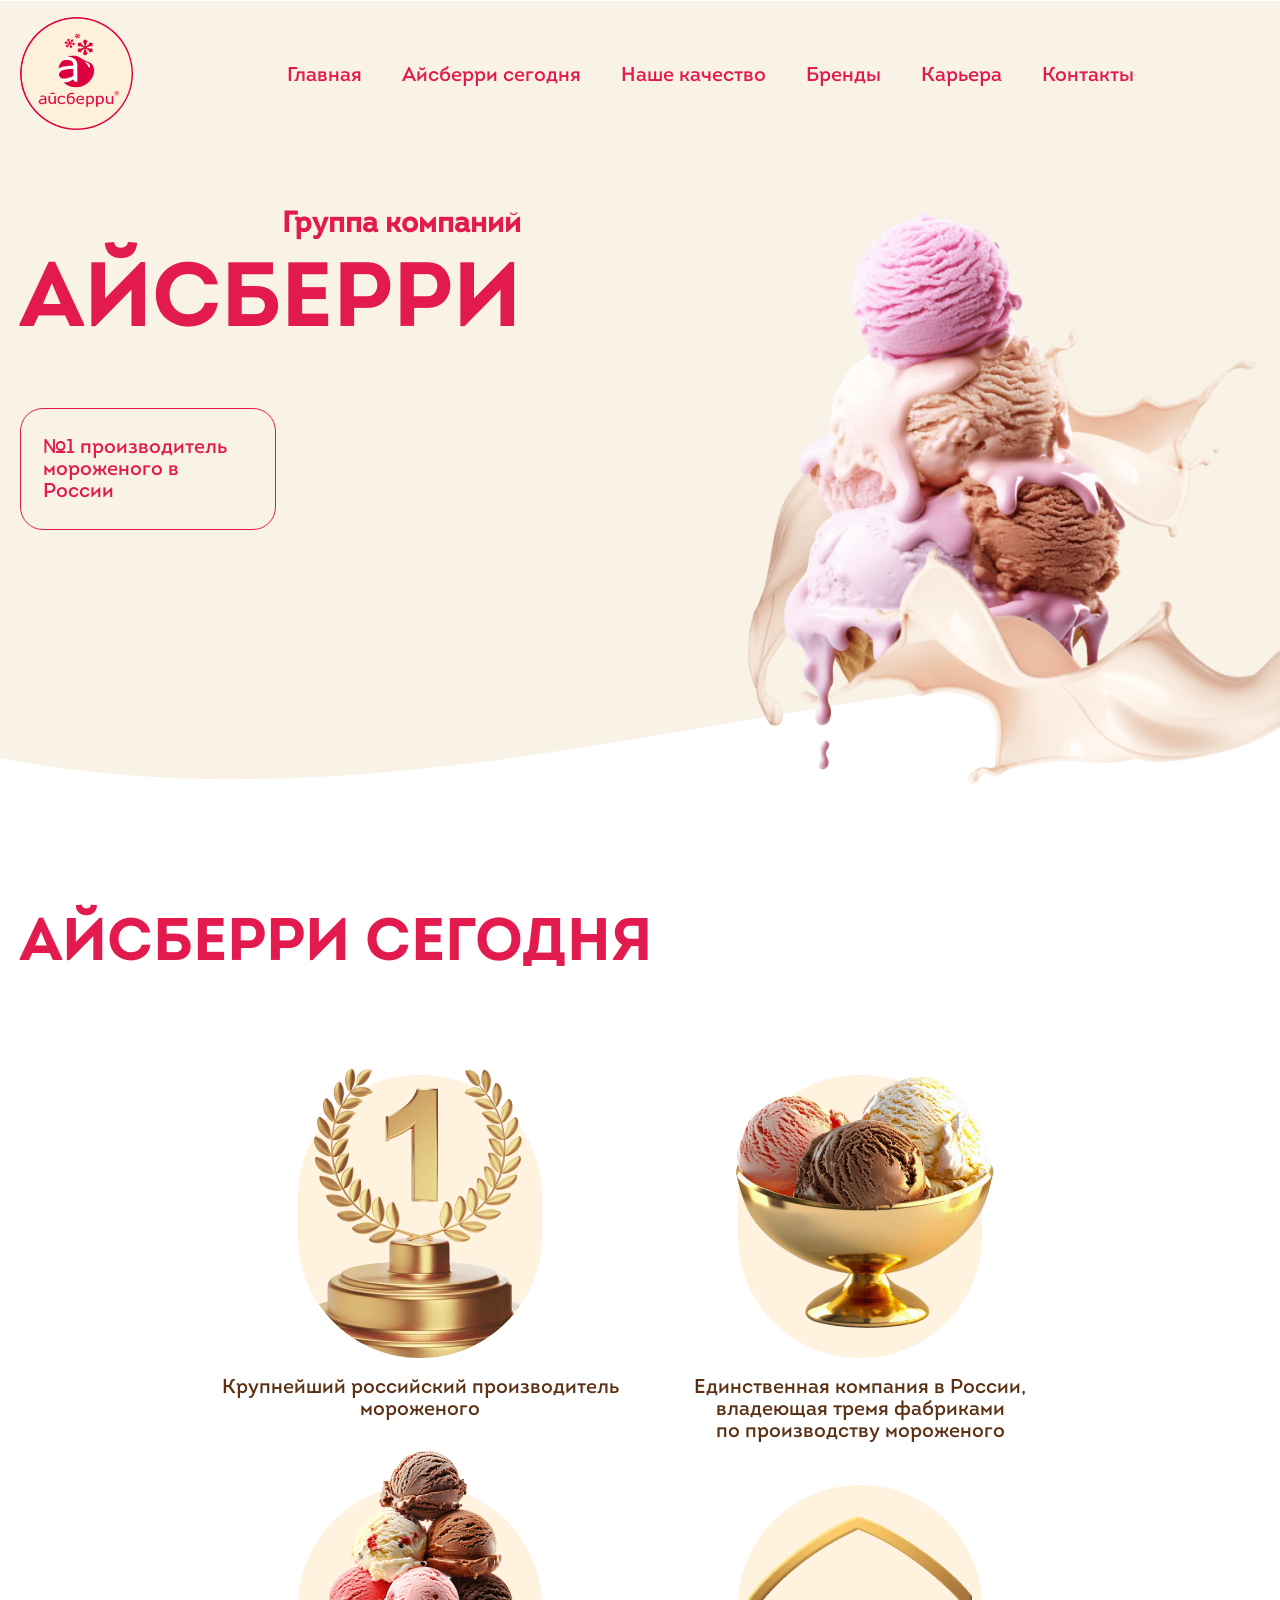
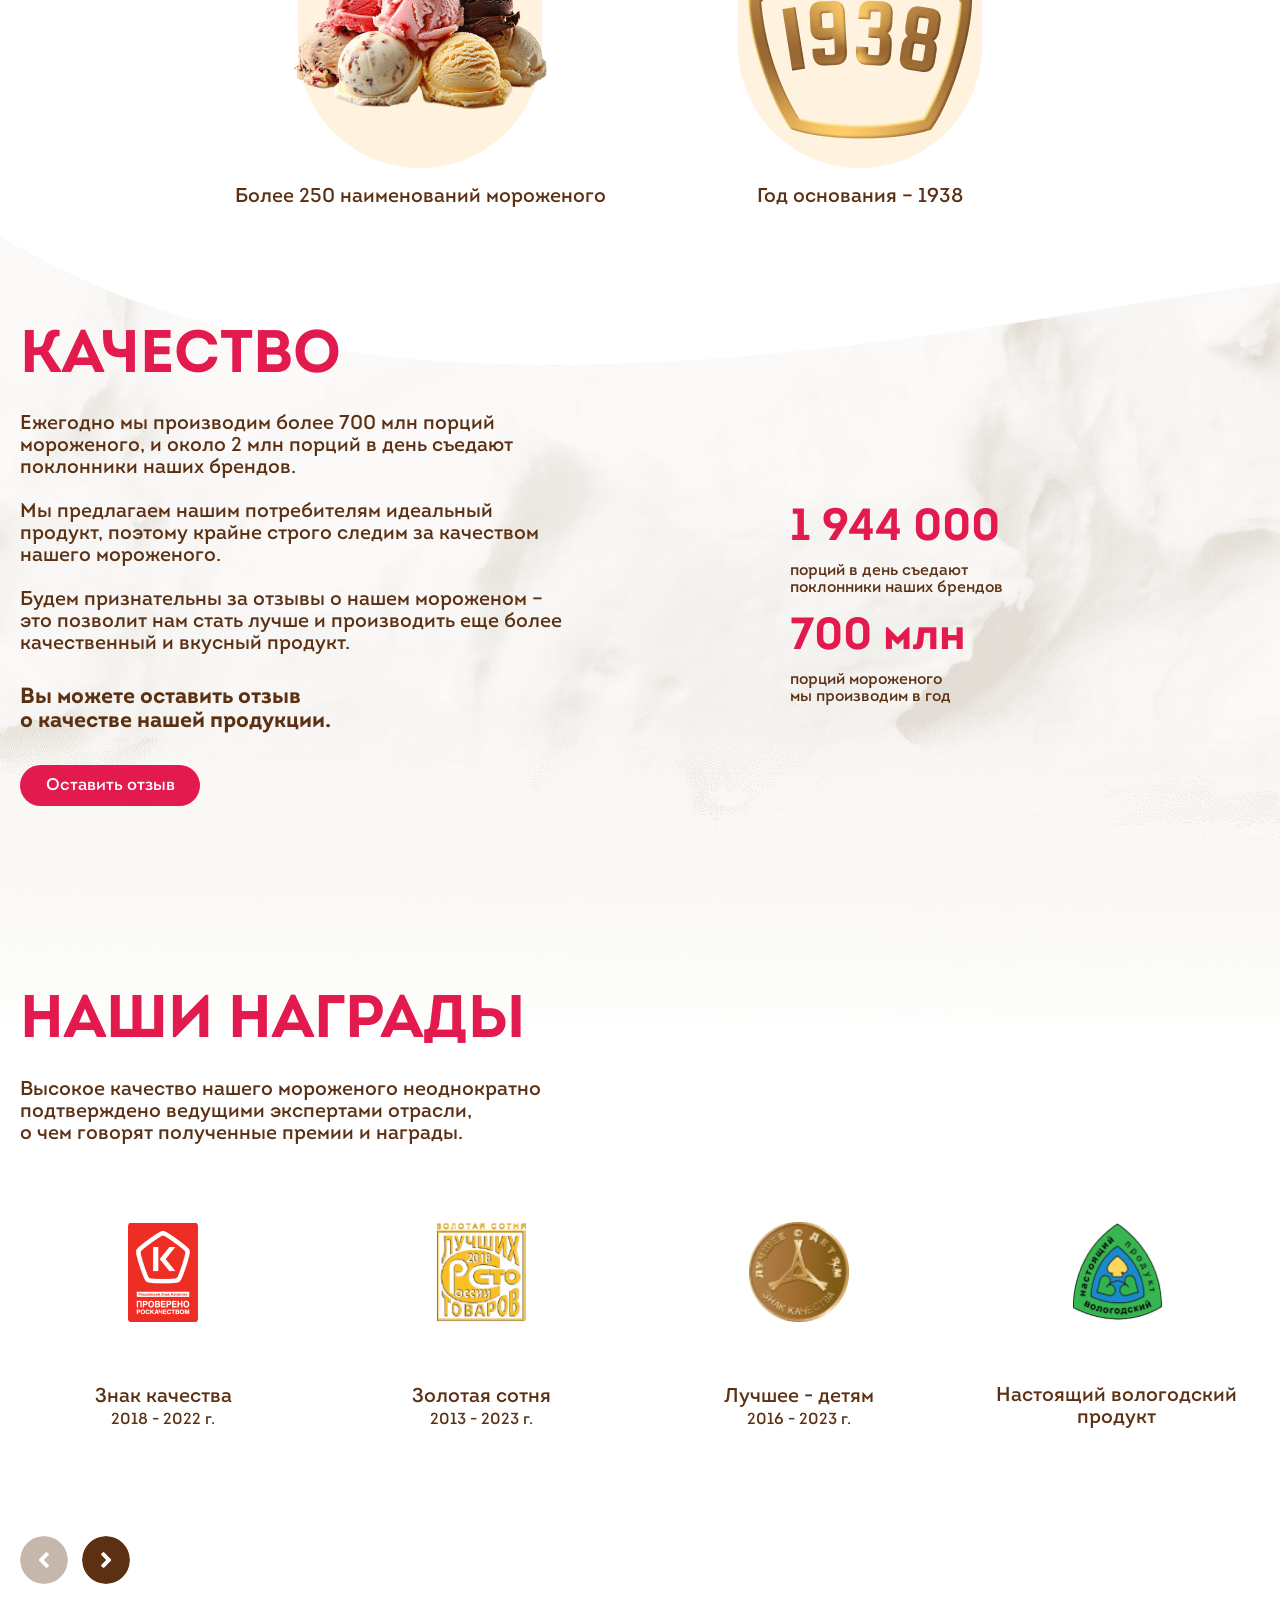
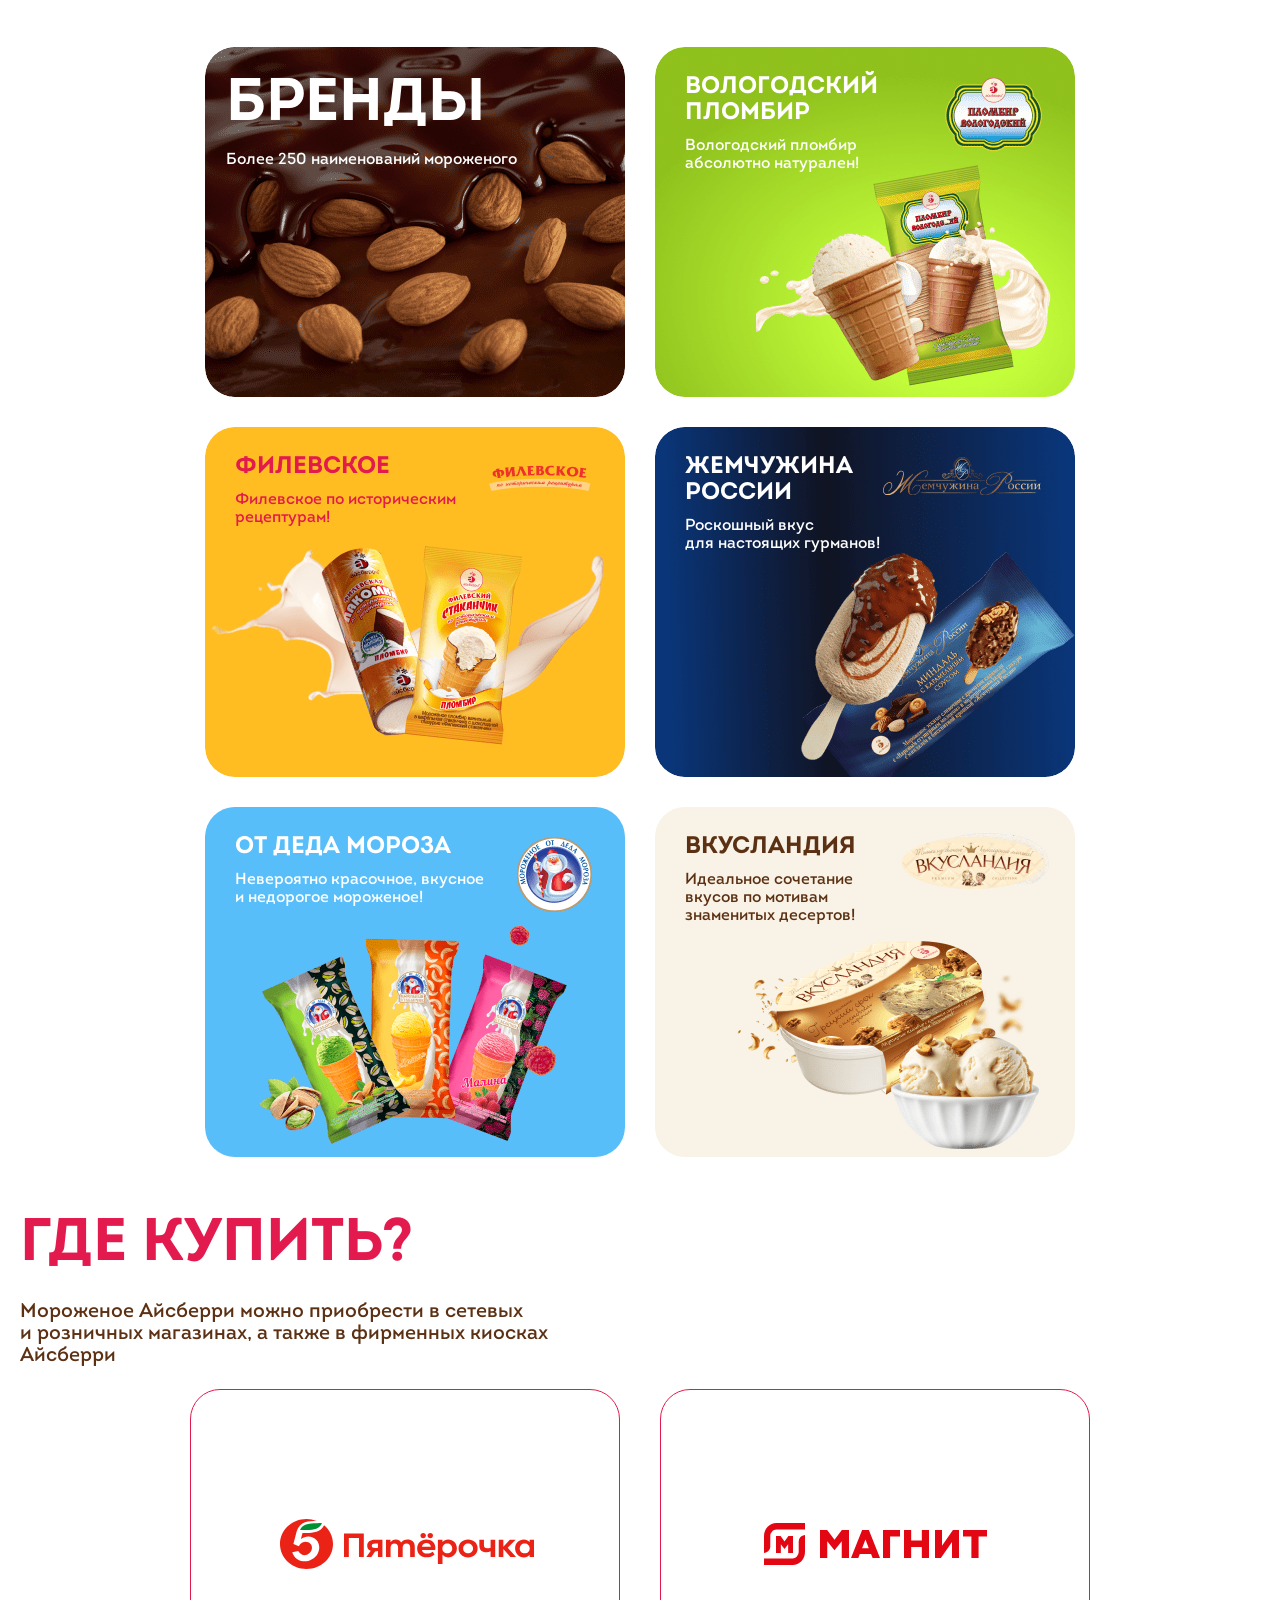
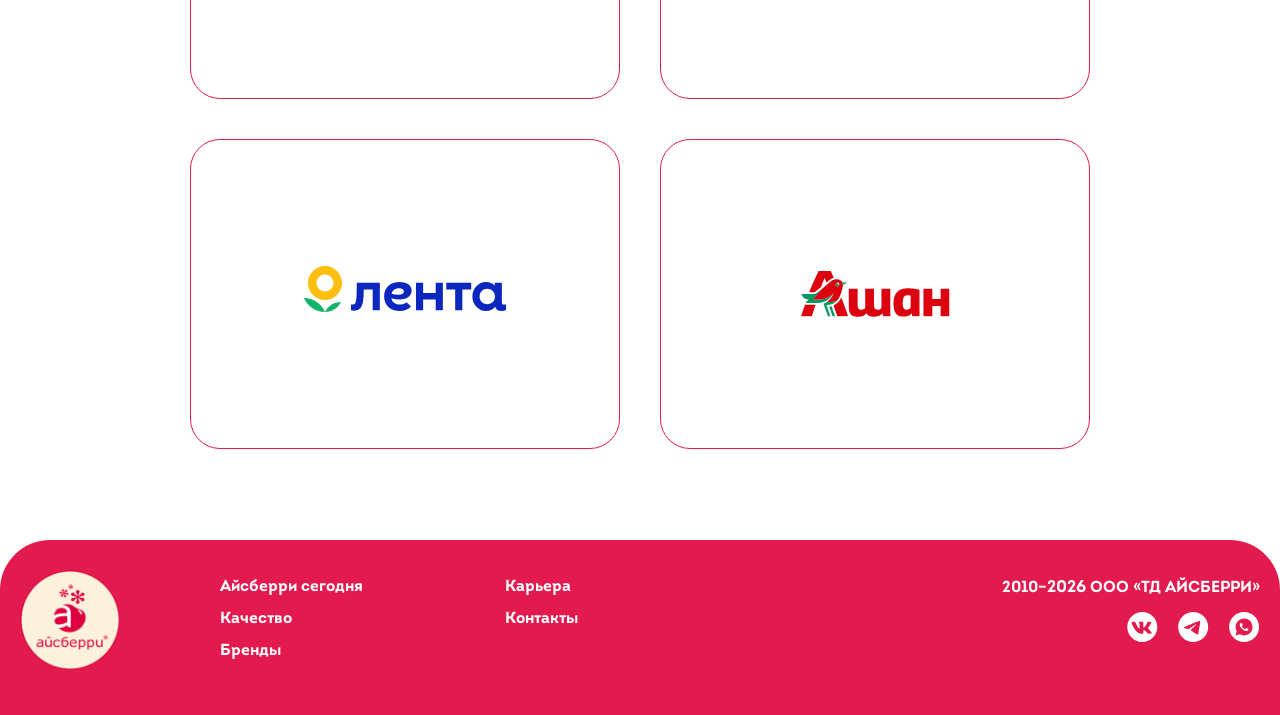
==== commit a07635f0: "initial" ====
--- a/index.html
+++ b/index.html
@@ -10,15 +10,14 @@
           content="width=device-width, user-scalable=no, initial-scale=1.0, maximum-scale=1.0, minimum-scale=1.0">
     <link rel="shortcut icon" href="img/favicons/favicon.ico" type="image/x-icon">
     <link rel="stylesheet" href="styles/main.min.css">
-    <link rel="stylesheet" href="styles/swiper-bundle.css">
     <link rel="stylesheet" href="styles/pages/index.min.css">
 </head>
 <body>
-<header class="header">
+<header class="header js-header">
     <div class="container header__container">
         <div class="header__img-wrapper">
             <a href="/">
-                <img src="./img/main-logo.svg" alt="Логотип">
+                <img src="/img/main-logo.svg" alt="Логотип">
             </a>
         </div>
         <div class="header__mobile-menu-button-wrapper js-trigger-mobile-menu">
@@ -223,20 +222,6 @@
                     <li class="awards__list-item swiper-slide">
                         <picture>
                             <source
-                                    srcset="./img/awards-img-5.png 1x, ./img/awards-img-5@2x.png 2x"
-                            />
-                            <img
-                                    src="./img/awards-img-5.png"
-                                    alt="Декоративная картинка"
-                                    width="100"
-                                    class="awards__list-img"
-                            />
-                        </picture>
-                        <p class="awards__list-text">ЭКО продукт</p>
-                    </li>
-                    <li class="awards__list-item swiper-slide">
-                        <picture>
-                            <source
                                     srcset="./img/awards-img-6.png 1x, ./img/awards-img-6@2x.png 2x"
                             />
                             <img
@@ -265,30 +250,30 @@
                         <p class="brands__title">Бренды</p>
                         <p class="brands__descr">Более 250 наименований мороженого</p>
                     </li>
-                    <li class="brands__list-item brands__list-item_plombir swiper-slide">
+                    <li class="brands__list-item brands__list-item_vologodskiy-plombir swiper-slide">
                         <a href="/brands/vologodskiy-plombir.html" target="_blank" class="absolute-link"></a>
                         <p class="brands__title">Вологодский пломбир</p>
                         <p class="brands__descr">Вологодский пломбир<br/>абсолютно натурален!</p>
                     </li>
                     <li class="brands__list-item brands__list-item_filevskoe swiper-slide">
                         <a href="/brands/filevskoe.html" target="_blank" class="absolute-link"></a>
-                        <p class="brands__title">Филевское</p>
-                        <p class="brands__descr">Филевское по историческим<br/>рецептурам!</p>
-                    </li>
-                    <li class="brands__list-item brands__list-item_jemchujuna swiper-slide">
+                        <p class="brands__title filevskoe-text">Филевское</p>
+                        <p class="brands__descr filevskoe-text">Филевское по историческим<br/>рецептурам!</p>
+                    </li>
+                    <li class="brands__list-item brands__list-item_jemchujina-rossii swiper-slide">
                         <a href="/brands/jemchujina-rossii.html" target="_blank" class="absolute-link"></a>
                         <p class="brands__title">Жемчужина России</p>
                         <p class="brands__descr">Роскошный вкус<br/>для настоящих гурманов!</p>
                     </li>
-                    <li class="brands__list-item brands__list-item_ded-moroz swiper-slide">
+                    <li class="brands__list-item brands__list-item_ot-deda-moroza swiper-slide">
                         <a href="/brands/ot-deda-moroza.html" target="_blank" class="absolute-link"></a>
                         <p class="brands__title">От Деда Мороза</p>
                         <p class="brands__descr">Невероятно красочное, вкусное<br/>и недорогое мороженое!</p>
                     </li>
                     <li class="brands__list-item brands__list-item_vkuslandia swiper-slide">
                         <a href="/brands/vkuslandia.html" target="_blank" class="absolute-link"></a>
-                        <p class="brands__title">Вкусландия</p>
-                        <p class="brands__descr">Идеальное сочетание<br/>вкусов по мотивам<br/>знаменитых десертов!</p>
+                        <p class="brands__title vkuslandia-text">Вкусландия</p>
+                        <p class="brands__descr vkuslandia-text">Идеальное сочетание<br/>вкусов по мотивам<br/>знаменитых десертов!</p>
                     </li>
                 </ul>
             </div>
@@ -350,7 +335,7 @@
     <div class="footer__container container">
         <div class="footer__img-wrapper">
             <a href="/">
-                <img src="./img/main-logo.svg" alt="Логотип">
+                <img src="/img/main-logo.svg" alt="Логотип">
             </a>
         </div>
         <ul class="footer__nav-list">
@@ -362,30 +347,30 @@
         </ul>
         <div class="footer__info">
             <a href="/" class="footer__info-logo">
-                <img src="./img/main-logo.svg" alt="Логотип">
+                <img src="/img/main-logo.svg" alt="Логотип">
             </a>
             <p class="footer__info-title">2010–<span class="js-footer-year"></span> ООО «ТД АЙСБЕРРИ»</p>
             <ul class="footer__info-socials">
                 <li class="footer__info-socials-item">
                     <a href="#">
-                        <img src="./img/vk-icon.svg" alt="Логотип VK">
+                        <img src="/img/vk-icon.svg" alt="Логотип VK">
                     </a>
                 </li>
                 <li class="footer__info-socials-item">
                     <a href="#">
-                        <img src="./img/tg-icon.svg" alt="Логотип TG">
+                        <img src="/img/tg-icon.svg" alt="Логотип TG">
                     </a>
                 </li>
                 <li class="footer__info-socials-item">
                     <a href="#">
-                        <img src="./img/whatsapp-icon.svg" alt="Логотип Whatsapp">
+                        <img src="/img/whatsapp-icon.svg" alt="Логотип Whatsapp">
                     </a>
                 </li>
             </ul>
         </div>
     </div>
 </footer>
-<script src="https://cdn.jsdelivr.net/npm/swiper@11/swiper-bundle.min.js"></script>
+<script src="js/vendor.min.js"></script>
 <script src="js/main.min.js"></script>
 <script src="js/pages/index.min.js"></script>
 </body>
--- a/styles/main.min.css
+++ b/styles/main.min.css
@@ -1 +1 @@
-@charset "UTF-8";html{line-height:1.15;-webkit-text-size-adjust:100%}body{margin:0;position:relative;overflow-x:hidden;-webkit-overflow-scrolling:auto}main{display:block;min-height:100vh;margin-top:-134px}h1{font-size:2em;margin:0}ul{list-style-type:none;padding:0;margin:0}h2,p{margin:0}hr{-webkit-box-sizing:content-box;box-sizing:content-box;height:0;overflow:visible}code,kbd,pre,samp{font-family:monospace,monospace;font-size:1em}abbr[title]{border-bottom:none;text-decoration:underline;-webkit-text-decoration:underline dotted;text-decoration:underline dotted}b,strong{font-weight:bolder}small{font-size:80%}sub,sup{font-size:75%;line-height:0;position:relative;vertical-align:baseline}sub{bottom:-.25em}sup{top:-.5em}img{border-style:none}button,input,optgroup,select,textarea{font-family:inherit;font-size:100%;line-height:1.15;margin:0}button,input{overflow:visible}button,select{text-transform:none}[type=button],[type=reset],[type=submit],button{-webkit-appearance:button}[type=button]::-moz-focus-inner,[type=reset]::-moz-focus-inner,[type=submit]::-moz-focus-inner,button::-moz-focus-inner{border-style:none;padding:0}[type=button]:-moz-focusring,[type=reset]:-moz-focusring,[type=submit]:-moz-focusring,button:-moz-focusring{outline:ButtonText dotted 1px}fieldset{padding:.35em .75em .625em}legend{-webkit-box-sizing:border-box;box-sizing:border-box;color:inherit;display:table;max-width:100%;padding:0;white-space:normal}progress{vertical-align:baseline}textarea{overflow:auto}[type=checkbox],[type=radio]{-webkit-box-sizing:border-box;box-sizing:border-box;padding:0}[type=number]::-webkit-inner-spin-button,[type=number]::-webkit-outer-spin-button{height:auto}[type=search]{-webkit-appearance:textfield;outline-offset:-2px}[type=search]::-webkit-search-decoration{-webkit-appearance:none}::-webkit-file-upload-button{-webkit-appearance:button;font:inherit}details{display:block}summary{display:list-item}[hidden],template{display:none}@font-face{font-family:"Intro Black";src:url("/fonts/Intro Black/intro-black.eot");src:url("/fonts/Intro Black/intro-black.eot?#iefix") format("embedded-opentype"),url("/fonts/Intro Black/intro-black.otf") format("opentype"),url("/fonts/Intro Black/intro-black.svg") format("svg"),url("/fonts/Intro Black/intro-black.ttf") format("truetype"),url("/fonts/Intro Black/intro-black.woff") format("woff"),url("/fonts/Intro Black/intro-black.woff2") format("woff2");font-weight:900;font-style:normal}@font-face{font-family:"Intro Bold";src:url("/fonts/Intro Bold/intro-bold.eot");src:url("/fonts/Intro Bold/intro-bold.eot?#iefix") format("embedded-opentype"),url("/fonts/Intro Bold/intro-bold.otf") format("opentype"),url("/fonts/Intro Bold/intro-bold.svg") format("svg"),url("/fonts/Intro Bold/intro-bold.ttf") format("truetype"),url("/fonts/Intro Bold/intro-bold.woff") format("woff"),url("/fonts/Intro Bold/intro-bold.woff2") format("woff2");font-weight:700;font-style:normal}@font-face{font-family:"Intro Regular";src:url("/fonts/Intro Regular/intro-regular.eot");src:url("/fonts/Intro Regular/intro-regular.eot?#iefix") format("embedded-opentype"),url("/fonts/Intro Regular/intro-regular.otf") format("opentype"),url("/fonts/Intro Regular/intro-regular.svg") format("svg"),url("/fonts/Intro Regular/intro-regular.ttf") format("truetype"),url("/fonts/Intro Regular/intro-regular.woff") format("woff"),url("/fonts/Intro Regular/intro-regular.woff2") format("woff2");font-weight:400;font-style:normal}@font-face{font-family:"Rubik Regular";src:url(/fonts/Rubik/Rubik-Regular.eot);src:url(/fonts/Rubik/Rubik-Regular.eot?#iefix) format("embedded-opentype"),url(/fonts/Rubik/Rubik-Regular.ttf) format("truetype"),url(/fonts/Rubik/Rubik-Regular.woff) format("woff");font-weight:400;font-style:normal}@font-face{font-family:"Rubik Bold";src:url(/fonts/Rubik/Rubik-Bold.eot);src:url(/fonts/Rubik/Rubik-Bold.eot?#iefix) format("embedded-opentype"),url(/fonts/Rubik/Rubik-Bold.ttf) format("truetype"),url(/fonts/Rubik/Rubik-Bold.woff) format("woff");font-weight:700;font-style:normal}*{font-family:"Intro Regular"}*,:after,:before{-webkit-box-sizing:border-box;box-sizing:border-box}section{position:relative}p{color:#5c3013}.container{max-width:1340px;margin:0 auto;padding:0 20px;height:-webkit-max-content;height:-moz-max-content;height:max-content}.absolute-link{position:absolute;top:0;left:0;width:100%;height:100%;z-index:2}.main-title{font-family:"Intro Bold";font-weight:700;font-size:60px;line-height:66px;color:#e31a4d;text-transform:uppercase}.section-title{color:#e31a4d;font-family:"Intro Bold";font-size:60px;font-weight:700;line-height:66px;text-transform:uppercase}.button{background-color:#e31a4d;border-radius:55px;max-width:180px;width:100%;color:#fff;font-size:17px;font-weight:400;line-height:19px;border:none;outline:0;padding:11px;cursor:pointer;-webkit-transition:.3s linear;transition:.3s linear}.button:hover{opacity:.5}.button:hover a{opacity:1}.button a{color:inherit;text-decoration:none}a{background-color:transparent;-webkit-transition:.1s linear;transition:.1s linear}a:hover{opacity:.5}.visually-hidden{position:absolute!important;margin:0!important;padding:0!important;width:1px!important;height:1px!important;white-space:nowrap!important;clip-path:inset(100%)!important;clip:rect(0 0 0 0)!important;overflow:hidden!important}.hidden{display:none}.header{z-index:1000;position:relative}.header__container{display:-webkit-box;display:-ms-flexbox;display:flex;padding-top:17px;-webkit-box-align:center;-ms-flex-align:center;align-items:center}.header__img-wrapper{-webkit-box-flex:0;-ms-flex:0 1 140px;flex:0 1 140px;position:relative}.header__img-wrapper a,.header__img-wrapper img{border-radius:50%;max-width:113px}.header__nav-list{display:-webkit-box;display:-ms-flexbox;display:flex}.header__nav-list-item:not(:last-child){margin-right:40px}.header__nav-list-item a{font-size:20px;line-height:22px;color:#e31a4d;text-decoration:none}.header__mobile-menu-button-wrapper{width:30px;height:30px;display:none;margin-left:auto}.open.header__mobile-menu-button-wrapper{-webkit-transform:translateX(10px);transform:translateX(10px)}.header__mobile-menu-button{height:30px;width:5px;position:relative;cursor:pointer;-webkit-transition:.3s;transition:.3s;display:-webkit-box;display:-ms-flexbox;display:flex;-webkit-box-align:center;-ms-flex-align:center;align-items:center;-webkit-box-pack:center;-ms-flex-pack:center;justify-content:center}.header__mobile-menu-button::after,.header__mobile-menu-button::before{content:"";display:block;background-color:#e31a4d;height:100%;width:1px;position:absolute;top:0;-webkit-transition:width .1s,-webkit-transform .3s;transition:transform .3s,width .1s,-webkit-transform .3s}.header__mobile-menu-button::before{left:2px}.header__mobile-menu-button::after{left:2px;-webkit-transform:translateX(4px);transform:translateX(4px)}.header__mobile-menu-button:hover{opacity:.7}.open.header__mobile-menu-button-wrapper .header__mobile-menu-button{width:20px}.open.header__mobile-menu-button-wrapper .header__mobile-menu-button::before{-webkit-transform:translateX(0) rotate(45deg);transform:translateX(0) rotate(45deg);width:2px}.open.header__mobile-menu-button-wrapper .header__mobile-menu-button::after{-webkit-transform:translateX(0) rotate(-45deg);transform:translateX(0) rotate(-45deg);width:2px}.footer{background-color:#e31a4d;border-radius:50px 50px 0 0;font-size:16px;line-height:16px;color:#fff;z-index:1000;position:relative}.footer__container{padding-top:30px;padding-bottom:41px;display:-webkit-box;display:-ms-flexbox;display:flex}.footer__img-wrapper{position:relative;-webkit-box-flex:0;-ms-flex:0 1 200px;flex:0 1 200px}.footer__img-wrapper a,.footer__img-wrapper img{border-radius:50%;max-width:100px}.footer__nav-list{display:-webkit-box;display:-ms-flexbox;display:flex;-ms-flex-wrap:wrap;flex-wrap:wrap;-webkit-box-orient:vertical;-webkit-box-direction:normal;-ms-flex-direction:column;flex-direction:column;max-height:80px;-webkit-box-flex:0;-ms-flex:0 1 614px;flex:0 1 614px;margin-top:9px}.footer__nav-list-item:not(:nth-child(3n)){margin-bottom:16px}.footer__nav-list-item a{font-family:"Intro Bold";color:#fff;text-decoration:none}.footer__info{display:-webkit-box;display:-ms-flexbox;display:flex;-webkit-box-orient:vertical;-webkit-box-direction:normal;-ms-flex-direction:column;flex-direction:column;-webkit-box-align:end;-ms-flex-align:end;align-items:flex-end;-webkit-box-flex:1;-ms-flex:auto;flex:auto;margin-top:10px;text-align:right}.footer__info-title{font-family:"Intro Bold";font-weight:700;color:#fff}.footer__info-socials{display:-webkit-box;display:-ms-flexbox;display:flex;margin-top:15px}.footer__info-socials-item{border-radius:50%}.footer__info-socials-item:not(:last-child){margin-right:20px}.footer__info-socials-item img{width:31px;height:31px}.footer__info-logo,.footer__info-logo img{max-width:100px;width:100%}.slider-arrows{-webkit-box-pack:justify;-ms-flex-pack:justify;justify-content:space-between;width:100%;max-width:110px}.active .slider-arrows{display:-webkit-box;display:-ms-flexbox;display:flex}.swiper-button-next,.swiper-button-prev{position:initial!important;top:initial!important;left:initial!important;right:initial!important;bottom:initial!important;display:block!important;width:48px!important;height:48px!important;margin:0!important;background:url(/img/slider-arrow.svg) center no-repeat;-webkit-transition:.2s linear;transition:.2s linear;border-radius:50%}.swiper-button-next::after,.swiper-button-prev::after{display:none}.swiper-button-next:hover,.swiper-button-prev:hover{opacity:.7}.swiper{overflow:visible!important}.swiper-slide{height:auto!important}.swiper-button-next{-webkit-transform:rotate(180deg);transform:rotate(180deg)}@media (min-width:767px){.footer__info-logo,.footer__info-logo img{display:none}}@media (min-width:1024px){.slider-arrows{display:none}}@media (min-width:1400px){.header__img-wrapper{-webkit-box-flex:0;-ms-flex:0 1 203px;flex:0 1 203px}.header__nav-list-item:not(:last-child){margin-right:90px}.footer__img-wrapper{-webkit-box-flex:0;-ms-flex:0 1 339px;flex:0 1 339px}}@media (max-width:1400px){.footer__nav-list{-webkit-box-flex:0;-ms-flex:0 1 500px;flex:0 1 500px}}@media (max-width:1024px){.header__img-wrapper a,.header__img-wrapper img{max-width:80px}.header__nav-list-item:not(:last-child){margin-right:24px}.header__nav-list-item a{font-size:14px}.slider-arrows{max-width:70px;display:-webkit-box;display:-ms-flexbox;display:flex}.swiper-button-next,.swiper-button-prev{width:30px!important;height:32px!important;background:url(/img/slider-arrow_mobile.svg) center no-repeat}}@media (max-width:767px){.section-title{font-size:28px;line-height:31px}.header__container{padding-top:10px}.header__img-wrapper a,.header__img-wrapper img{max-width:50px}.header__mobile-menu-button-wrapper{display:-webkit-box;display:-ms-flexbox;display:flex;-webkit-box-pack:center;-ms-flex-pack:center;justify-content:center}.header__top-contacts{-webkit-box-flex:1;-ms-flex:auto;flex:auto;-webkit-box-pack:end;-ms-flex-pack:end;justify-content:flex-end}.header__nav-list{-webkit-box-orient:vertical;-webkit-box-direction:normal;-ms-flex-direction:column;flex-direction:column;position:absolute;left:0;top:0;opacity:0;z-index:100;pointer-events:none;background-color:#fff;-webkit-transition:opacity .3s ease-out;transition:opacity .3s ease-out;padding:30px 0;margin-top:-1px;border-radius:0 0 20px 20px}.header__nav-list.open{opacity:1;pointer-events:auto}.header__tel{font-size:16px}.header__nav-list-item:not(:last-child){margin-bottom:30px}.footer{border-radius:30px 30px 0 0}.footer__container{padding-top:21px}.footer__img-wrapper{display:none}.footer__nav-list{max-height:initial}.footer__nav-list-item{margin-bottom:16px}.footer__info-title{font-size:14px;font-weight:400;line-height:14px;margin-top:6px}}@media (min-width:767px) and (max-width:1400px){.header__nav{margin:0 auto}}+@charset "UTF-8";html{line-height:1.15;-webkit-text-size-adjust:100%}body{margin:0;position:relative;overflow-x:hidden;-webkit-overflow-scrolling:auto}main{display:block;min-height:100vh;margin-top:-134px}h1{font-size:2em;margin:0}ul{list-style-type:none;padding:0;margin:0}h2,p{margin:0}hr{-webkit-box-sizing:content-box;box-sizing:content-box;height:0;overflow:visible}code,kbd,pre,samp{font-family:monospace,monospace;font-size:1em}abbr[title]{border-bottom:none;text-decoration:underline;-webkit-text-decoration:underline dotted;text-decoration:underline dotted}b,strong{font-weight:bolder}small{font-size:80%}sub,sup{font-size:75%;line-height:0;position:relative;vertical-align:baseline}sub{bottom:-.25em}sup{top:-.5em}img{border-style:none;pointer-events:none}button,input,optgroup,select,textarea{font-family:inherit;font-size:100%;line-height:1.15;margin:0}button,input{overflow:visible}button,select{text-transform:none}[type=button],[type=reset],[type=submit],button{-webkit-appearance:button}[type=button]::-moz-focus-inner,[type=reset]::-moz-focus-inner,[type=submit]::-moz-focus-inner,button::-moz-focus-inner{border-style:none;padding:0}[type=button]:-moz-focusring,[type=reset]:-moz-focusring,[type=submit]:-moz-focusring,button:-moz-focusring{outline:ButtonText dotted 1px}fieldset{padding:.35em .75em .625em}legend{-webkit-box-sizing:border-box;box-sizing:border-box;color:inherit;display:table;max-width:100%;padding:0;white-space:normal}progress{vertical-align:baseline}textarea{overflow:auto}[type=checkbox],[type=radio]{-webkit-box-sizing:border-box;box-sizing:border-box;padding:0}[type=number]::-webkit-inner-spin-button,[type=number]::-webkit-outer-spin-button{height:auto}[type=search]{-webkit-appearance:textfield;outline-offset:-2px}[type=search]::-webkit-search-decoration{-webkit-appearance:none}::-webkit-file-upload-button{-webkit-appearance:button;font:inherit}details{display:block}summary{display:list-item}[hidden],template{display:none}@font-face{font-family:"Intro Black";src:url("/fonts/Intro Black/intro-black.eot");src:url("/fonts/Intro Black/intro-black.eot?#iefix") format("embedded-opentype"),url("/fonts/Intro Black/intro-black.otf") format("opentype"),url("/fonts/Intro Black/intro-black.svg") format("svg"),url("/fonts/Intro Black/intro-black.ttf") format("truetype"),url("/fonts/Intro Black/intro-black.woff") format("woff"),url("/fonts/Intro Black/intro-black.woff2") format("woff2");font-weight:900;font-style:normal}@font-face{font-family:"Intro Bold";src:url("/fonts/Intro Bold/intro-bold.eot");src:url("/fonts/Intro Bold/intro-bold.eot?#iefix") format("embedded-opentype"),url("/fonts/Intro Bold/intro-bold.otf") format("opentype"),url("/fonts/Intro Bold/intro-bold.svg") format("svg"),url("/fonts/Intro Bold/intro-bold.ttf") format("truetype"),url("/fonts/Intro Bold/intro-bold.woff") format("woff"),url("/fonts/Intro Bold/intro-bold.woff2") format("woff2");font-weight:700;font-style:normal}@font-face{font-family:"Intro Regular";src:url("/fonts/Intro Regular/intro-regular.eot");src:url("/fonts/Intro Regular/intro-regular.eot?#iefix") format("embedded-opentype"),url("/fonts/Intro Regular/intro-regular.otf") format("opentype"),url("/fonts/Intro Regular/intro-regular.svg") format("svg"),url("/fonts/Intro Regular/intro-regular.ttf") format("truetype"),url("/fonts/Intro Regular/intro-regular.woff") format("woff"),url("/fonts/Intro Regular/intro-regular.woff2") format("woff2");font-weight:400;font-style:normal}@font-face{font-family:"Rubik Regular";src:url(/fonts/Rubik/Rubik-Regular.eot);src:url(/fonts/Rubik/Rubik-Regular.eot?#iefix) format("embedded-opentype"),url(/fonts/Rubik/Rubik-Regular.ttf) format("truetype"),url(/fonts/Rubik/Rubik-Regular.woff) format("woff");font-weight:400;font-style:normal}@font-face{font-family:"Rubik Bold";src:url(/fonts/Rubik/Rubik-Bold.eot);src:url(/fonts/Rubik/Rubik-Bold.eot?#iefix) format("embedded-opentype"),url(/fonts/Rubik/Rubik-Bold.ttf) format("truetype"),url(/fonts/Rubik/Rubik-Bold.woff) format("woff");font-weight:700;font-style:normal}*{font-family:"Intro Regular"}*,:after,:before{-webkit-box-sizing:border-box;box-sizing:border-box}section{position:relative}p{color:#5c3013}.no-scroll{overflow:hidden}.container{max-width:1340px;margin:0 auto;padding:0 20px;height:-webkit-max-content;height:-moz-max-content;height:max-content}.absolute-link{position:absolute;top:0;left:0;width:100%;height:100%;z-index:2;border-radius:inherit}.main-title{font-family:"Intro Bold";font-weight:700;font-size:60px;line-height:66px;color:#e31a4d;text-transform:uppercase}.section-title{color:#e31a4d;font-family:"Intro Bold";font-size:60px;font-weight:700;line-height:66px;text-transform:uppercase}.button{background-color:#e31a4d;border-radius:55px;max-width:180px;width:100%;color:#fff;font-size:17px;font-weight:400;line-height:19px;border:none;outline:0;padding:11px;cursor:pointer;-webkit-transition:.3s linear;transition:.3s linear}.button:hover{opacity:.5}.button:hover a{opacity:1}.button a{color:inherit;text-decoration:none}a{background-color:transparent;-webkit-transition:.1s linear;transition:.1s linear}a:hover{opacity:.5}.visually-hidden{position:absolute!important;margin:0!important;padding:0!important;width:1px!important;height:1px!important;white-space:nowrap!important;clip-path:inset(100%)!important;clip:rect(0 0 0 0)!important;overflow:hidden!important}.hidden{display:none}.filevskoe-text{color:#e31a4d}.vkuslandia-text{color:#5c3013}.filevskoe-bg{background-color:#ffbd22}.vologodskiy-plombir-bg{background-color:#8cbd1b}.jemchujina-rossii-bg{background-color:#0b3672}.ot-deda-moroza-bg{background-color:#58befa}.vkuslandia-bg{background-color:#fff2de}.slider-arrows{-webkit-box-pack:justify;-ms-flex-pack:justify;justify-content:space-between;width:100%;max-width:110px}.active .slider-arrows{display:-webkit-box;display:-ms-flexbox;display:flex}body[data-brand-theme=vologodskiy-plombir] .swiper-pagination-bullet{background-color:#fff}body[data-brand-theme=filevskoe] .swiper-pagination-bullet{background-color:#e31a4d}body[data-brand-theme=jemchujina-rossii] .swiper-pagination-bullet,body[data-brand-theme=ot-deda-moroza] .swiper-pagination-bullet{background-color:#fff}body[data-brand-theme=vkuslandia] .swiper-pagination-bullet{background-color:#5c3013}.header{z-index:1000;position:relative}.header__container{display:-webkit-box;display:-ms-flexbox;display:flex;padding-top:17px;-webkit-box-align:center;-ms-flex-align:center;align-items:center}.header__img-wrapper{-webkit-box-flex:0;-ms-flex:0 1 140px;flex:0 1 140px;position:relative}.header__img-wrapper a,.header__img-wrapper img{border-radius:50%;max-width:113px}.header__img-wrapper img{pointer-events:initial}.header__nav-list{display:-webkit-box;display:-ms-flexbox;display:flex}.header__nav-list-item:not(:last-child){margin-right:40px}.header__nav-list-item a{font-size:20px;line-height:22px;color:#e31a4d;text-decoration:none}.header__mobile-menu-button-wrapper{width:30px;height:30px;display:none;margin-left:auto}.open.header__mobile-menu-button-wrapper{-webkit-transform:translateX(10px);transform:translateX(10px)}.header__mobile-menu-button{height:30px;width:5px;position:relative;cursor:pointer;-webkit-transition:.3s;transition:.3s;display:-webkit-box;display:-ms-flexbox;display:flex;-webkit-box-align:center;-ms-flex-align:center;align-items:center;-webkit-box-pack:center;-ms-flex-pack:center;justify-content:center}.header__mobile-menu-button::after,.header__mobile-menu-button::before{content:"";display:block;background-color:#e31a4d;height:100%;width:1px;position:absolute;top:0;-webkit-transition:width .1s,-webkit-transform .3s;transition:transform .3s,width .1s,-webkit-transform .3s}.header__mobile-menu-button::before{left:2px}.header__mobile-menu-button::after{left:2px;-webkit-transform:translateX(4px);transform:translateX(4px)}.header__mobile-menu-button:hover{opacity:.7}.open.header__mobile-menu-button-wrapper .header__mobile-menu-button{width:20px}.open.header__mobile-menu-button-wrapper .header__mobile-menu-button::before{-webkit-transform:translateX(0) rotate(45deg);transform:translateX(0) rotate(45deg);width:2px}.open.header__mobile-menu-button-wrapper .header__mobile-menu-button::after{-webkit-transform:translateX(0) rotate(-45deg);transform:translateX(0) rotate(-45deg);width:2px}.footer{background-color:#e31a4d;border-radius:50px 50px 0 0;font-size:16px;line-height:16px;color:#fff;z-index:1000;position:relative}.footer__container{padding-top:30px;padding-bottom:41px;display:-webkit-box;display:-ms-flexbox;display:flex}.footer__img-wrapper{position:relative;-webkit-box-flex:0;-ms-flex:0 1 200px;flex:0 1 200px}.footer__img-wrapper a,.footer__img-wrapper img{border-radius:50%;max-width:100px}.footer__nav-list{display:-webkit-box;display:-ms-flexbox;display:flex;-ms-flex-wrap:wrap;flex-wrap:wrap;-webkit-box-orient:vertical;-webkit-box-direction:normal;-ms-flex-direction:column;flex-direction:column;max-height:80px;-webkit-box-flex:0;-ms-flex:0 1 614px;flex:0 1 614px;margin-top:9px}.footer__nav-list-item:not(:nth-child(3n)){margin-bottom:16px}.footer__nav-list-item a{font-family:"Intro Bold";color:#fff;text-decoration:none}.footer__info{display:-webkit-box;display:-ms-flexbox;display:flex;-webkit-box-orient:vertical;-webkit-box-direction:normal;-ms-flex-direction:column;flex-direction:column;-webkit-box-align:end;-ms-flex-align:end;align-items:flex-end;-webkit-box-flex:1;-ms-flex:auto;flex:auto;margin-top:10px;text-align:right}.footer__info-title{font-family:"Intro Bold";font-weight:700;color:#fff}.footer__info-socials{display:-webkit-box;display:-ms-flexbox;display:flex;margin-top:15px}.footer__info-socials-item{border-radius:50%}.footer__info-socials-item:not(:last-child){margin-right:20px}.footer__info-socials-item img{width:31px;height:31px}.footer__info-logo,.footer__info-logo img{max-width:100px;width:100%}@media (min-width:767px){body[data-brand-theme=vologodskiy-plombir] .header__nav-list-item a{color:#fff}body[data-brand-theme=filevskoe] .header__nav-list-item a{color:#e31a4d}body[data-brand-theme=jemchujina-rossii] .header__nav-list-item a,body[data-brand-theme=ot-deda-moroza] .header__nav-list-item a{color:#fff}body[data-brand-theme=vkuslandia] .header__nav-list-item a{color:#e31a4d}.footer__info-logo,.footer__info-logo img{display:none}}@media (min-width:1024px){.slider-arrows{display:none}}@media (min-width:1400px){.header__img-wrapper{-webkit-box-flex:0;-ms-flex:0 1 203px;flex:0 1 203px}.header__nav-list-item:not(:last-child){margin-right:90px}.footer__img-wrapper{-webkit-box-flex:0;-ms-flex:0 1 339px;flex:0 1 339px}}@media (max-width:1400px){.footer__nav-list{-webkit-box-flex:0;-ms-flex:0 1 500px;flex:0 1 500px}}@media (max-width:1024px){.slider-arrows{max-width:70px;display:-webkit-box;display:-ms-flexbox;display:flex}.header__img-wrapper a,.header__img-wrapper img{max-width:80px}.header__nav-list-item:not(:last-child){margin-right:24px}.header__nav-list-item a{font-size:14px}}@media (max-width:767px){.section-title{font-size:28px;line-height:31px}.header__container{padding-top:10px}.header__img-wrapper a,.header__img-wrapper img{max-width:50px}body[data-brand-theme=vologodskiy-plombir] .header__mobile-menu-button::after,body[data-brand-theme=vologodskiy-plombir] .header__mobile-menu-button::before{background-color:#fff}body[data-brand-theme=filevskoe] .header__mobile-menu-button::after,body[data-brand-theme=filevskoe] .header__mobile-menu-button::before{background-color:#e31a4d}body[data-brand-theme=jemchujina-rossii] .header__mobile-menu-button::after,body[data-brand-theme=jemchujina-rossii] .header__mobile-menu-button::before{background-color:#fff}body[data-brand-theme=ot-deda-moroza] .header__mobile-menu-button::after,body[data-brand-theme=ot-deda-moroza] .header__mobile-menu-button::before{background-color:#fff}body[data-brand-theme=vkuslandia] .header__mobile-menu-button::after,body[data-brand-theme=vkuslandia] .header__mobile-menu-button::before{background-color:#e31a4d}.header__mobile-menu-button-wrapper{display:-webkit-box;display:-ms-flexbox;display:flex;-webkit-box-pack:center;-ms-flex-pack:center;justify-content:center}.header__top-contacts{-webkit-box-flex:1;-ms-flex:auto;flex:auto;-webkit-box-pack:end;-ms-flex-pack:end;justify-content:flex-end}.header__nav-list{-webkit-box-orient:vertical;-webkit-box-direction:normal;-ms-flex-direction:column;flex-direction:column;position:absolute;left:0;top:0;opacity:0;z-index:100;pointer-events:none;background-color:#fff;-webkit-transition:opacity .3s ease-out;transition:opacity .3s ease-out;padding:30px 0;margin-top:-1px;border-radius:0 0 20px 20px}.header__nav-list.open{opacity:1;pointer-events:auto}.header__tel{font-size:16px}.header__nav-list-item:not(:last-child){margin-bottom:30px}.footer{border-radius:30px 30px 0 0}.footer__container{padding-top:21px}.footer__img-wrapper{display:none}.footer__nav-list{max-height:initial}.footer__nav-list-item{margin-bottom:16px}.footer__info-title{font-size:14px;font-weight:400;line-height:14px;margin-top:6px}}@media (min-width:767px) and (max-width:1400px){.header__nav{margin:0 auto}}
--- a/styles/pages/index.min.css
+++ b/styles/pages/index.min.css
@@ -1 +1 @@
-@charset "UTF-8";.hero{background:url(/img/hero-bg.svg) 0 100% no-repeat;background-size:cover;padding-top:94px;padding-bottom:250px}.hero__container{display:-webkit-box;display:-ms-flexbox;display:flex;position:relative}.hero__info{margin-top:114px}.hero__info-subtitle{color:#e31a4d;font-size:29px;font-weight:700;line-height:31.9px;text-align:right}.hero__info-title{color:#e31a4d;font-size:91px;font-weight:700;line-height:126px;text-transform:uppercase;font-family:"Intro Bold"}.hero__info-descr{color:#e31a4d;font-size:20px;font-weight:400;line-height:22px;border:1px solid #e31a4d;border-radius:23px;max-width:256px;width:100%;margin-top:41px;padding:26px 22px}.hero__info-descr span{font-family:"Rubik Regular"}.hero__info-img{position:absolute;width:100%}.today{margin-top:132px;z-index:1}.today__title{margin-bottom:55px}.today__list{display:-webkit-box;display:-ms-flexbox;display:flex;-ms-flex-wrap:wrap;flex-wrap:wrap;-webkit-box-pack:center;-ms-flex-pack:center;justify-content:center}.today__list-item{display:-webkit-box;display:-ms-flexbox;display:flex;-webkit-box-orient:vertical;-webkit-box-direction:normal;-ms-flex-direction:column;flex-direction:column;-webkit-box-flex:0;-ms-flex:0 1 420px;flex:0 1 420px;-webkit-box-align:center;-ms-flex-align:center;align-items:center}.today__list-item:nth-child(odd){margin-right:20px}.today__list-text{font-size:20px;font-weight:400;line-height:22px;text-align:center;margin-top:13px}.quality{background-repeat:no-repeat;background-position:100% -5px;background-size:cover;padding:191px 0 295px}.quality::after{bottom:-33px}.quality::before{top:-33px}.quality__title{margin-bottom:23px}.quality__content{display:-webkit-box;display:-ms-flexbox;display:flex;max-width:1000px;width:100%;-webkit-box-pack:justify;-ms-flex-pack:justify;justify-content:space-between;-webkit-box-align:center;-ms-flex-align:center;align-items:center;margin-top:-75px}.quality__content-item:first-child{-webkit-box-flex:0;-ms-flex:0 1 558px;flex:0 1 558px}.quality__content-item:last-child{-webkit-box-flex:0;-ms-flex:0 1 230px;flex:0 1 230px;margin-top:80px}.quality__text{font-size:20px;font-weight:400;line-height:22px;text-align:left}.quality__text:not(.quality__text_bold){margin-bottom:22px}.quality__text_bold{font-family:"Intro Bold";font-size:22px;font-weight:700;line-height:24.2px;margin-top:31px;max-width:390px;width:100%;margin-bottom:31px}.quality__subtitle{font-family:"Intro Bold";font-size:45px;font-weight:700;line-height:49px;color:#e31a4d}.quality__descr{font-size:16px;font-weight:400;line-height:17.6px;margin-top:10px}.quality__descr:not(:last-child){margin-bottom:15px}.quality__decor{position:absolute;bottom:-170px;right:0}.awards{margin-top:-112px}.awards__container{overflow:hidden}.awards__descr{font-size:20px;font-weight:400;line-height:22px;max-width:550px;width:100%;margin:24px 0 77px}.awards__list{display:-webkit-box;display:-ms-flexbox;display:flex}.awards__list-item{display:-webkit-box;display:-ms-flexbox;display:flex;-webkit-box-orient:vertical;-webkit-box-direction:normal;-ms-flex-direction:column;flex-direction:column;-webkit-box-align:center;-ms-flex-align:center;align-items:center;max-width:210px;width:100%}.awards__list-item:not(:last-child){margin-right:11px}.awards__list-text{font-size:20px;font-weight:400;line-height:22px;text-align:center;margin-top:58px}.awards__list-text span{font-size:16px;line-height:18px}.awards__slider-arrows{margin-top:19px}.brands{margin-top:63px}.brands__title{text-transform:uppercase;font-family:"Intro Bold";font-size:24px;font-weight:700;line-height:26px;color:#fff;max-width:230px;width:100%;margin-bottom:11px}.brands__descr{font-size:16px;font-weight:400;line-height:18px;color:#fff}.brands__list{display:-webkit-box;display:-ms-flexbox;display:flex}.brands__list-item{max-width:420px;width:100%;background-size:cover;border-radius:30px;padding:27px 30px;min-height:350px;margin-bottom:20px;-webkit-transition:.2s linear;transition:.2s linear;position:relative}.brands__list-item_main{background-image:url(/img/brands-bg-1.png);background-repeat:no-repeat;background-position:center;background-size:cover;padding:25px 21px}.brands__list-item_main .brands__title{font-size:60px;line-height:66px;margin-bottom:13px}.brands__list-item_plombir{background-image:url(/img/brands-bg-2.png);background-repeat:no-repeat;background-position:center;background-size:cover}.brands__list-item_filevskoe{background-image:url(/img/brands-bg-3.png);background-repeat:no-repeat;background-position:center;background-size:cover}.brands__list-item_filevskoe .brands__descr,.brands__list-item_filevskoe .brands__title{color:#e31a4d}.brands__list-item_jemchujuna{background-image:url(/img/brands-bg-4.png);background-repeat:no-repeat;background-position:center;background-size:cover}.brands__list-item_ded-moroz{background-image:url(/img/brands-bg-5.png);background-repeat:no-repeat;background-position:center;background-size:cover}.brands__list-item_vkuslandia{background-image:url(/img/brands-bg-6.png);background-repeat:no-repeat;background-position:center;background-size:cover}.brands__list-item_vkuslandia .brands__descr,.brands__list-item_vkuslandia .brands__title{color:#5c3013}.buy{margin:25px 0 51px}.buy__container{overflow:hidden}.buy__descr{font-size:20px;font-weight:400;line-height:22px;max-width:626px;width:100%;margin:23px 0 22px}.buy__list{display:-webkit-box;display:-ms-flexbox;display:flex}.buy__list-item{max-width:310px;width:100%;border:1px solid #e31a4d;border-radius:30px;display:-webkit-box;display:-ms-flexbox;display:flex;-webkit-box-align:center;-ms-flex-align:center;align-items:center;-webkit-box-pack:center;-ms-flex-pack:center;justify-content:center;min-height:310px;margin-bottom:20px;margin-right:20px}@media (-webkit-min-device-pixel-ratio:2) and (min-width:430px),(min-resolution:192dpi) and (min-width:430px){.brands__list-item_main{background-image:url(/img/brands-bg-1@2x.png)}.brands__list-item_plombir{background-image:url(/img/brands-bg-2@2x.png)}.brands__list-item_filevskoe{background-image:url(/img/brands-bg-3@2x.png)}.brands__list-item_jemchujuna{background-image:url(/img/brands-bg-4@2x.png)}.brands__list-item_ded-moroz{background-image:url(/img/brands-bg-5@2x.png)}.brands__list-item_vkuslandia{background-image:url(/img/brands-bg-6@2x.png)}}@media (min-width:767px){.quality__decor{display:none}}@media (min-width:1024px){.brands__list{-ms-flex-wrap:wrap;flex-wrap:wrap}.brands__list-item:hover{scale:1.05}}@media (min-width:1400px){.hero__info-title{font-size:126px}.hero__info-img{max-width:892px;right:-169px}.today__list-item{-webkit-box-flex:0;-ms-flex:0 1 310px;flex:0 1 310px}.today__list-item:nth-child(even){margin-top:50px}.brands__list-item:not(:nth-child(3n)){margin-right:20px}}@media (min-width:1440px){.quality::after,.quality:before{content:"";display:block;position:absolute;left:0;width:100%;height:100px;background:#fff;-webkit-filter:blur(23px);filter:blur(23px)}}@media (min-width:1920px){.quality{background-image:url(/img/quality-bg-desktop.png)}}@media (-webkit-min-device-pixel-ratio:2) and (min-width:1920px),(min-resolution:192dpi) and (min-width:1920px){.quality{background-image:url(/img/quality-bg-desktop@2x.png);background-position:100% 21%}}@media (max-width:1024px){.hero{overflow:hidden}.hero__info-img{right:-72px;max-width:500px;bottom:-268px}.today__list-item{-webkit-box-flex:0;-ms-flex:0 1 48%;flex:0 1 48%;margin-bottom:23px}.quality__content-item:first-child{-webkit-box-flex:0;-ms-flex:0 1 450px;flex:0 1 450px}.awards__list-item{max-width:100%}.awards__list-item:not(:last-child){margin-right:initial}.brands__list-item,.buy__list-item{max-width:100%}}@media (max-width:767px){.hero{padding-bottom:411px;background-position:81% 0}.hero__container{-webkit-box-orient:vertical;-webkit-box-direction:normal;-ms-flex-direction:column;flex-direction:column}.hero__info{margin:73px auto 0;max-width:331px}.hero__info-subtitle{font-size:20px;line-height:20px}.hero__info-title{font-size:60px;line-height:66px}.hero__info-descr{margin-top:26px}.hero__info-img{width:455px;bottom:-378px;right:-85px}.today{margin-top:2px}.today__title{text-align:center;margin-bottom:20px}.today__list-item{-webkit-box-flex:0;-ms-flex:0 1 100%;flex:0 1 100%}.today__list-item:nth-child(odd){margin-right:0}.today__list-text{max-width:310px;width:100%}.quality{background-image:url(/img/quality-mobile-bg.png);padding:0 0 21px;margin:32px 0 169px;border-radius:30px}.quality__title{margin-top:29px;margin-bottom:30px}.quality__content{margin-top:0;max-width:100%;-webkit-box-orient:vertical;-webkit-box-direction:normal;-ms-flex-direction:column;flex-direction:column}.quality__content-item:last-child{margin-top:33px;display:-webkit-box;display:-ms-flexbox;display:flex;-webkit-box-orient:vertical;-webkit-box-direction:normal;-ms-flex-direction:column;flex-direction:column;-webkit-box-align:center;-ms-flex-align:center;align-items:center;text-align:center}.quality__content-item:first-child,.quality__content-item:last-child{-webkit-box-flex:0;-ms-flex:0 1 100%;flex:0 1 100%}.quality__text{font-size:16px;line-height:18px}.quality__text:not(.quality__text_bold){margin-bottom:18px;max-width:315px}.quality__text_bold{font-size:20px;line-height:20px;margin-top:29px}.quality__descr{max-width:230px;width:100%}.awards{margin-top:0}.awards__descr{font-size:16px;line-height:18px;margin:19px 0 60px}.awards__list-item img{max-width:80px;width:100%}.brands{margin-top:30px}.brands__title{font-size:18px;line-height:110%;max-width:202px}.brands__descr{font-size:16px;max-width:182px;width:100%}.brands__list-item_main .brands__title{font-size:28px;line-height:31px}.buy{margin:29px 0}.buy__descr{margin:11px 0 22px}}@media (-webkit-min-device-pixel-ratio:2) and (max-width:767px),(min-resolution:192dpi) and (max-width:767px){.quality{background-image:url(/img/quality-mobile-bg@2x.png);padding:0 0 21px;margin:32px 0 169px;border-radius:30px}}@media (max-width:430px){.brands__list-item_main{background-image:url(/img/brands-bg-1_mobile.png)}.brands__list-item_plombir{background-image:url(/img/brands-bg-2_mobile.png)}.brands__list-item_filevskoe{background-image:url(/img/brands-bg-3_mobile.png)}.brands__list-item_jemchujuna{background-image:url(/img/brands-bg-4_mobile.png)}.brands__list-item_ded-moroz{background-image:url(/img/brands-bg-5_mobile.png)}.brands__list-item_vkuslandia{background-image:url(/img/brands-bg-6_mobile.png)}}@media (-webkit-min-device-pixel-ratio:2) and (max-width:430px),(min-resolution:192dpi) and (max-width:430px){.brands__list-item_main{background-image:url(/img/brands-bg-1_mobile@2x.png)}.brands__list-item_plombir{background-image:url(/img/brands-bg-2_mobile@2x.png)}.brands__list-item_filevskoe{background-image:url(/img/brands-bg-3_mobile@2x.png)}.brands__list-item_jemchujuna{background-image:url(/img/brands-bg-4_mobile@2x.png)}.brands__list-item_ded-moroz{background-image:url(/img/brands-bg-5_mobile@2x.png)}.brands__list-item_vkuslandia{background-image:url(/img/brands-bg-6_mobile@2x.png)}}@media (max-width:350px){.hero__info-title{font-size:50px}.buy__list-img{width:210px}}@media (min-width:1024px) and (max-width:1400px){.hero__info-img{bottom:-268px;max-width:738px;right:-160px}.awards__list:not(.active){-webkit-box-pack:center;-ms-flex-pack:center;justify-content:center;-ms-flex-wrap:wrap;flex-wrap:wrap}.awards__list-item{max-width:317px}.awards__list-item:not(:last-child){margin-bottom:31px}.awards__list-item:nth-child(3n){margin-right:0}.brands__list{-webkit-box-pack:center;-ms-flex-pack:center;justify-content:center}.brands__list-item{margin-bottom:30px}.brands__list-item:nth-child(odd){margin-right:30px}.buy__list:not(.active){-webkit-box-pack:center;-ms-flex-pack:center;justify-content:center;-ms-flex-wrap:wrap;flex-wrap:wrap}.buy__list-item{margin-right:0;max-width:430px;margin-bottom:40px}.buy__list-item:nth-child(odd){margin-right:40px}}@media (min-width:767px) and (max-width:1920px){.quality{background-image:url(/img/quality-bg.png)}}@media (-webkit-min-device-pixel-ratio:2) and (min-width:767px) and (max-width:1920px),(min-resolution:192dpi) and (min-width:767px) and (max-width:1920px){.quality{background-image:url(/img/quality-bg@2x.png)}}+@charset "UTF-8";.swiper-button-next,.swiper-button-prev{position:initial!important;top:initial!important;left:initial!important;right:initial!important;bottom:initial!important;display:block!important;width:48px!important;height:48px!important;margin:0!important;background:url(/img/slider-arrow.svg) center no-repeat;-webkit-transition:.2s linear;transition:.2s linear;border-radius:50%}.swiper-button-next::after,.swiper-button-prev::after{display:none}.swiper-button-next:hover,.swiper-button-prev:hover{opacity:.7}.swiper{overflow:visible!important}.swiper-button-next{-webkit-transform:rotate(180deg);transform:rotate(180deg)}.swiper-pagination{max-width:114px;display:-webkit-box;display:-ms-flexbox;display:flex;-webkit-box-pack:justify;-ms-flex-pack:justify;justify-content:space-between;-webkit-box-align:center;-ms-flex-align:center;align-items:center}.swiper-pagination-bullet{width:10px!important;height:10px!important;margin:initial!important;opacity:initial!important;-webkit-transition:.1s linear;transition:.1s linear}.swiper-fade .swiper-slide{opacity:0!important}.swiper-fade .swiper-slide-active{opacity:1!important}.hero{background:url(/img/hero-bg.svg) 0 100% no-repeat;background-size:cover;padding-top:94px;padding-bottom:250px}.hero__container{display:-webkit-box;display:-ms-flexbox;display:flex;position:relative}.hero__info{margin-top:114px}.hero__info-subtitle{color:#e31a4d;font-size:29px;font-weight:700;line-height:31.9px;text-align:right}.hero__info-title{color:#e31a4d;font-size:91px;font-weight:700;line-height:126px;text-transform:uppercase;font-family:"Intro Bold"}.hero__info-descr{color:#e31a4d;font-size:20px;font-weight:400;line-height:22px;border:1px solid #e31a4d;border-radius:23px;max-width:256px;width:100%;margin-top:41px;padding:26px 22px}.hero__info-descr span{font-family:"Rubik Regular"}.hero__info-img{position:absolute;width:100%}.today{margin-top:132px;z-index:1}.today__title{margin-bottom:55px}.today__list{display:-webkit-box;display:-ms-flexbox;display:flex;-ms-flex-wrap:wrap;flex-wrap:wrap;-webkit-box-pack:center;-ms-flex-pack:center;justify-content:center}.today__list-item{display:-webkit-box;display:-ms-flexbox;display:flex;-webkit-box-orient:vertical;-webkit-box-direction:normal;-ms-flex-direction:column;flex-direction:column;-webkit-box-flex:0;-ms-flex:0 1 420px;flex:0 1 420px;-webkit-box-align:center;-ms-flex-align:center;align-items:center}.today__list-item:nth-child(odd){margin-right:20px}.today__list-text{font-size:20px;font-weight:400;line-height:22px;text-align:center;margin-top:13px}.quality{background-repeat:no-repeat;background-position:100% -5px;background-size:cover;padding:191px 0 295px}.quality::after{bottom:-33px}.quality::before{top:-33px}.quality__title{margin-bottom:23px}.quality__content{display:-webkit-box;display:-ms-flexbox;display:flex;max-width:1000px;width:100%;-webkit-box-pack:justify;-ms-flex-pack:justify;justify-content:space-between;-webkit-box-align:center;-ms-flex-align:center;align-items:center;margin-top:-75px}.quality__content-item:first-child{-webkit-box-flex:0;-ms-flex:0 1 558px;flex:0 1 558px}.quality__content-item:last-child{-webkit-box-flex:0;-ms-flex:0 1 230px;flex:0 1 230px;margin-top:80px}.quality__text{font-size:20px;font-weight:400;line-height:22px;text-align:left}.quality__text:not(.quality__text_bold){margin-bottom:22px}.quality__text_bold{font-family:"Intro Bold";font-size:22px;font-weight:700;line-height:24.2px;margin-top:31px;max-width:390px;width:100%;margin-bottom:31px}.quality__subtitle{font-family:"Intro Bold";font-size:45px;font-weight:700;line-height:49px;color:#e31a4d}.quality__descr{font-size:16px;font-weight:400;line-height:17.6px;margin-top:10px}.quality__descr:not(:last-child){margin-bottom:15px}.quality__decor{position:absolute;bottom:-170px;right:0}.awards{margin-top:-112px}.awards__descr{font-size:20px;font-weight:400;line-height:22px;max-width:550px;width:100%;margin:24px 0 77px}.awards__list{display:-webkit-box;display:-ms-flexbox;display:flex}.awards__list-item{display:-webkit-box!important;display:-ms-flexbox!important;display:flex!important;-webkit-box-orient:vertical;-webkit-box-direction:normal;-ms-flex-direction:column;flex-direction:column;-webkit-box-align:center;-ms-flex-align:center;align-items:center;max-width:190px;width:100%}.awards__list-item:not(:last-child){margin-right:87px}.awards__list-text{font-size:20px;font-weight:400;line-height:22px;text-align:center;margin-top:58px}.awards__list-text span{font-size:16px;line-height:18px}.awards__slider-arrows{margin-top:19px}.brands{margin-top:63px}.brands__title{text-transform:uppercase;font-family:"Intro Bold";font-size:24px;font-weight:700;line-height:26px;max-width:230px;width:100%;margin-bottom:11px}.brands__title:not(.vkuslandia-text):not(.filevskoe-text){color:#fff}.brands__descr{font-size:16px;font-weight:400;line-height:18px}.brands__descr:not(.vkuslandia-text):not(.filevskoe-text){color:#fff}.brands__list{display:-webkit-box;display:-ms-flexbox;display:flex}.brands__list-item{max-width:420px;width:100%;border-radius:30px;padding:27px 30px;min-height:350px;margin-bottom:20px;-webkit-transition:.2s linear;transition:.2s linear;position:relative;background-repeat:no-repeat;background-position:center;background-size:cover}.brands__list-item_main{background-image:url(/img/brands-bg-1.png);padding:25px 21px}.brands__list-item_main .brands__title{font-size:60px;line-height:66px;margin-bottom:13px}.brands__list-item_vologodskiy-plombir{background-image:url(/img/brands-bg-2.png)}.brands__list-item_filevskoe{background-image:url(/img/brands-bg-3.png)}.brands__list-item_jemchujina-rossii{background-image:url(/img/brands-bg-4.png)}.brands__list-item_ot-deda-moroza{background-image:url(/img/brands-bg-5.png)}.brands__list-item_vkuslandia{background-image:url(/img/brands-bg-6.png)}.buy{margin:25px 0 51px}.buy__descr{font-size:20px;font-weight:400;line-height:22px;max-width:626px;width:100%;margin:23px 0 22px}.buy__list{display:-webkit-box;display:-ms-flexbox;display:flex}.buy__list-item{max-width:310px;width:100%;border:1px solid #e31a4d;border-radius:30px;display:-webkit-box!important;display:-ms-flexbox!important;display:flex!important;-webkit-box-align:center;-ms-flex-align:center;align-items:center;-webkit-box-pack:center;-ms-flex-pack:center;justify-content:center;min-height:310px;margin-bottom:20px;margin-right:20px}@media (-webkit-min-device-pixel-ratio:2) and (min-width:430px),(min-resolution:192dpi) and (min-width:430px){.brands__list-item_main{background-image:url(/img/brands-bg-1@2x.png)}.brands__list-item_vologodskiy-plombir{background-image:url(/img/brands-bg-2@2x.png)}.brands__list-item_filevskoe{background-image:url(/img/brands-bg-3@2x.png)}.brands__list-item_jemchujina-rossii{background-image:url(/img/brands-bg-4@2x.png)}.brands__list-item_ot-deda-moroza{background-image:url(/img/brands-bg-5@2x.png)}.brands__list-item_vkuslandia{background-image:url(/img/brands-bg-6@2x.png)}}@media (min-width:767px){.quality__decor{display:none}}@media (min-width:1024px){.swiper-overflow-hidden{overflow:hidden!important}.brands__list{-ms-flex-wrap:wrap;flex-wrap:wrap}.brands__list-item:hover{scale:1.05}}@media (min-width:1400px){.hero__info-title{font-size:126px}.hero__info-img{max-width:892px;right:-169px}.today__list-item{-webkit-box-flex:0;-ms-flex:0 1 310px;flex:0 1 310px}.today__list-item:nth-child(even){margin-top:50px}.brands__list-item:not(:nth-child(3n)){margin-right:20px}}@media (min-width:1440px){.quality::after,.quality:before{content:"";display:block;position:absolute;left:0;width:100%;height:100px;background:#fff;-webkit-filter:blur(23px);filter:blur(23px)}}@media (min-width:1920px){.quality{background-image:url(/img/quality-bg-desktop.png)}}@media (-webkit-min-device-pixel-ratio:2) and (min-width:1920px),(min-resolution:192dpi) and (min-width:1920px){.quality{background-image:url(/img/quality-bg-desktop@2x.png);background-position:100% 21%}}@media (max-width:1024px){.swiper-button-next,.swiper-button-prev{width:30px!important;height:32px!important;background:url(/img/slider-arrow_mobile.svg) center no-repeat}.hero{overflow:hidden}.hero__info-img{right:-72px;max-width:500px;bottom:-268px}.today__list-item{-webkit-box-flex:0;-ms-flex:0 1 48%;flex:0 1 48%;margin-bottom:23px}.quality__content-item:first-child{-webkit-box-flex:0;-ms-flex:0 1 450px;flex:0 1 450px}.awards__list-item{max-width:100%}.awards__list-item:not(:last-child){margin-right:initial}.brands__list-item,.buy__list-item{max-width:100%}}@media (max-width:767px){.hero{padding-bottom:411px;background-position:81% 0}.hero__container{-webkit-box-orient:vertical;-webkit-box-direction:normal;-ms-flex-direction:column;flex-direction:column}.hero__info{margin:73px auto 0;max-width:331px}.hero__info-subtitle{font-size:20px;line-height:20px}.hero__info-title{font-size:60px;line-height:66px}.hero__info-descr{margin-top:26px}.hero__info-img{width:455px;bottom:-378px;right:-85px}.today{margin-top:2px}.today__title{text-align:center;margin-bottom:20px}.today__list-item{-webkit-box-flex:0;-ms-flex:0 1 100%;flex:0 1 100%}.today__list-item:nth-child(odd){margin-right:0}.today__list-text{max-width:310px;width:100%}.quality{background-image:url(/img/quality-mobile-bg.png);padding:0 0 21px;margin:32px 0 169px;border-radius:30px}.quality__title{margin-top:29px;margin-bottom:30px}.quality__content{margin-top:0;max-width:100%;-webkit-box-orient:vertical;-webkit-box-direction:normal;-ms-flex-direction:column;flex-direction:column}.quality__content-item:last-child{margin-top:33px;display:-webkit-box;display:-ms-flexbox;display:flex;-webkit-box-orient:vertical;-webkit-box-direction:normal;-ms-flex-direction:column;flex-direction:column;-webkit-box-align:center;-ms-flex-align:center;align-items:center;text-align:center}.quality__content-item:first-child,.quality__content-item:last-child{-webkit-box-flex:0;-ms-flex:0 1 100%;flex:0 1 100%}.quality__text{font-size:16px;line-height:18px}.quality__text:not(.quality__text_bold){margin-bottom:18px;max-width:315px}.quality__text_bold{font-size:20px;line-height:20px;margin-top:29px}.quality__descr{max-width:230px;width:100%}.awards{margin-top:0}.awards__descr{font-size:16px;line-height:18px;margin:19px 0 60px}.awards__list-item img{max-width:80px;width:100%}.brands{margin-top:30px}.brands__title{font-size:18px;line-height:110%;max-width:202px}.brands__descr{font-size:16px;max-width:182px;width:100%}.brands__list-item_main .brands__title{font-size:28px;line-height:31px}.buy{margin:29px 0}.buy__descr{margin:11px 0 22px}}@media (-webkit-min-device-pixel-ratio:2) and (max-width:767px),(min-resolution:192dpi) and (max-width:767px){.quality{background-image:url(/img/quality-mobile-bg@2x.png);padding:0 0 21px;margin:32px 0 169px;border-radius:30px}}@media (max-width:430px){.brands__list-item_main{background-image:url(/img/brands-bg-1_mobile.png)}.brands__list-item_vologodskiy-plombir{background-image:url(/img/brands-bg-2_mobile.png)}.brands__list-item_filevskoe{background-image:url(/img/brands-bg-3_mobile.png)}.brands__list-item_jemchujina-rossii{background-image:url(/img/brands-bg-4_mobile.png)}.brands__list-item_ot-deda-moroza{background-image:url(/img/brands-bg-5_mobile.png)}.brands__list-item_vkuslandia{background-image:url(/img/brands-bg-6_mobile.png)}}@media (-webkit-min-device-pixel-ratio:2) and (max-width:430px),(min-resolution:192dpi) and (max-width:430px){.brands__list-item_main{background-image:url(/img/brands-bg-1_mobile@2x.png)}.brands__list-item_vologodskiy-plombir{background-image:url(/img/brands-bg-2_mobile@2x.png)}.brands__list-item_filevskoe{background-image:url(/img/brands-bg-3_mobile@2x.png)}.brands__list-item_jemchujina-rossii{background-image:url(/img/brands-bg-4_mobile@2x.png)}.brands__list-item_ot-deda-moroza{background-image:url(/img/brands-bg-5_mobile@2x.png)}.brands__list-item_vkuslandia{background-image:url(/img/brands-bg-6_mobile@2x.png)}}@media (max-width:350px){.hero__info-title{font-size:50px}.buy__list-img{width:210px}}@media (min-width:1024px) and (max-width:1400px){.hero__info-img{bottom:-268px;max-width:738px;right:-160px}.awards__list:not(.active){-webkit-box-pack:center;-ms-flex-pack:center;justify-content:center;-ms-flex-wrap:wrap;flex-wrap:wrap}.awards__list-item{max-width:317px}.awards__list-item:not(:last-child){margin-bottom:87px}.awards__list-item:nth-child(3n){margin-right:0}.brands__list{-webkit-box-pack:center;-ms-flex-pack:center;justify-content:center}.brands__list-item{margin-bottom:30px}.brands__list-item:nth-child(odd){margin-right:30px}.buy__list:not(.active){-webkit-box-pack:center;-ms-flex-pack:center;justify-content:center;-ms-flex-wrap:wrap;flex-wrap:wrap}.buy__list-item{margin-right:0;max-width:430px;margin-bottom:40px}.buy__list-item:nth-child(odd){margin-right:40px}}@media (min-width:767px) and (max-width:1920px){.quality{background-image:url(/img/quality-bg.png)}}@media (-webkit-min-device-pixel-ratio:2) and (min-width:767px) and (max-width:1920px),(min-resolution:192dpi) and (min-width:767px) and (max-width:1920px){.quality{background-image:url(/img/quality-bg@2x.png)}}
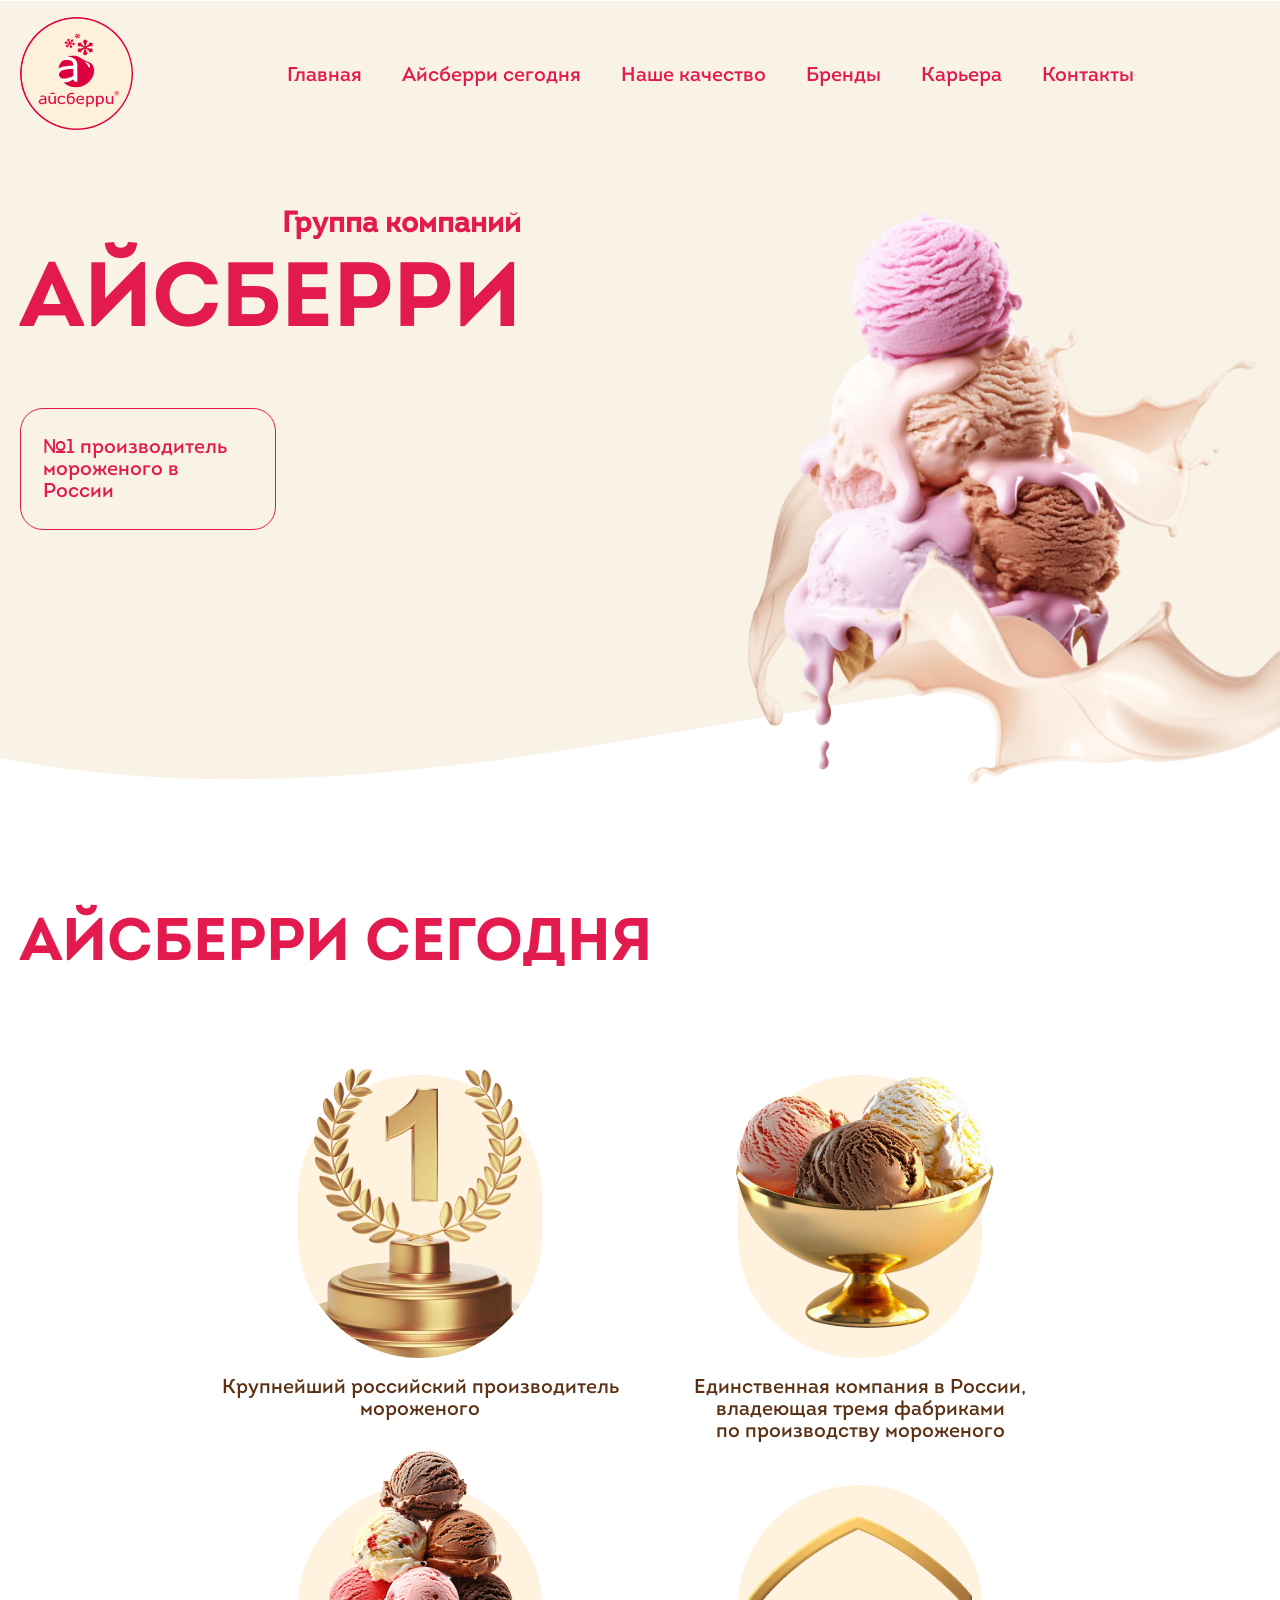
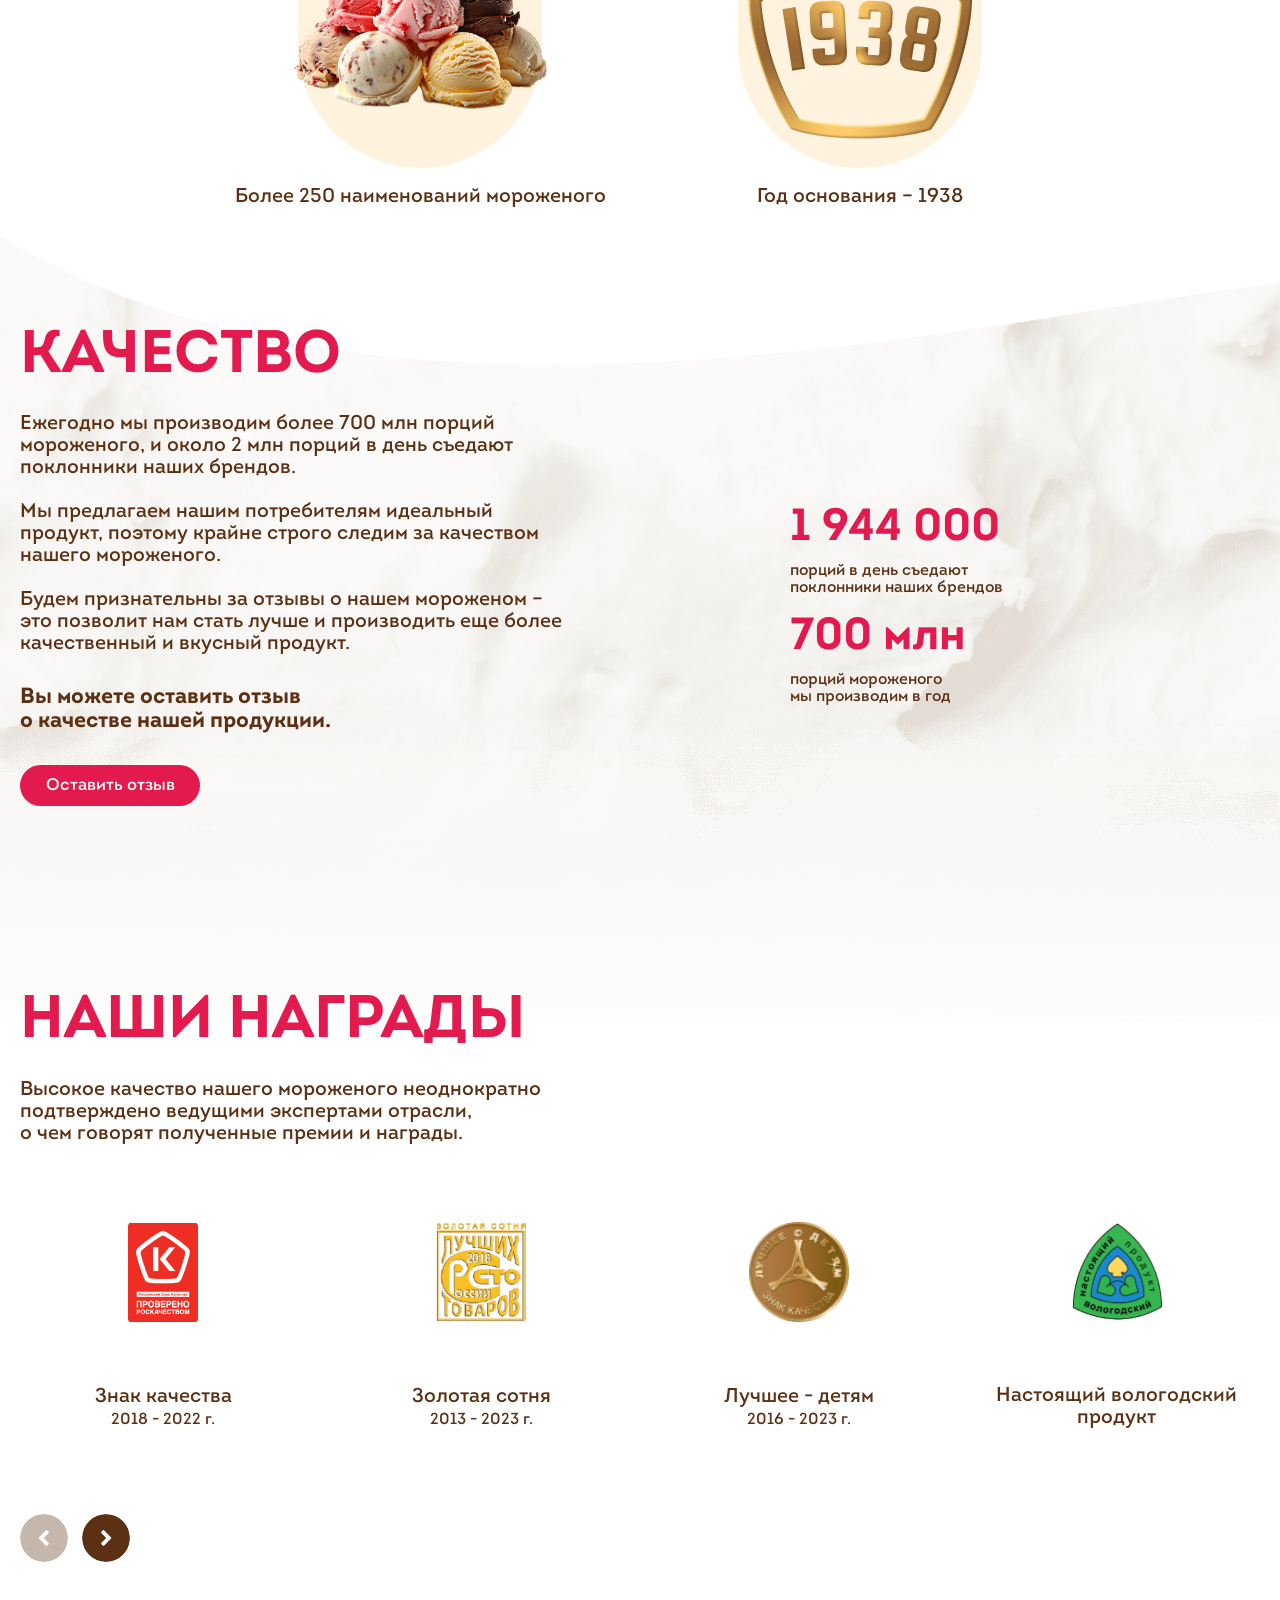
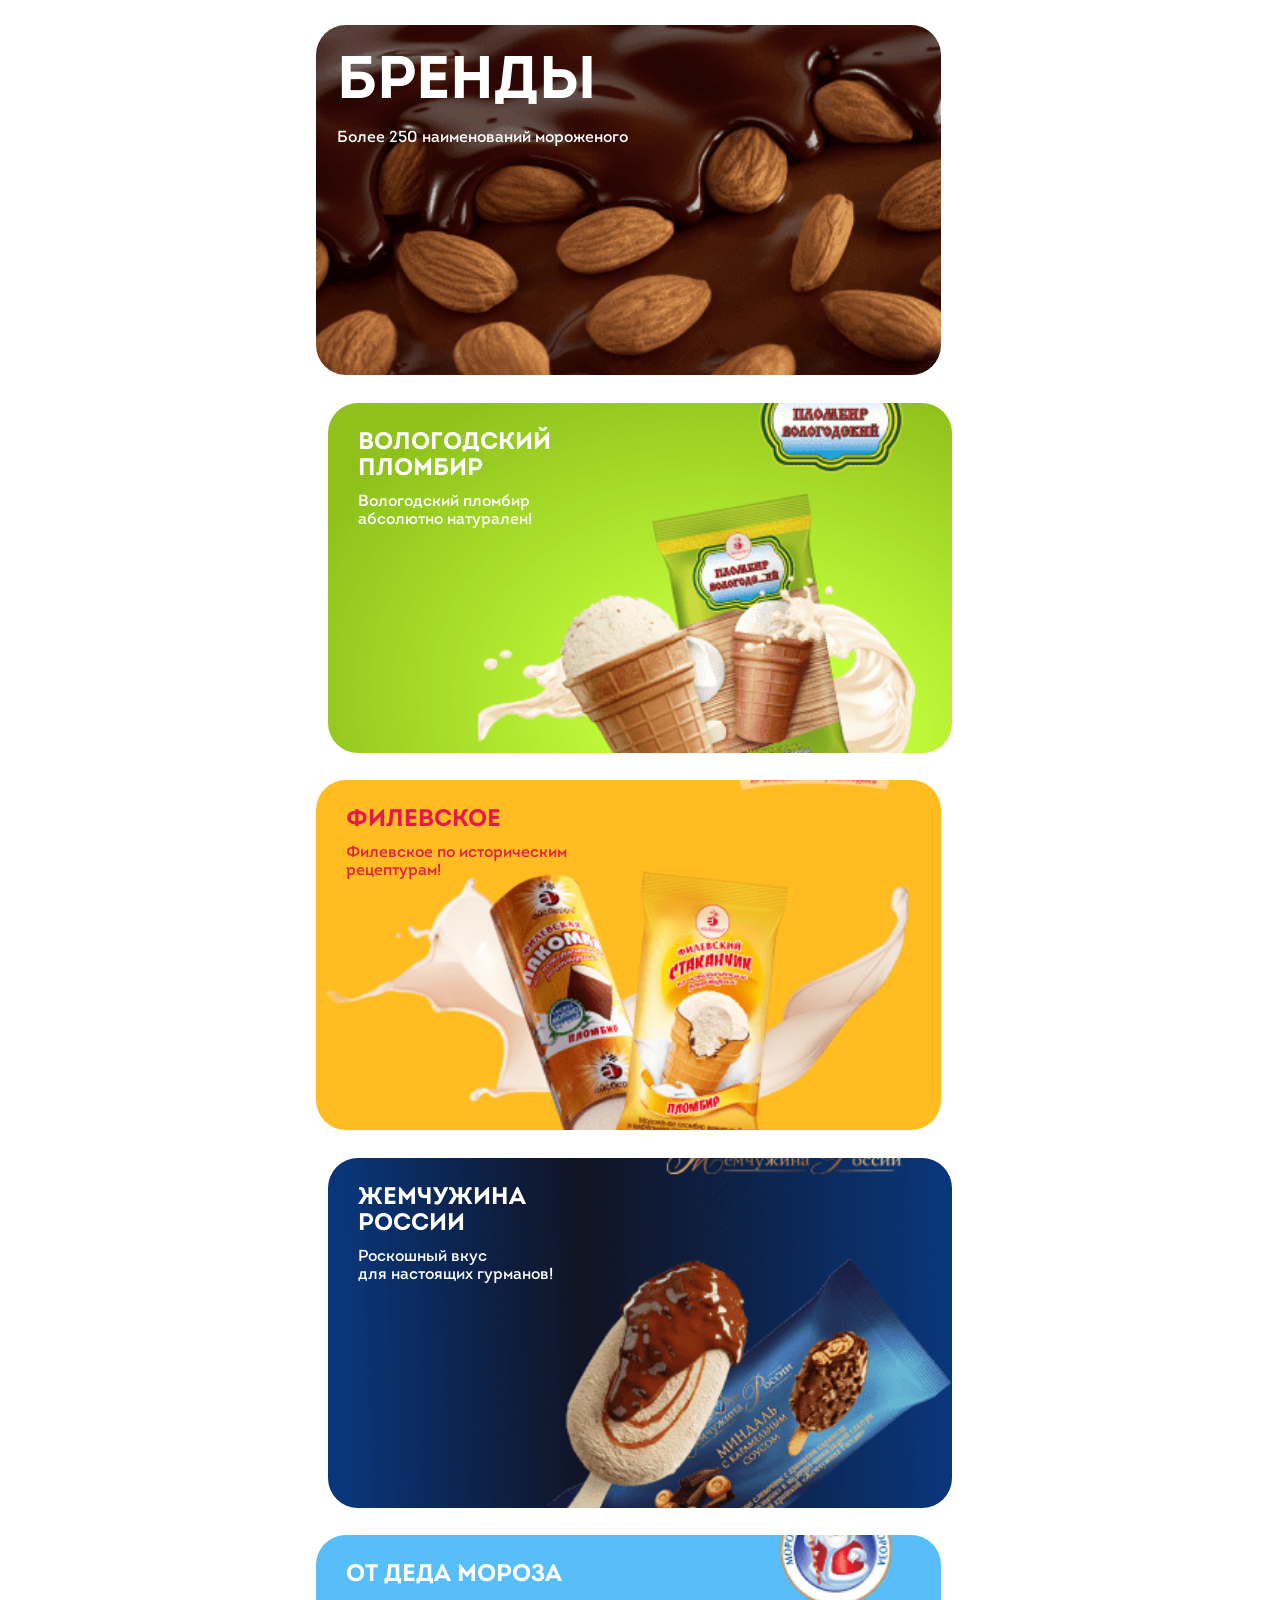
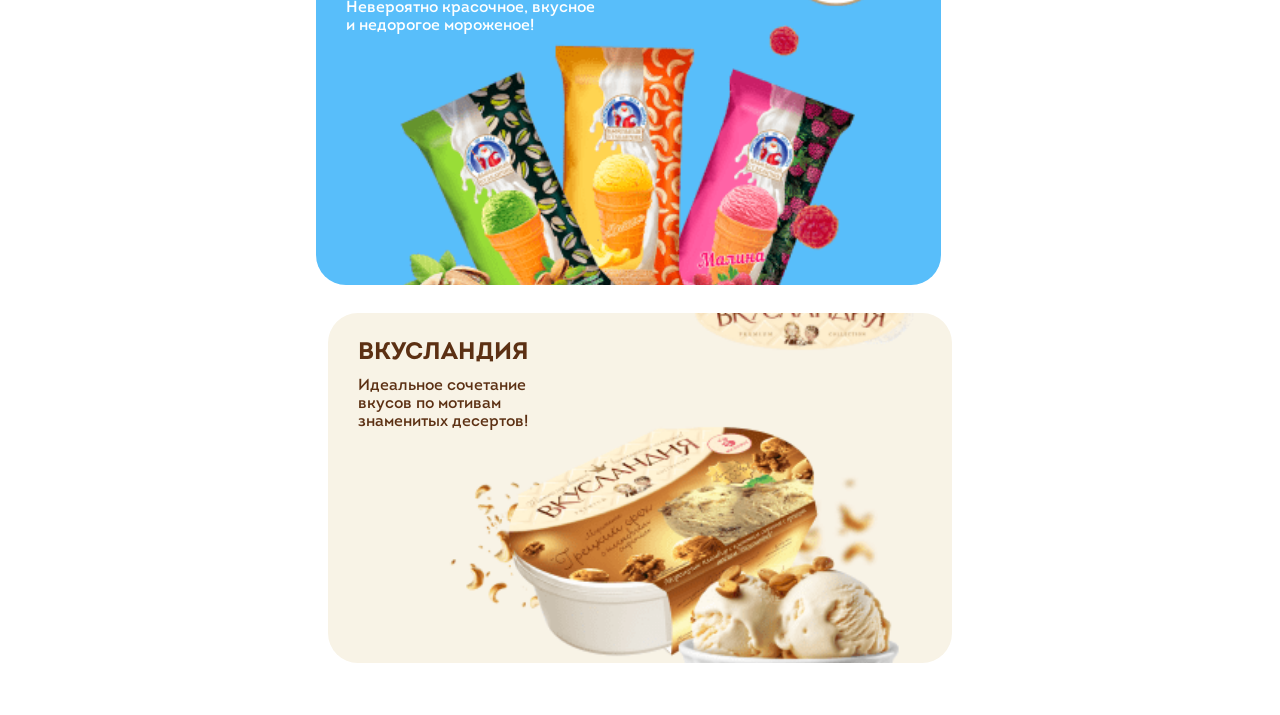
==== commit b0b391b1: "initial" ====
--- a/index.html
+++ b/index.html
@@ -14,8 +14,8 @@
 </head>
 <body>
 <header class="header js-header">
-    <div class="container header__container">
-        <div class="header__img-wrapper">
+    <div class="container header__container js-header-container">
+        <div class="header__img-wrapper menu-item js-menu-item">
             <a href="/">
                 <img src="/img/main-logo.svg" alt="Логотип">
             </a>
@@ -25,12 +25,12 @@
         </div>
         <nav class="header__nav">
             <ul class="header__nav-list js-mobile-menu">
-                <li class="header__nav-list-item"><a href="/">Главная</a></li>
-                <li class="header__nav-list-item"><a href="/iceberry-today.html">Айсберри сегодня</a></li>
-                <li class="header__nav-list-item"><a href="/quality.html">Наше качество</a></li>
-                <li class="header__nav-list-item"><a href="/brands.html">Бренды</a></li>
-                <li class="header__nav-list-item"><a href="/career.html">Карьера</a></li>
-                <li class="header__nav-list-item"><a href="/contacts.html">Контакты</a></li>
+                <li class="header__nav-list-item menu-item header-menu-item js-menu-item"><a href="/">Главная</a></li>
+                <li class="header__nav-list-item menu-item header-menu-item js-menu-item"><a href="/iceberry-today.html">Айсберри сегодня</a></li>
+                <li class="header__nav-list-item menu-item header-menu-item js-menu-item"><a href="/quality.html">Наше качество</a></li>
+                <li class="header__nav-list-item menu-item header-menu-item js-menu-item"><a href="/brands.html">Бренды</a></li>
+                <li class="header__nav-list-item menu-item header-menu-item js-menu-item"><a href="/career.html">Карьера</a></li>
+                <li class="header__nav-list-item menu-item header-menu-item js-menu-item"><a href="/contacts.html">Контакты</a></li>
             </ul>
         </nav>
     </div>
@@ -133,8 +133,7 @@
                         стать лучше и&nbsp;производить еще более качественный и&nbsp;вкусный продукт.</p>
                     <p class="quality__text quality__text_bold">Вы можете оставить отзыв о&nbsp;качестве нашей
                         продукции.</p>
-                    <button class="quality__button button"><a href="/contacts.html" target="_blank">Оставить отзыв</a>
-                    </button>
+                    <a class="quality__button button" href="/contacts.html" target="_blank">Оставить отзыв</a>
                 </div>
                 <div class="quality__content-item">
                     <p class="quality__subtitle">1 944 000</p>
@@ -333,17 +332,17 @@
 </main>
 <footer class="footer">
     <div class="footer__container container">
-        <div class="footer__img-wrapper">
+        <div class="footer__img-wrapper menu-item js-menu-item">
             <a href="/">
                 <img src="/img/main-logo.svg" alt="Логотип">
             </a>
         </div>
         <ul class="footer__nav-list">
-            <li class="footer__nav-list-item"><a href="/iceberry-today.html">Айсберри сегодня</a></li>
-            <li class="footer__nav-list-item"><a href="/quality.html">Качество</a></li>
-            <li class="footer__nav-list-item"><a href="/brands.html">Бренды</a></li>
-            <li class="footer__nav-list-item"><a href="/career.html">Карьера</a></li>
-            <li class="footer__nav-list-item"><a href="/contacts.html">Контакты</a></li>
+            <li class="footer__nav-list-item menu-item js-menu-item"><a href="/iceberry-today.html">Айсберри сегодня</a></li>
+            <li class="footer__nav-list-item menu-item js-menu-item"><a href="/quality.html">Качество</a></li>
+            <li class="footer__nav-list-item menu-item js-menu-item"><a href="/brands.html">Бренды</a></li>
+            <li class="footer__nav-list-item menu-item js-menu-item"><a href="/career.html">Карьера</a></li>
+            <li class="footer__nav-list-item menu-item js-menu-item"><a href="/contacts.html">Контакты</a></li>
         </ul>
         <div class="footer__info">
             <a href="/" class="footer__info-logo">
@@ -352,17 +351,17 @@
             <p class="footer__info-title">2010–<span class="js-footer-year"></span> ООО «ТД АЙСБЕРРИ»</p>
             <ul class="footer__info-socials">
                 <li class="footer__info-socials-item">
-                    <a href="#">
+                    <a href="https://test.ru">
                         <img src="/img/vk-icon.svg" alt="Логотип VK">
                     </a>
                 </li>
                 <li class="footer__info-socials-item">
-                    <a href="#">
+                    <a href="https://test.ru">
                         <img src="/img/tg-icon.svg" alt="Логотип TG">
                     </a>
                 </li>
                 <li class="footer__info-socials-item">
-                    <a href="#">
+                    <a href="https://test.ru">
                         <img src="/img/whatsapp-icon.svg" alt="Логотип Whatsapp">
                     </a>
                 </li>
--- a/styles/main.min.css
+++ b/styles/main.min.css
@@ -1 +1 @@
-@charset "UTF-8";html{line-height:1.15;-webkit-text-size-adjust:100%}body{margin:0;position:relative;overflow-x:hidden;-webkit-overflow-scrolling:auto}main{display:block;min-height:100vh;margin-top:-134px}h1{font-size:2em;margin:0}ul{list-style-type:none;padding:0;margin:0}h2,p{margin:0}hr{-webkit-box-sizing:content-box;box-sizing:content-box;height:0;overflow:visible}code,kbd,pre,samp{font-family:monospace,monospace;font-size:1em}abbr[title]{border-bottom:none;text-decoration:underline;-webkit-text-decoration:underline dotted;text-decoration:underline dotted}b,strong{font-weight:bolder}small{font-size:80%}sub,sup{font-size:75%;line-height:0;position:relative;vertical-align:baseline}sub{bottom:-.25em}sup{top:-.5em}img{border-style:none;pointer-events:none}button,input,optgroup,select,textarea{font-family:inherit;font-size:100%;line-height:1.15;margin:0}button,input{overflow:visible}button,select{text-transform:none}[type=button],[type=reset],[type=submit],button{-webkit-appearance:button}[type=button]::-moz-focus-inner,[type=reset]::-moz-focus-inner,[type=submit]::-moz-focus-inner,button::-moz-focus-inner{border-style:none;padding:0}[type=button]:-moz-focusring,[type=reset]:-moz-focusring,[type=submit]:-moz-focusring,button:-moz-focusring{outline:ButtonText dotted 1px}fieldset{padding:.35em .75em .625em}legend{-webkit-box-sizing:border-box;box-sizing:border-box;color:inherit;display:table;max-width:100%;padding:0;white-space:normal}progress{vertical-align:baseline}textarea{overflow:auto}[type=checkbox],[type=radio]{-webkit-box-sizing:border-box;box-sizing:border-box;padding:0}[type=number]::-webkit-inner-spin-button,[type=number]::-webkit-outer-spin-button{height:auto}[type=search]{-webkit-appearance:textfield;outline-offset:-2px}[type=search]::-webkit-search-decoration{-webkit-appearance:none}::-webkit-file-upload-button{-webkit-appearance:button;font:inherit}details{display:block}summary{display:list-item}[hidden],template{display:none}@font-face{font-family:"Intro Black";src:url("/fonts/Intro Black/intro-black.eot");src:url("/fonts/Intro Black/intro-black.eot?#iefix") format("embedded-opentype"),url("/fonts/Intro Black/intro-black.otf") format("opentype"),url("/fonts/Intro Black/intro-black.svg") format("svg"),url("/fonts/Intro Black/intro-black.ttf") format("truetype"),url("/fonts/Intro Black/intro-black.woff") format("woff"),url("/fonts/Intro Black/intro-black.woff2") format("woff2");font-weight:900;font-style:normal}@font-face{font-family:"Intro Bold";src:url("/fonts/Intro Bold/intro-bold.eot");src:url("/fonts/Intro Bold/intro-bold.eot?#iefix") format("embedded-opentype"),url("/fonts/Intro Bold/intro-bold.otf") format("opentype"),url("/fonts/Intro Bold/intro-bold.svg") format("svg"),url("/fonts/Intro Bold/intro-bold.ttf") format("truetype"),url("/fonts/Intro Bold/intro-bold.woff") format("woff"),url("/fonts/Intro Bold/intro-bold.woff2") format("woff2");font-weight:700;font-style:normal}@font-face{font-family:"Intro Regular";src:url("/fonts/Intro Regular/intro-regular.eot");src:url("/fonts/Intro Regular/intro-regular.eot?#iefix") format("embedded-opentype"),url("/fonts/Intro Regular/intro-regular.otf") format("opentype"),url("/fonts/Intro Regular/intro-regular.svg") format("svg"),url("/fonts/Intro Regular/intro-regular.ttf") format("truetype"),url("/fonts/Intro Regular/intro-regular.woff") format("woff"),url("/fonts/Intro Regular/intro-regular.woff2") format("woff2");font-weight:400;font-style:normal}@font-face{font-family:"Rubik Regular";src:url(/fonts/Rubik/Rubik-Regular.eot);src:url(/fonts/Rubik/Rubik-Regular.eot?#iefix) format("embedded-opentype"),url(/fonts/Rubik/Rubik-Regular.ttf) format("truetype"),url(/fonts/Rubik/Rubik-Regular.woff) format("woff");font-weight:400;font-style:normal}@font-face{font-family:"Rubik Bold";src:url(/fonts/Rubik/Rubik-Bold.eot);src:url(/fonts/Rubik/Rubik-Bold.eot?#iefix) format("embedded-opentype"),url(/fonts/Rubik/Rubik-Bold.ttf) format("truetype"),url(/fonts/Rubik/Rubik-Bold.woff) format("woff");font-weight:700;font-style:normal}*{font-family:"Intro Regular"}*,:after,:before{-webkit-box-sizing:border-box;box-sizing:border-box}section{position:relative}p{color:#5c3013}.no-scroll{overflow:hidden}.container{max-width:1340px;margin:0 auto;padding:0 20px;height:-webkit-max-content;height:-moz-max-content;height:max-content}.absolute-link{position:absolute;top:0;left:0;width:100%;height:100%;z-index:2;border-radius:inherit}.main-title{font-family:"Intro Bold";font-weight:700;font-size:60px;line-height:66px;color:#e31a4d;text-transform:uppercase}.section-title{color:#e31a4d;font-family:"Intro Bold";font-size:60px;font-weight:700;line-height:66px;text-transform:uppercase}.button{background-color:#e31a4d;border-radius:55px;max-width:180px;width:100%;color:#fff;font-size:17px;font-weight:400;line-height:19px;border:none;outline:0;padding:11px;cursor:pointer;-webkit-transition:.3s linear;transition:.3s linear}.button:hover{opacity:.5}.button:hover a{opacity:1}.button a{color:inherit;text-decoration:none}a{background-color:transparent;-webkit-transition:.1s linear;transition:.1s linear}a:hover{opacity:.5}.visually-hidden{position:absolute!important;margin:0!important;padding:0!important;width:1px!important;height:1px!important;white-space:nowrap!important;clip-path:inset(100%)!important;clip:rect(0 0 0 0)!important;overflow:hidden!important}.hidden{display:none}.filevskoe-text{color:#e31a4d}.vkuslandia-text{color:#5c3013}.filevskoe-bg{background-color:#ffbd22}.vologodskiy-plombir-bg{background-color:#8cbd1b}.jemchujina-rossii-bg{background-color:#0b3672}.ot-deda-moroza-bg{background-color:#58befa}.vkuslandia-bg{background-color:#fff2de}.slider-arrows{-webkit-box-pack:justify;-ms-flex-pack:justify;justify-content:space-between;width:100%;max-width:110px}.active .slider-arrows{display:-webkit-box;display:-ms-flexbox;display:flex}body[data-brand-theme=vologodskiy-plombir] .swiper-pagination-bullet{background-color:#fff}body[data-brand-theme=filevskoe] .swiper-pagination-bullet{background-color:#e31a4d}body[data-brand-theme=jemchujina-rossii] .swiper-pagination-bullet,body[data-brand-theme=ot-deda-moroza] .swiper-pagination-bullet{background-color:#fff}body[data-brand-theme=vkuslandia] .swiper-pagination-bullet{background-color:#5c3013}.header{z-index:1000;position:relative}.header__container{display:-webkit-box;display:-ms-flexbox;display:flex;padding-top:17px;-webkit-box-align:center;-ms-flex-align:center;align-items:center}.header__img-wrapper{-webkit-box-flex:0;-ms-flex:0 1 140px;flex:0 1 140px;position:relative}.header__img-wrapper a,.header__img-wrapper img{border-radius:50%;max-width:113px}.header__img-wrapper img{pointer-events:initial}.header__nav-list{display:-webkit-box;display:-ms-flexbox;display:flex}.header__nav-list-item:not(:last-child){margin-right:40px}.header__nav-list-item a{font-size:20px;line-height:22px;color:#e31a4d;text-decoration:none}.header__mobile-menu-button-wrapper{width:30px;height:30px;display:none;margin-left:auto}.open.header__mobile-menu-button-wrapper{-webkit-transform:translateX(10px);transform:translateX(10px)}.header__mobile-menu-button{height:30px;width:5px;position:relative;cursor:pointer;-webkit-transition:.3s;transition:.3s;display:-webkit-box;display:-ms-flexbox;display:flex;-webkit-box-align:center;-ms-flex-align:center;align-items:center;-webkit-box-pack:center;-ms-flex-pack:center;justify-content:center}.header__mobile-menu-button::after,.header__mobile-menu-button::before{content:"";display:block;background-color:#e31a4d;height:100%;width:1px;position:absolute;top:0;-webkit-transition:width .1s,-webkit-transform .3s;transition:transform .3s,width .1s,-webkit-transform .3s}.header__mobile-menu-button::before{left:2px}.header__mobile-menu-button::after{left:2px;-webkit-transform:translateX(4px);transform:translateX(4px)}.header__mobile-menu-button:hover{opacity:.7}.open.header__mobile-menu-button-wrapper .header__mobile-menu-button{width:20px}.open.header__mobile-menu-button-wrapper .header__mobile-menu-button::before{-webkit-transform:translateX(0) rotate(45deg);transform:translateX(0) rotate(45deg);width:2px}.open.header__mobile-menu-button-wrapper .header__mobile-menu-button::after{-webkit-transform:translateX(0) rotate(-45deg);transform:translateX(0) rotate(-45deg);width:2px}.footer{background-color:#e31a4d;border-radius:50px 50px 0 0;font-size:16px;line-height:16px;color:#fff;z-index:1000;position:relative}.footer__container{padding-top:30px;padding-bottom:41px;display:-webkit-box;display:-ms-flexbox;display:flex}.footer__img-wrapper{position:relative;-webkit-box-flex:0;-ms-flex:0 1 200px;flex:0 1 200px}.footer__img-wrapper a,.footer__img-wrapper img{border-radius:50%;max-width:100px}.footer__nav-list{display:-webkit-box;display:-ms-flexbox;display:flex;-ms-flex-wrap:wrap;flex-wrap:wrap;-webkit-box-orient:vertical;-webkit-box-direction:normal;-ms-flex-direction:column;flex-direction:column;max-height:80px;-webkit-box-flex:0;-ms-flex:0 1 614px;flex:0 1 614px;margin-top:9px}.footer__nav-list-item:not(:nth-child(3n)){margin-bottom:16px}.footer__nav-list-item a{font-family:"Intro Bold";color:#fff;text-decoration:none}.footer__info{display:-webkit-box;display:-ms-flexbox;display:flex;-webkit-box-orient:vertical;-webkit-box-direction:normal;-ms-flex-direction:column;flex-direction:column;-webkit-box-align:end;-ms-flex-align:end;align-items:flex-end;-webkit-box-flex:1;-ms-flex:auto;flex:auto;margin-top:10px;text-align:right}.footer__info-title{font-family:"Intro Bold";font-weight:700;color:#fff}.footer__info-socials{display:-webkit-box;display:-ms-flexbox;display:flex;margin-top:15px}.footer__info-socials-item{border-radius:50%}.footer__info-socials-item:not(:last-child){margin-right:20px}.footer__info-socials-item img{width:31px;height:31px}.footer__info-logo,.footer__info-logo img{max-width:100px;width:100%}@media (min-width:767px){body[data-brand-theme=vologodskiy-plombir] .header__nav-list-item a{color:#fff}body[data-brand-theme=filevskoe] .header__nav-list-item a{color:#e31a4d}body[data-brand-theme=jemchujina-rossii] .header__nav-list-item a,body[data-brand-theme=ot-deda-moroza] .header__nav-list-item a{color:#fff}body[data-brand-theme=vkuslandia] .header__nav-list-item a{color:#e31a4d}.footer__info-logo,.footer__info-logo img{display:none}}@media (min-width:1024px){.slider-arrows{display:none}}@media (min-width:1400px){.header__img-wrapper{-webkit-box-flex:0;-ms-flex:0 1 203px;flex:0 1 203px}.header__nav-list-item:not(:last-child){margin-right:90px}.footer__img-wrapper{-webkit-box-flex:0;-ms-flex:0 1 339px;flex:0 1 339px}}@media (max-width:1400px){.footer__nav-list{-webkit-box-flex:0;-ms-flex:0 1 500px;flex:0 1 500px}}@media (max-width:1024px){.slider-arrows{max-width:70px;display:-webkit-box;display:-ms-flexbox;display:flex}.header__img-wrapper a,.header__img-wrapper img{max-width:80px}.header__nav-list-item:not(:last-child){margin-right:24px}.header__nav-list-item a{font-size:14px}}@media (max-width:767px){.section-title{font-size:28px;line-height:31px}.header__container{padding-top:10px}.header__img-wrapper a,.header__img-wrapper img{max-width:50px}body[data-brand-theme=vologodskiy-plombir] .header__mobile-menu-button::after,body[data-brand-theme=vologodskiy-plombir] .header__mobile-menu-button::before{background-color:#fff}body[data-brand-theme=filevskoe] .header__mobile-menu-button::after,body[data-brand-theme=filevskoe] .header__mobile-menu-button::before{background-color:#e31a4d}body[data-brand-theme=jemchujina-rossii] .header__mobile-menu-button::after,body[data-brand-theme=jemchujina-rossii] .header__mobile-menu-button::before{background-color:#fff}body[data-brand-theme=ot-deda-moroza] .header__mobile-menu-button::after,body[data-brand-theme=ot-deda-moroza] .header__mobile-menu-button::before{background-color:#fff}body[data-brand-theme=vkuslandia] .header__mobile-menu-button::after,body[data-brand-theme=vkuslandia] .header__mobile-menu-button::before{background-color:#e31a4d}.header__mobile-menu-button-wrapper{display:-webkit-box;display:-ms-flexbox;display:flex;-webkit-box-pack:center;-ms-flex-pack:center;justify-content:center}.header__top-contacts{-webkit-box-flex:1;-ms-flex:auto;flex:auto;-webkit-box-pack:end;-ms-flex-pack:end;justify-content:flex-end}.header__nav-list{-webkit-box-orient:vertical;-webkit-box-direction:normal;-ms-flex-direction:column;flex-direction:column;position:absolute;left:0;top:0;opacity:0;z-index:100;pointer-events:none;background-color:#fff;-webkit-transition:opacity .3s ease-out;transition:opacity .3s ease-out;padding:30px 0;margin-top:-1px;border-radius:0 0 20px 20px}.header__nav-list.open{opacity:1;pointer-events:auto}.header__tel{font-size:16px}.header__nav-list-item:not(:last-child){margin-bottom:30px}.footer{border-radius:30px 30px 0 0}.footer__container{padding-top:21px}.footer__img-wrapper{display:none}.footer__nav-list{max-height:initial}.footer__nav-list-item{margin-bottom:16px}.footer__info-title{font-size:14px;font-weight:400;line-height:14px;margin-top:6px}}@media (min-width:767px) and (max-width:1400px){.header__nav{margin:0 auto}}+@charset "UTF-8";html{line-height:1.15;-webkit-text-size-adjust:100%}body{margin:0;position:relative;overflow-x:hidden;-webkit-overflow-scrolling:auto}main{display:block;min-height:100vh;margin-top:-134px}h1{font-size:2em;margin:0}ul{list-style-type:none;padding:0;margin:0}h2,p{margin:0}hr{-webkit-box-sizing:content-box;box-sizing:content-box;height:0;overflow:visible}code,kbd,pre,samp{font-family:monospace,monospace;font-size:1em}abbr[title]{border-bottom:none;text-decoration:underline;-webkit-text-decoration:underline dotted;text-decoration:underline dotted}b,strong{font-weight:bolder}small{font-size:80%}sub,sup{font-size:75%;line-height:0;position:relative;vertical-align:baseline}sub{bottom:-.25em}sup{top:-.5em}img{border-style:none;pointer-events:none}button,input,optgroup,select,textarea{font-family:inherit;font-size:100%;line-height:1.15;margin:0}button,input{overflow:visible}button,select{text-transform:none}[type=button],[type=reset],[type=submit],button{-webkit-appearance:button}[type=button]::-moz-focus-inner,[type=reset]::-moz-focus-inner,[type=submit]::-moz-focus-inner,button::-moz-focus-inner{border-style:none;padding:0}[type=button]:-moz-focusring,[type=reset]:-moz-focusring,[type=submit]:-moz-focusring,button:-moz-focusring{outline:ButtonText dotted 1px}fieldset{padding:.35em .75em .625em}legend{-webkit-box-sizing:border-box;box-sizing:border-box;color:inherit;display:table;max-width:100%;padding:0;white-space:normal}progress{vertical-align:baseline}textarea{overflow:auto}[type=checkbox],[type=radio]{-webkit-box-sizing:border-box;box-sizing:border-box;padding:0}[type=number]::-webkit-inner-spin-button,[type=number]::-webkit-outer-spin-button{height:auto}[type=search]{-webkit-appearance:textfield;outline-offset:-2px}[type=search]::-webkit-search-decoration{-webkit-appearance:none}::-webkit-file-upload-button{-webkit-appearance:button;font:inherit}details{display:block}summary{display:list-item}[hidden],template{display:none}@font-face{font-family:"Intro Black";src:url("/fonts/Intro Black/intro-black.eot");src:url("/fonts/Intro Black/intro-black.eot?#iefix") format("embedded-opentype"),url("/fonts/Intro Black/intro-black.otf") format("opentype"),url("/fonts/Intro Black/intro-black.svg") format("svg"),url("/fonts/Intro Black/intro-black.ttf") format("truetype"),url("/fonts/Intro Black/intro-black.woff") format("woff"),url("/fonts/Intro Black/intro-black.woff2") format("woff2");font-weight:900;font-style:normal}@font-face{font-family:"Intro Bold";src:url("/fonts/Intro Bold/intro-bold.eot");src:url("/fonts/Intro Bold/intro-bold.eot?#iefix") format("embedded-opentype"),url("/fonts/Intro Bold/intro-bold.otf") format("opentype"),url("/fonts/Intro Bold/intro-bold.svg") format("svg"),url("/fonts/Intro Bold/intro-bold.ttf") format("truetype"),url("/fonts/Intro Bold/intro-bold.woff") format("woff"),url("/fonts/Intro Bold/intro-bold.woff2") format("woff2");font-weight:700;font-style:normal}@font-face{font-family:"Intro Regular";src:url("/fonts/Intro Regular/intro-regular.eot");src:url("/fonts/Intro Regular/intro-regular.eot?#iefix") format("embedded-opentype"),url("/fonts/Intro Regular/intro-regular.otf") format("opentype"),url("/fonts/Intro Regular/intro-regular.svg") format("svg"),url("/fonts/Intro Regular/intro-regular.ttf") format("truetype"),url("/fonts/Intro Regular/intro-regular.woff") format("woff"),url("/fonts/Intro Regular/intro-regular.woff2") format("woff2");font-weight:400;font-style:normal}@font-face{font-family:"Rubik Regular";src:url(/fonts/Rubik/Rubik-Regular.eot);src:url(/fonts/Rubik/Rubik-Regular.eot?#iefix) format("embedded-opentype"),url(/fonts/Rubik/Rubik-Regular.ttf) format("truetype"),url(/fonts/Rubik/Rubik-Regular.woff) format("woff");font-weight:400;font-style:normal}@font-face{font-family:"Rubik Bold";src:url(/fonts/Rubik/Rubik-Bold.eot);src:url(/fonts/Rubik/Rubik-Bold.eot?#iefix) format("embedded-opentype"),url(/fonts/Rubik/Rubik-Bold.ttf) format("truetype"),url(/fonts/Rubik/Rubik-Bold.woff) format("woff");font-weight:700;font-style:normal}*{font-family:"Intro Regular"}*,:after,:before{-webkit-box-sizing:border-box;box-sizing:border-box}section{position:relative}p{color:#5c3013}.no-scroll{overflow:hidden}.container{max-width:1340px;margin:0 auto;padding:0 20px;height:-webkit-max-content;height:-moz-max-content;height:max-content}.absolute-link{position:absolute;top:0;left:0;width:100%;height:100%;z-index:2;border-radius:inherit}.main-title{font-family:"Intro Bold";font-weight:700;font-size:60px;line-height:66px;color:#e31a4d;text-transform:uppercase}.section-title{color:#e31a4d;font-family:"Intro Bold";font-size:60px;font-weight:700;line-height:66px;text-transform:uppercase}.button{background-color:#e31a4d;border-radius:55px;max-width:180px;width:100%;color:#fff;font-size:17px;font-weight:400;line-height:19px;border:none;outline:0;padding:11px;cursor:pointer;-webkit-transition:.3s linear;transition:.3s linear}.button:hover{opacity:.5}.button:hover a{opacity:1}.button a{color:inherit;text-decoration:none}a{background-color:transparent;-webkit-transition:.1s linear;transition:.1s linear}a:hover{opacity:.5}.visually-hidden{position:absolute!important;margin:0!important;padding:0!important;width:1px!important;height:1px!important;white-space:nowrap!important;clip-path:inset(100%)!important;clip:rect(0 0 0 0)!important;overflow:hidden!important}.hidden{display:none}.filevskoe-text{color:#e31a4d}.vkuslandia-text{color:#5c3013}.filevskoe-bg{background-color:#ffbd22}.vologodskiy-plombir-bg{background-color:#8cbd1b}.jemchujina-rossii-bg{background-color:#0b3672}.ot-deda-moroza-bg{background-color:#58befa}.vkuslandia-bg{background-color:#fff2de}.slider-arrows{-webkit-box-pack:justify;-ms-flex-pack:justify;justify-content:space-between;width:100%;max-width:110px}.active .slider-arrows{display:-webkit-box;display:-ms-flexbox;display:flex}.menu-item.active{pointer-events:none}.menu-item.active.header-menu-item{font-weight:700}body[data-brand-theme=vologodskiy-plombir] .swiper-pagination-bullet{background-color:#fff}body[data-brand-theme=filevskoe] .swiper-pagination-bullet{background-color:#e31a4d}body[data-brand-theme=jemchujina-rossii] .swiper-pagination-bullet,body[data-brand-theme=ot-deda-moroza] .swiper-pagination-bullet{background-color:#fff}body[data-brand-theme=vkuslandia] .swiper-pagination-bullet{background-color:#5c3013}.header{z-index:1000;position:relative}.header__container{display:-webkit-box;display:-ms-flexbox;display:flex;padding-top:17px;-webkit-box-align:center;-ms-flex-align:center;align-items:center;-webkit-transition:opacity .3s ease-out;transition:opacity .3s ease-out}.header__container.open{background-color:#fff2de}.header__img-wrapper{-webkit-box-flex:0;-ms-flex:0 1 140px;flex:0 1 140px;position:relative}.header__img-wrapper a,.header__img-wrapper img{border-radius:50%;max-width:113px}.header__img-wrapper:not(.active) img{pointer-events:initial}.header__nav-list{display:-webkit-box;display:-ms-flexbox;display:flex}.header__nav-list-item:not(:last-child){margin-right:40px}.header__nav-list-item a{font-size:20px;line-height:22px;color:#e31a4d;text-decoration:none}.header__mobile-menu-button-wrapper{width:30px;height:30px;display:none;margin-left:auto}.header__mobile-menu-button-wrapper.open{-webkit-transform:translateX(10px);transform:translateX(10px)}.header__mobile-menu-button{height:30px;width:5px;position:relative;cursor:pointer;-webkit-transition:.3s;transition:.3s;display:-webkit-box;display:-ms-flexbox;display:flex;-webkit-box-align:center;-ms-flex-align:center;align-items:center;-webkit-box-pack:center;-ms-flex-pack:center;justify-content:center}.header__mobile-menu-button:hover{opacity:.7}.header__mobile-menu-button::after,.header__mobile-menu-button::before{content:"";display:block;background-color:#e31a4d;height:100%;width:1px;position:absolute;top:0;transition:transform .3s,width .1s,-webkit-transform .3s;-webkit-transition:width .1s,-webkit-transform .3s}.header__mobile-menu-button::before{left:2px}.header__mobile-menu-button::after{left:2px;-webkit-transform:translateX(4px);transform:translateX(4px)}.open.header__mobile-menu-button-wrapper .header__mobile-menu-button{width:20px}.open.header__mobile-menu-button-wrapper .header__mobile-menu-button::before{-webkit-transform:translateX(0) rotate(45deg);transform:translateX(0) rotate(45deg);width:2px}.open.header__mobile-menu-button-wrapper .header__mobile-menu-button::after{-webkit-transform:translateX(0) rotate(-45deg);transform:translateX(0) rotate(-45deg);width:2px}.footer{background-color:#e31a4d;border-radius:50px 50px 0 0;font-size:16px;line-height:16px;color:#fff;z-index:1000;position:relative}.footer__container{padding-top:30px;padding-bottom:41px;display:-webkit-box;display:-ms-flexbox;display:flex}.footer__img-wrapper{position:relative;-webkit-box-flex:0;-ms-flex:0 1 200px;flex:0 1 200px}.footer__img-wrapper a,.footer__img-wrapper img{border-radius:50%;max-width:100px;height:100%}.footer__img-wrapper a{display:block}.footer__nav-list{display:-webkit-box;display:-ms-flexbox;display:flex;-ms-flex-wrap:wrap;flex-wrap:wrap;-webkit-box-orient:vertical;-webkit-box-direction:normal;-ms-flex-direction:column;flex-direction:column;max-height:80px;-webkit-box-flex:0;-ms-flex:0 1 614px;flex:0 1 614px;margin-top:9px}.footer__nav-list-item:not(:nth-child(3n)){margin-bottom:16px}.footer__nav-list-item a{font-family:"Intro Bold";color:#fff;text-decoration:none}.footer__info{display:-webkit-box;display:-ms-flexbox;display:flex;-webkit-box-orient:vertical;-webkit-box-direction:normal;-ms-flex-direction:column;flex-direction:column;-webkit-box-align:end;-ms-flex-align:end;align-items:flex-end;-webkit-box-flex:1;-ms-flex:auto;flex:auto;margin-top:10px;text-align:right}.footer__info-title{font-family:"Intro Bold";font-weight:700;color:#fff}.footer__info-socials{display:-webkit-box;display:-ms-flexbox;display:flex;margin-top:15px}.footer__info-socials-item{border-radius:50%}.footer__info-socials-item:not(:last-child){margin-right:20px}.footer__info-socials-item img{width:31px;height:31px}.footer__info-socials-item a{display:block;height:100%;border-radius:50%}.footer__info-logo,.footer__info-logo img{max-width:100px;width:100%}@media (min-width:767px){body[data-brand-theme=vologodskiy-plombir] .header__nav-list-item a{color:#fff}body[data-brand-theme=filevskoe] .header__nav-list-item a{color:#e31a4d}body[data-brand-theme=jemchujina-rossii] .header__nav-list-item a,body[data-brand-theme=ot-deda-moroza] .header__nav-list-item a{color:#fff}body[data-brand-theme=vkuslandia] .header__nav-list-item a{color:#e31a4d}.footer__info-logo,.footer__info-logo img{display:none}}@media (min-width:1024px){.slider-arrows{display:none}}@media (min-width:1400px){.header__img-wrapper{-webkit-box-flex:0;-ms-flex:0 1 203px;flex:0 1 203px}.header__nav-list-item:not(:last-child){margin-right:90px}.footer__img-wrapper{-webkit-box-flex:0;-ms-flex:0 1 339px;flex:0 1 339px}}@media (max-width:1400px){.footer__nav-list{-webkit-box-flex:0;-ms-flex:0 1 500px;flex:0 1 500px}}@media (max-width:1024px){.slider-arrows{max-width:70px;display:-webkit-box;display:-ms-flexbox;display:flex}.header__img-wrapper a,.header__img-wrapper img{max-width:80px}.header__nav-list-item:not(:last-child){margin-right:24px}}@media (max-width:767px){.section-title{font-size:28px;line-height:31px}.header__container{padding-top:10px}.header__img-wrapper a,.header__img-wrapper img{max-width:50px}.header__nav-list.open{opacity:1;pointer-events:auto}.header__nav-list{-webkit-box-orient:vertical;-webkit-box-direction:normal;-ms-flex-direction:column;flex-direction:column;position:absolute;left:0;top:64px;opacity:0;width:100%;z-index:100;pointer-events:none;background-color:#fff2de;-webkit-transition:opacity .3s ease-out;transition:opacity .3s ease-out;padding:34px 20px 70px}.header__nav-list-item:not(:last-child){margin-right:0}.header__nav-list-item{margin-right:0;margin-bottom:25px;padding-bottom:25px;position:relative}.header__nav-list-item::after{content:"";display:block;position:absolute;bottom:0;left:0;width:100%;height:1px;background-color:#e31a4d}.header__mobile-menu-button-wrapper{display:-webkit-box;display:-ms-flexbox;display:flex;-webkit-box-pack:center;-ms-flex-pack:center;justify-content:center}body[data-brand-theme=vologodskiy-plombir] .header__mobile-menu-button-wrapper:not(.open) .header__mobile-menu-button::after,body[data-brand-theme=vologodskiy-plombir] .header__mobile-menu-button-wrapper:not(.open) .header__mobile-menu-button::before{background-color:#fff}body[data-brand-theme=filevskoe] .header__mobile-menu-button-wrapper:not(.open) .header__mobile-menu-button::after,body[data-brand-theme=filevskoe] .header__mobile-menu-button-wrapper:not(.open) .header__mobile-menu-button::before{background-color:#e31a4d}body[data-brand-theme=jemchujina-rossii] .header__mobile-menu-button-wrapper:not(.open) .header__mobile-menu-button::after,body[data-brand-theme=jemchujina-rossii] .header__mobile-menu-button-wrapper:not(.open) .header__mobile-menu-button::before{background-color:#fff}body[data-brand-theme=ot-deda-moroza] .header__mobile-menu-button-wrapper:not(.open) .header__mobile-menu-button::after,body[data-brand-theme=ot-deda-moroza] .header__mobile-menu-button-wrapper:not(.open) .header__mobile-menu-button::before{background-color:#fff}body[data-brand-theme=vkuslandia] .header__mobile-menu-button-wrapper:not(.open) .header__mobile-menu-button::after,body[data-brand-theme=vkuslandia] .header__mobile-menu-button-wrapper:not(.open) .header__mobile-menu-button::before{background-color:#e31a4d}.footer{border-radius:30px 30px 0 0}.footer__container{padding-top:21px}.footer__img-wrapper{display:none}.footer__nav-list{max-height:initial}.footer__nav-list-item{margin-bottom:16px}.footer__info-title{font-size:14px;font-weight:400;line-height:14px;margin-top:6px}}@media (min-width:767px) and (max-width:1400px){.header__nav{margin:0 auto}}@media (min-width:767px) and (max-width:1024px){.header__nav-list-item a{font-size:14px}}
--- a/styles/pages/index.min.css
+++ b/styles/pages/index.min.css
@@ -1 +1 @@
-@charset "UTF-8";.swiper-button-next,.swiper-button-prev{position:initial!important;top:initial!important;left:initial!important;right:initial!important;bottom:initial!important;display:block!important;width:48px!important;height:48px!important;margin:0!important;background:url(/img/slider-arrow.svg) center no-repeat;-webkit-transition:.2s linear;transition:.2s linear;border-radius:50%}.swiper-button-next::after,.swiper-button-prev::after{display:none}.swiper-button-next:hover,.swiper-button-prev:hover{opacity:.7}.swiper{overflow:visible!important}.swiper-button-next{-webkit-transform:rotate(180deg);transform:rotate(180deg)}.swiper-pagination{max-width:114px;display:-webkit-box;display:-ms-flexbox;display:flex;-webkit-box-pack:justify;-ms-flex-pack:justify;justify-content:space-between;-webkit-box-align:center;-ms-flex-align:center;align-items:center}.swiper-pagination-bullet{width:10px!important;height:10px!important;margin:initial!important;opacity:initial!important;-webkit-transition:.1s linear;transition:.1s linear}.swiper-fade .swiper-slide{opacity:0!important}.swiper-fade .swiper-slide-active{opacity:1!important}.hero{background:url(/img/hero-bg.svg) 0 100% no-repeat;background-size:cover;padding-top:94px;padding-bottom:250px}.hero__container{display:-webkit-box;display:-ms-flexbox;display:flex;position:relative}.hero__info{margin-top:114px}.hero__info-subtitle{color:#e31a4d;font-size:29px;font-weight:700;line-height:31.9px;text-align:right}.hero__info-title{color:#e31a4d;font-size:91px;font-weight:700;line-height:126px;text-transform:uppercase;font-family:"Intro Bold"}.hero__info-descr{color:#e31a4d;font-size:20px;font-weight:400;line-height:22px;border:1px solid #e31a4d;border-radius:23px;max-width:256px;width:100%;margin-top:41px;padding:26px 22px}.hero__info-descr span{font-family:"Rubik Regular"}.hero__info-img{position:absolute;width:100%}.today{margin-top:132px;z-index:1}.today__title{margin-bottom:55px}.today__list{display:-webkit-box;display:-ms-flexbox;display:flex;-ms-flex-wrap:wrap;flex-wrap:wrap;-webkit-box-pack:center;-ms-flex-pack:center;justify-content:center}.today__list-item{display:-webkit-box;display:-ms-flexbox;display:flex;-webkit-box-orient:vertical;-webkit-box-direction:normal;-ms-flex-direction:column;flex-direction:column;-webkit-box-flex:0;-ms-flex:0 1 420px;flex:0 1 420px;-webkit-box-align:center;-ms-flex-align:center;align-items:center}.today__list-item:nth-child(odd){margin-right:20px}.today__list-text{font-size:20px;font-weight:400;line-height:22px;text-align:center;margin-top:13px}.quality{background-repeat:no-repeat;background-position:100% -5px;background-size:cover;padding:191px 0 295px}.quality::after{bottom:-33px}.quality::before{top:-33px}.quality__title{margin-bottom:23px}.quality__content{display:-webkit-box;display:-ms-flexbox;display:flex;max-width:1000px;width:100%;-webkit-box-pack:justify;-ms-flex-pack:justify;justify-content:space-between;-webkit-box-align:center;-ms-flex-align:center;align-items:center;margin-top:-75px}.quality__content-item:first-child{-webkit-box-flex:0;-ms-flex:0 1 558px;flex:0 1 558px}.quality__content-item:last-child{-webkit-box-flex:0;-ms-flex:0 1 230px;flex:0 1 230px;margin-top:80px}.quality__text{font-size:20px;font-weight:400;line-height:22px;text-align:left}.quality__text:not(.quality__text_bold){margin-bottom:22px}.quality__text_bold{font-family:"Intro Bold";font-size:22px;font-weight:700;line-height:24.2px;margin-top:31px;max-width:390px;width:100%;margin-bottom:31px}.quality__subtitle{font-family:"Intro Bold";font-size:45px;font-weight:700;line-height:49px;color:#e31a4d}.quality__descr{font-size:16px;font-weight:400;line-height:17.6px;margin-top:10px}.quality__descr:not(:last-child){margin-bottom:15px}.quality__decor{position:absolute;bottom:-170px;right:0}.awards{margin-top:-112px}.awards__descr{font-size:20px;font-weight:400;line-height:22px;max-width:550px;width:100%;margin:24px 0 77px}.awards__list{display:-webkit-box;display:-ms-flexbox;display:flex}.awards__list-item{display:-webkit-box!important;display:-ms-flexbox!important;display:flex!important;-webkit-box-orient:vertical;-webkit-box-direction:normal;-ms-flex-direction:column;flex-direction:column;-webkit-box-align:center;-ms-flex-align:center;align-items:center;max-width:190px;width:100%}.awards__list-item:not(:last-child){margin-right:87px}.awards__list-text{font-size:20px;font-weight:400;line-height:22px;text-align:center;margin-top:58px}.awards__list-text span{font-size:16px;line-height:18px}.awards__slider-arrows{margin-top:19px}.brands{margin-top:63px}.brands__title{text-transform:uppercase;font-family:"Intro Bold";font-size:24px;font-weight:700;line-height:26px;max-width:230px;width:100%;margin-bottom:11px}.brands__title:not(.vkuslandia-text):not(.filevskoe-text){color:#fff}.brands__descr{font-size:16px;font-weight:400;line-height:18px}.brands__descr:not(.vkuslandia-text):not(.filevskoe-text){color:#fff}.brands__list{display:-webkit-box;display:-ms-flexbox;display:flex}.brands__list-item{max-width:420px;width:100%;border-radius:30px;padding:27px 30px;min-height:350px;margin-bottom:20px;-webkit-transition:.2s linear;transition:.2s linear;position:relative;background-repeat:no-repeat;background-position:center;background-size:cover}.brands__list-item_main{background-image:url(/img/brands-bg-1.png);padding:25px 21px}.brands__list-item_main .brands__title{font-size:60px;line-height:66px;margin-bottom:13px}.brands__list-item_vologodskiy-plombir{background-image:url(/img/brands-bg-2.png)}.brands__list-item_filevskoe{background-image:url(/img/brands-bg-3.png)}.brands__list-item_jemchujina-rossii{background-image:url(/img/brands-bg-4.png)}.brands__list-item_ot-deda-moroza{background-image:url(/img/brands-bg-5.png)}.brands__list-item_vkuslandia{background-image:url(/img/brands-bg-6.png)}.buy{margin:25px 0 51px}.buy__descr{font-size:20px;font-weight:400;line-height:22px;max-width:626px;width:100%;margin:23px 0 22px}.buy__list{display:-webkit-box;display:-ms-flexbox;display:flex}.buy__list-item{max-width:310px;width:100%;border:1px solid #e31a4d;border-radius:30px;display:-webkit-box!important;display:-ms-flexbox!important;display:flex!important;-webkit-box-align:center;-ms-flex-align:center;align-items:center;-webkit-box-pack:center;-ms-flex-pack:center;justify-content:center;min-height:310px;margin-bottom:20px;margin-right:20px}@media (-webkit-min-device-pixel-ratio:2) and (min-width:430px),(min-resolution:192dpi) and (min-width:430px){.brands__list-item_main{background-image:url(/img/brands-bg-1@2x.png)}.brands__list-item_vologodskiy-plombir{background-image:url(/img/brands-bg-2@2x.png)}.brands__list-item_filevskoe{background-image:url(/img/brands-bg-3@2x.png)}.brands__list-item_jemchujina-rossii{background-image:url(/img/brands-bg-4@2x.png)}.brands__list-item_ot-deda-moroza{background-image:url(/img/brands-bg-5@2x.png)}.brands__list-item_vkuslandia{background-image:url(/img/brands-bg-6@2x.png)}}@media (min-width:767px){.quality__decor{display:none}}@media (min-width:1024px){.swiper-overflow-hidden{overflow:hidden!important}.brands__list{-ms-flex-wrap:wrap;flex-wrap:wrap}.brands__list-item:hover{scale:1.05}}@media (min-width:1400px){.hero__info-title{font-size:126px}.hero__info-img{max-width:892px;right:-169px}.today__list-item{-webkit-box-flex:0;-ms-flex:0 1 310px;flex:0 1 310px}.today__list-item:nth-child(even){margin-top:50px}.brands__list-item:not(:nth-child(3n)){margin-right:20px}}@media (min-width:1440px){.quality::after,.quality:before{content:"";display:block;position:absolute;left:0;width:100%;height:100px;background:#fff;-webkit-filter:blur(23px);filter:blur(23px)}}@media (min-width:1920px){.quality{background-image:url(/img/quality-bg-desktop.png)}}@media (-webkit-min-device-pixel-ratio:2) and (min-width:1920px),(min-resolution:192dpi) and (min-width:1920px){.quality{background-image:url(/img/quality-bg-desktop@2x.png);background-position:100% 21%}}@media (max-width:1024px){.swiper-button-next,.swiper-button-prev{width:30px!important;height:32px!important;background:url(/img/slider-arrow_mobile.svg) center no-repeat}.hero{overflow:hidden}.hero__info-img{right:-72px;max-width:500px;bottom:-268px}.today__list-item{-webkit-box-flex:0;-ms-flex:0 1 48%;flex:0 1 48%;margin-bottom:23px}.quality__content-item:first-child{-webkit-box-flex:0;-ms-flex:0 1 450px;flex:0 1 450px}.awards__list-item{max-width:100%}.awards__list-item:not(:last-child){margin-right:initial}.brands__list-item,.buy__list-item{max-width:100%}}@media (max-width:767px){.hero{padding-bottom:411px;background-position:81% 0}.hero__container{-webkit-box-orient:vertical;-webkit-box-direction:normal;-ms-flex-direction:column;flex-direction:column}.hero__info{margin:73px auto 0;max-width:331px}.hero__info-subtitle{font-size:20px;line-height:20px}.hero__info-title{font-size:60px;line-height:66px}.hero__info-descr{margin-top:26px}.hero__info-img{width:455px;bottom:-378px;right:-85px}.today{margin-top:2px}.today__title{text-align:center;margin-bottom:20px}.today__list-item{-webkit-box-flex:0;-ms-flex:0 1 100%;flex:0 1 100%}.today__list-item:nth-child(odd){margin-right:0}.today__list-text{max-width:310px;width:100%}.quality{background-image:url(/img/quality-mobile-bg.png);padding:0 0 21px;margin:32px 0 169px;border-radius:30px}.quality__title{margin-top:29px;margin-bottom:30px}.quality__content{margin-top:0;max-width:100%;-webkit-box-orient:vertical;-webkit-box-direction:normal;-ms-flex-direction:column;flex-direction:column}.quality__content-item:last-child{margin-top:33px;display:-webkit-box;display:-ms-flexbox;display:flex;-webkit-box-orient:vertical;-webkit-box-direction:normal;-ms-flex-direction:column;flex-direction:column;-webkit-box-align:center;-ms-flex-align:center;align-items:center;text-align:center}.quality__content-item:first-child,.quality__content-item:last-child{-webkit-box-flex:0;-ms-flex:0 1 100%;flex:0 1 100%}.quality__text{font-size:16px;line-height:18px}.quality__text:not(.quality__text_bold){margin-bottom:18px;max-width:315px}.quality__text_bold{font-size:20px;line-height:20px;margin-top:29px}.quality__descr{max-width:230px;width:100%}.awards{margin-top:0}.awards__descr{font-size:16px;line-height:18px;margin:19px 0 60px}.awards__list-item img{max-width:80px;width:100%}.brands{margin-top:30px}.brands__title{font-size:18px;line-height:110%;max-width:202px}.brands__descr{font-size:16px;max-width:182px;width:100%}.brands__list-item_main .brands__title{font-size:28px;line-height:31px}.buy{margin:29px 0}.buy__descr{margin:11px 0 22px}}@media (-webkit-min-device-pixel-ratio:2) and (max-width:767px),(min-resolution:192dpi) and (max-width:767px){.quality{background-image:url(/img/quality-mobile-bg@2x.png);padding:0 0 21px;margin:32px 0 169px;border-radius:30px}}@media (max-width:430px){.brands__list-item_main{background-image:url(/img/brands-bg-1_mobile.png)}.brands__list-item_vologodskiy-plombir{background-image:url(/img/brands-bg-2_mobile.png)}.brands__list-item_filevskoe{background-image:url(/img/brands-bg-3_mobile.png)}.brands__list-item_jemchujina-rossii{background-image:url(/img/brands-bg-4_mobile.png)}.brands__list-item_ot-deda-moroza{background-image:url(/img/brands-bg-5_mobile.png)}.brands__list-item_vkuslandia{background-image:url(/img/brands-bg-6_mobile.png)}}@media (-webkit-min-device-pixel-ratio:2) and (max-width:430px),(min-resolution:192dpi) and (max-width:430px){.brands__list-item_main{background-image:url(/img/brands-bg-1_mobile@2x.png)}.brands__list-item_vologodskiy-plombir{background-image:url(/img/brands-bg-2_mobile@2x.png)}.brands__list-item_filevskoe{background-image:url(/img/brands-bg-3_mobile@2x.png)}.brands__list-item_jemchujina-rossii{background-image:url(/img/brands-bg-4_mobile@2x.png)}.brands__list-item_ot-deda-moroza{background-image:url(/img/brands-bg-5_mobile@2x.png)}.brands__list-item_vkuslandia{background-image:url(/img/brands-bg-6_mobile@2x.png)}}@media (max-width:350px){.hero__info-title{font-size:50px}.buy__list-img{width:210px}}@media (min-width:1024px) and (max-width:1400px){.hero__info-img{bottom:-268px;max-width:738px;right:-160px}.awards__list:not(.active){-webkit-box-pack:center;-ms-flex-pack:center;justify-content:center;-ms-flex-wrap:wrap;flex-wrap:wrap}.awards__list-item{max-width:317px}.awards__list-item:not(:last-child){margin-bottom:87px}.awards__list-item:nth-child(3n){margin-right:0}.brands__list{-webkit-box-pack:center;-ms-flex-pack:center;justify-content:center}.brands__list-item{margin-bottom:30px}.brands__list-item:nth-child(odd){margin-right:30px}.buy__list:not(.active){-webkit-box-pack:center;-ms-flex-pack:center;justify-content:center;-ms-flex-wrap:wrap;flex-wrap:wrap}.buy__list-item{margin-right:0;max-width:430px;margin-bottom:40px}.buy__list-item:nth-child(odd){margin-right:40px}}@media (min-width:767px) and (max-width:1920px){.quality{background-image:url(/img/quality-bg.png)}}@media (-webkit-min-device-pixel-ratio:2) and (min-width:767px) and (max-width:1920px),(min-resolution:192dpi) and (min-width:767px) and (max-width:1920px){.quality{background-image:url(/img/quality-bg@2x.png)}}+@charset "UTF-8";.swiper-button-next,.swiper-button-prev{position:initial!important;top:initial!important;left:initial!important;right:initial!important;bottom:initial!important;display:block!important;width:48px!important;height:48px!important;margin:0!important;background:url(/img/slider-arrow.svg) center no-repeat;-webkit-transition:.2s linear;transition:.2s linear;border-radius:50%}.swiper-button-next::after,.swiper-button-prev::after{display:none}.swiper-button-next:hover,.swiper-button-prev:hover{opacity:.7}.swiper{overflow:visible!important}.swiper-slide{-webkit-transition:.2s linear!important;transition:.2s linear!important}.swiper-button-next{-webkit-transform:rotate(180deg);transform:rotate(180deg)}.swiper-pagination{max-width:114px;display:-webkit-box;display:-ms-flexbox;display:flex;-webkit-box-pack:justify;-ms-flex-pack:justify;justify-content:space-between;-webkit-box-align:center;-ms-flex-align:center;align-items:center}.swiper-pagination-bullet{width:10px!important;height:10px!important;margin:initial!important;opacity:initial!important;-webkit-transition:.1s linear;transition:.1s linear}.swiper-fade .swiper-slide{opacity:0!important}.swiper-fade .swiper-slide-active{opacity:1!important}.hero{background:url(/img/hero-bg.svg) 0 100% no-repeat;background-size:cover;padding-top:94px;padding-bottom:250px}.hero__container{display:-webkit-box;display:-ms-flexbox;display:flex;position:relative}.hero__info{margin-top:114px}.hero__info-subtitle{color:#e31a4d;font-size:29px;font-weight:700;line-height:31.9px;text-align:right}.hero__info-title{color:#e31a4d;font-size:91px;font-weight:700;line-height:126px;text-transform:uppercase;font-family:"Intro Bold"}.hero__info-descr{color:#e31a4d;font-size:20px;font-weight:400;line-height:22px;border:1px solid #e31a4d;border-radius:23px;max-width:256px;width:100%;margin-top:41px;padding:26px 22px}.hero__info-descr span{font-family:"Rubik Regular"}.hero__info-img{position:absolute;width:100%}.today{margin-top:132px;z-index:1}.today__title{margin-bottom:55px}.today__list{display:-webkit-box;display:-ms-flexbox;display:flex;-ms-flex-wrap:wrap;flex-wrap:wrap;-webkit-box-pack:center;-ms-flex-pack:center;justify-content:center}.today__list-item{display:-webkit-box;display:-ms-flexbox;display:flex;-webkit-box-orient:vertical;-webkit-box-direction:normal;-ms-flex-direction:column;flex-direction:column;-webkit-box-flex:0;-ms-flex:0 1 420px;flex:0 1 420px;-webkit-box-align:center;-ms-flex-align:center;align-items:center}.today__list-item:nth-child(odd){margin-right:20px}.today__list-text{font-size:20px;font-weight:400;line-height:22px;text-align:center;margin-top:13px}.quality{background-repeat:no-repeat;background-position:100% -5px;background-size:cover;padding:191px 0 295px}.quality::after{bottom:-33px}.quality::before{top:-33px}.quality__title{margin-bottom:23px}.quality__content{display:-webkit-box;display:-ms-flexbox;display:flex;max-width:1000px;width:100%;-webkit-box-pack:justify;-ms-flex-pack:justify;justify-content:space-between;-webkit-box-align:center;-ms-flex-align:center;align-items:center;margin-top:-75px}.quality__content-item:first-child{-webkit-box-flex:0;-ms-flex:0 1 558px;flex:0 1 558px}.quality__content-item:last-child{-webkit-box-flex:0;-ms-flex:0 1 230px;flex:0 1 230px;margin-top:80px}.quality__text{font-size:20px;font-weight:400;line-height:22px;text-align:left}.quality__text:not(.quality__text_bold){margin-bottom:22px}.quality__text_bold{font-family:"Intro Bold";font-size:22px;font-weight:700;line-height:24.2px;margin-top:31px;max-width:390px;width:100%;margin-bottom:31px}.quality__subtitle{font-family:"Intro Bold";font-size:45px;font-weight:700;line-height:49px;color:#e31a4d}.quality__descr{font-size:16px;font-weight:400;line-height:17.6px;margin-top:10px}.quality__descr:not(:last-child){margin-bottom:15px}.quality__button{display:block;text-align:center;text-decoration:none}.quality__decor{position:absolute;bottom:-170px;right:0}.awards{margin-top:-112px}.awards__descr{font-size:20px;font-weight:400;line-height:22px;max-width:550px;width:100%;margin:24px 0 77px}.awards__list{display:-webkit-box;display:-ms-flexbox;display:flex}.awards__list-item{display:-webkit-box!important;display:-ms-flexbox!important;display:flex!important;-webkit-box-orient:vertical;-webkit-box-direction:normal;-ms-flex-direction:column;flex-direction:column;-webkit-box-align:center;-ms-flex-align:center;align-items:center;max-width:190px;width:100%}.awards__list-item:not(:last-child){margin-right:87px}.awards__list-text{font-size:20px;font-weight:400;line-height:22px;text-align:center;margin-top:58px}.awards__list-text span{font-size:16px;line-height:18px}.awards__slider-arrows{margin-top:19px}.brands{margin-top:63px}.brands__title{text-transform:uppercase;font-family:"Intro Bold";font-size:24px;font-weight:700;line-height:26px;max-width:230px;width:100%;margin-bottom:11px}.brands__title:not(.vkuslandia-text):not(.filevskoe-text){color:#fff}.brands__descr{font-size:16px;font-weight:400;line-height:18px}.brands__descr:not(.vkuslandia-text):not(.filevskoe-text){color:#fff}.brands__list{display:-webkit-box;display:-ms-flexbox;display:flex}.brands__list-item{max-width:420px;width:100%;border-radius:30px;padding:27px 30px;min-height:350px;margin-bottom:20px;position:relative;background-repeat:no-repeat;background-position:center;background-size:cover}.brands__list-item_main{background-image:url(/img/brands-bg-1.png);padding:25px 21px}.brands__list-item_main .brands__title{font-size:60px;line-height:66px;margin-bottom:13px}.brands__list-item_vologodskiy-plombir{background-image:url(/img/brands-bg-2.png)}.brands__list-item_filevskoe{background-image:url(/img/brands-bg-3.png)}.brands__list-item_jemchujina-rossii{background-image:url(/img/brands-bg-4.png)}.brands__list-item_ot-deda-moroza{background-image:url(/img/brands-bg-5.png)}.brands__list-item_vkuslandia{background-image:url(/img/brands-bg-6.png)}.buy{margin:25px 0 51px}.buy__descr{font-size:20px;font-weight:400;line-height:22px;max-width:626px;width:100%;margin:23px 0 22px}.buy__list{display:-webkit-box;display:-ms-flexbox;display:flex}.buy__list-item{max-width:310px;width:100%;border:1px solid #e31a4d;border-radius:30px;display:-webkit-box!important;display:-ms-flexbox!important;display:flex!important;-webkit-box-align:center;-ms-flex-align:center;align-items:center;-webkit-box-pack:center;-ms-flex-pack:center;justify-content:center;min-height:310px;margin-bottom:20px;margin-right:20px}@media (-webkit-min-device-pixel-ratio:2) and (min-width:430px),(min-resolution:192dpi) and (min-width:430px){.brands__list-item_main{background-image:url(/img/brands-bg-1@2x.png)}.brands__list-item_vologodskiy-plombir{background-image:url(/img/brands-bg-2@2x.png)}.brands__list-item_filevskoe{background-image:url(/img/brands-bg-3@2x.png)}.brands__list-item_jemchujina-rossii{background-image:url(/img/brands-bg-4@2x.png)}.brands__list-item_ot-deda-moroza{background-image:url(/img/brands-bg-5@2x.png)}.brands__list-item_vkuslandia{background-image:url(/img/brands-bg-6@2x.png)}}@media (min-width:767px){.quality__decor{display:none}}@media (min-width:1024px){.swiper-overflow-hidden{overflow:hidden!important}.brands__list{-ms-flex-wrap:wrap;flex-wrap:wrap}.brands__list-item:hover{scale:1.05}}@media (min-width:1400px){.hero__info-title{font-size:126px}.hero__info-img{max-width:892px;right:-169px}.today__list-item{-webkit-box-flex:0;-ms-flex:0 1 310px;flex:0 1 310px}.today__list-item:nth-child(even){margin-top:50px}.brands__list-item:not(:nth-child(3n)){margin-right:20px}}@media (min-width:1440px){.quality::after,.quality:before{content:"";display:block;position:absolute;left:0;width:100%;height:100px;background:#fff;-webkit-filter:blur(23px);filter:blur(23px)}}@media (min-width:1920px){.quality{background-image:url(/img/quality-bg-desktop.png)}}@media (-webkit-min-device-pixel-ratio:2) and (min-width:1920px),(min-resolution:192dpi) and (min-width:1920px){.quality{background-image:url(/img/quality-bg-desktop@2x.png);background-position:100% 21%}}@media (max-width:1024px){.swiper-button-next,.swiper-button-prev{width:30px!important;height:32px!important;background:url(/img/slider-arrow_mobile.svg) center no-repeat}.hero{overflow:hidden}.hero__info-img{right:-72px;max-width:500px;bottom:-268px}.today__list-item{-webkit-box-flex:0;-ms-flex:0 1 48%;flex:0 1 48%;margin-bottom:23px}.quality__content-item:first-child{-webkit-box-flex:0;-ms-flex:0 1 450px;flex:0 1 450px}.awards__list-item{max-width:100%}.awards__list-item:not(:last-child){margin-right:initial}.brands__list-item,.buy__list-item{max-width:100%}}@media (max-width:767px){.hero{padding-bottom:411px;background-position:81% 0}.hero__container{-webkit-box-orient:vertical;-webkit-box-direction:normal;-ms-flex-direction:column;flex-direction:column}.hero__info{margin:73px auto 0;max-width:331px}.hero__info-subtitle{font-size:20px;line-height:20px}.hero__info-title{font-size:60px;line-height:66px}.hero__info-descr{margin-top:26px}.hero__info-img{width:455px;bottom:-378px;right:-85px}.today{margin-top:2px}.today__title{text-align:center;margin-bottom:20px}.today__list-item{-webkit-box-flex:0;-ms-flex:0 1 100%;flex:0 1 100%}.today__list-item:nth-child(odd){margin-right:0}.today__list-text{max-width:310px;width:100%}.quality{background-image:url(/img/quality-mobile-bg.png);padding:0 0 21px;margin:32px 0 169px;border-radius:30px}.quality__title{margin-top:29px;margin-bottom:30px}.quality__content{margin-top:0;max-width:100%;-webkit-box-orient:vertical;-webkit-box-direction:normal;-ms-flex-direction:column;flex-direction:column}.quality__content-item:last-child{margin-top:33px;display:-webkit-box;display:-ms-flexbox;display:flex;-webkit-box-orient:vertical;-webkit-box-direction:normal;-ms-flex-direction:column;flex-direction:column;-webkit-box-align:center;-ms-flex-align:center;align-items:center;text-align:center}.quality__content-item:first-child,.quality__content-item:last-child{-webkit-box-flex:0;-ms-flex:0 1 100%;flex:0 1 100%}.quality__text{font-size:16px;line-height:18px}.quality__text:not(.quality__text_bold){margin-bottom:18px;max-width:315px}.quality__text_bold{font-size:20px;line-height:20px;margin-top:29px}.quality__descr{max-width:230px;width:100%}.awards{margin-top:0}.awards__descr{font-size:16px;line-height:18px;margin:19px 0 60px}.awards__list-item img{max-width:80px;width:100%}.brands{margin-top:30px}.brands__title{font-size:18px;line-height:110%;max-width:202px}.brands__descr{font-size:16px;max-width:182px;width:100%}.brands__list-item_main .brands__title{font-size:28px;line-height:31px}.buy{margin:29px 0}.buy__descr{margin:11px 0 22px}}@media (-webkit-min-device-pixel-ratio:2) and (max-width:767px),(min-resolution:192dpi) and (max-width:767px){.quality{background-image:url(/img/quality-mobile-bg@2x.png);padding:0 0 21px;margin:32px 0 169px;border-radius:30px}}@media (max-width:430px){.brands__list-item_main{background-image:url(/img/brands-bg-1_mobile.png)}.brands__list-item_vologodskiy-plombir{background-image:url(/img/brands-bg-2_mobile.png)}.brands__list-item_filevskoe{background-image:url(/img/brands-bg-3_mobile.png)}.brands__list-item_jemchujina-rossii{background-image:url(/img/brands-bg-4_mobile.png)}.brands__list-item_ot-deda-moroza{background-image:url(/img/brands-bg-5_mobile.png)}.brands__list-item_vkuslandia{background-image:url(/img/brands-bg-6_mobile.png)}}@media (-webkit-min-device-pixel-ratio:2) and (max-width:430px),(min-resolution:192dpi) and (max-width:430px){.brands__list-item_main{background-image:url(/img/brands-bg-1_mobile@2x.png)}.brands__list-item_vologodskiy-plombir{background-image:url(/img/brands-bg-2_mobile@2x.png)}.brands__list-item_filevskoe{background-image:url(/img/brands-bg-3_mobile@2x.png)}.brands__list-item_jemchujina-rossii{background-image:url(/img/brands-bg-4_mobile@2x.png)}.brands__list-item_ot-deda-moroza{background-image:url(/img/brands-bg-5_mobile@2x.png)}.brands__list-item_vkuslandia{background-image:url(/img/brands-bg-6_mobile@2x.png)}}@media (max-width:350px){.hero__info-title{font-size:50px}.buy__list-img{width:210px}}@media (min-width:1024px) and (max-width:1400px){.hero__info-img{bottom:-268px;max-width:738px;right:-160px}.awards__list:not(.active){-webkit-box-pack:center;-ms-flex-pack:center;justify-content:center;-ms-flex-wrap:wrap;flex-wrap:wrap}.awards__list-item{max-width:317px}.awards__list-item:not(:last-child){margin-bottom:87px}.awards__list-item:nth-child(3n){margin-right:0}.brands__list{-webkit-box-pack:center;-ms-flex-pack:center;justify-content:center}.brands__list-item{margin-bottom:30px}.brands__list-item:nth-child(odd){margin-right:30px}.buy__list:not(.active){-webkit-box-pack:center;-ms-flex-pack:center;justify-content:center;-ms-flex-wrap:wrap;flex-wrap:wrap}.buy__list-item{margin-right:0;max-width:430px;margin-bottom:40px}.buy__list-item:nth-child(odd){margin-right:40px}}@media (min-width:767px) and (max-width:1920px){.quality{background-image:url(/img/quality-bg.png)}}@media (-webkit-min-device-pixel-ratio:2) and (min-width:767px) and (max-width:1920px),(min-resolution:192dpi) and (min-width:767px) and (max-width:1920px){.quality{background-image:url(/img/quality-bg@2x.png)}}
